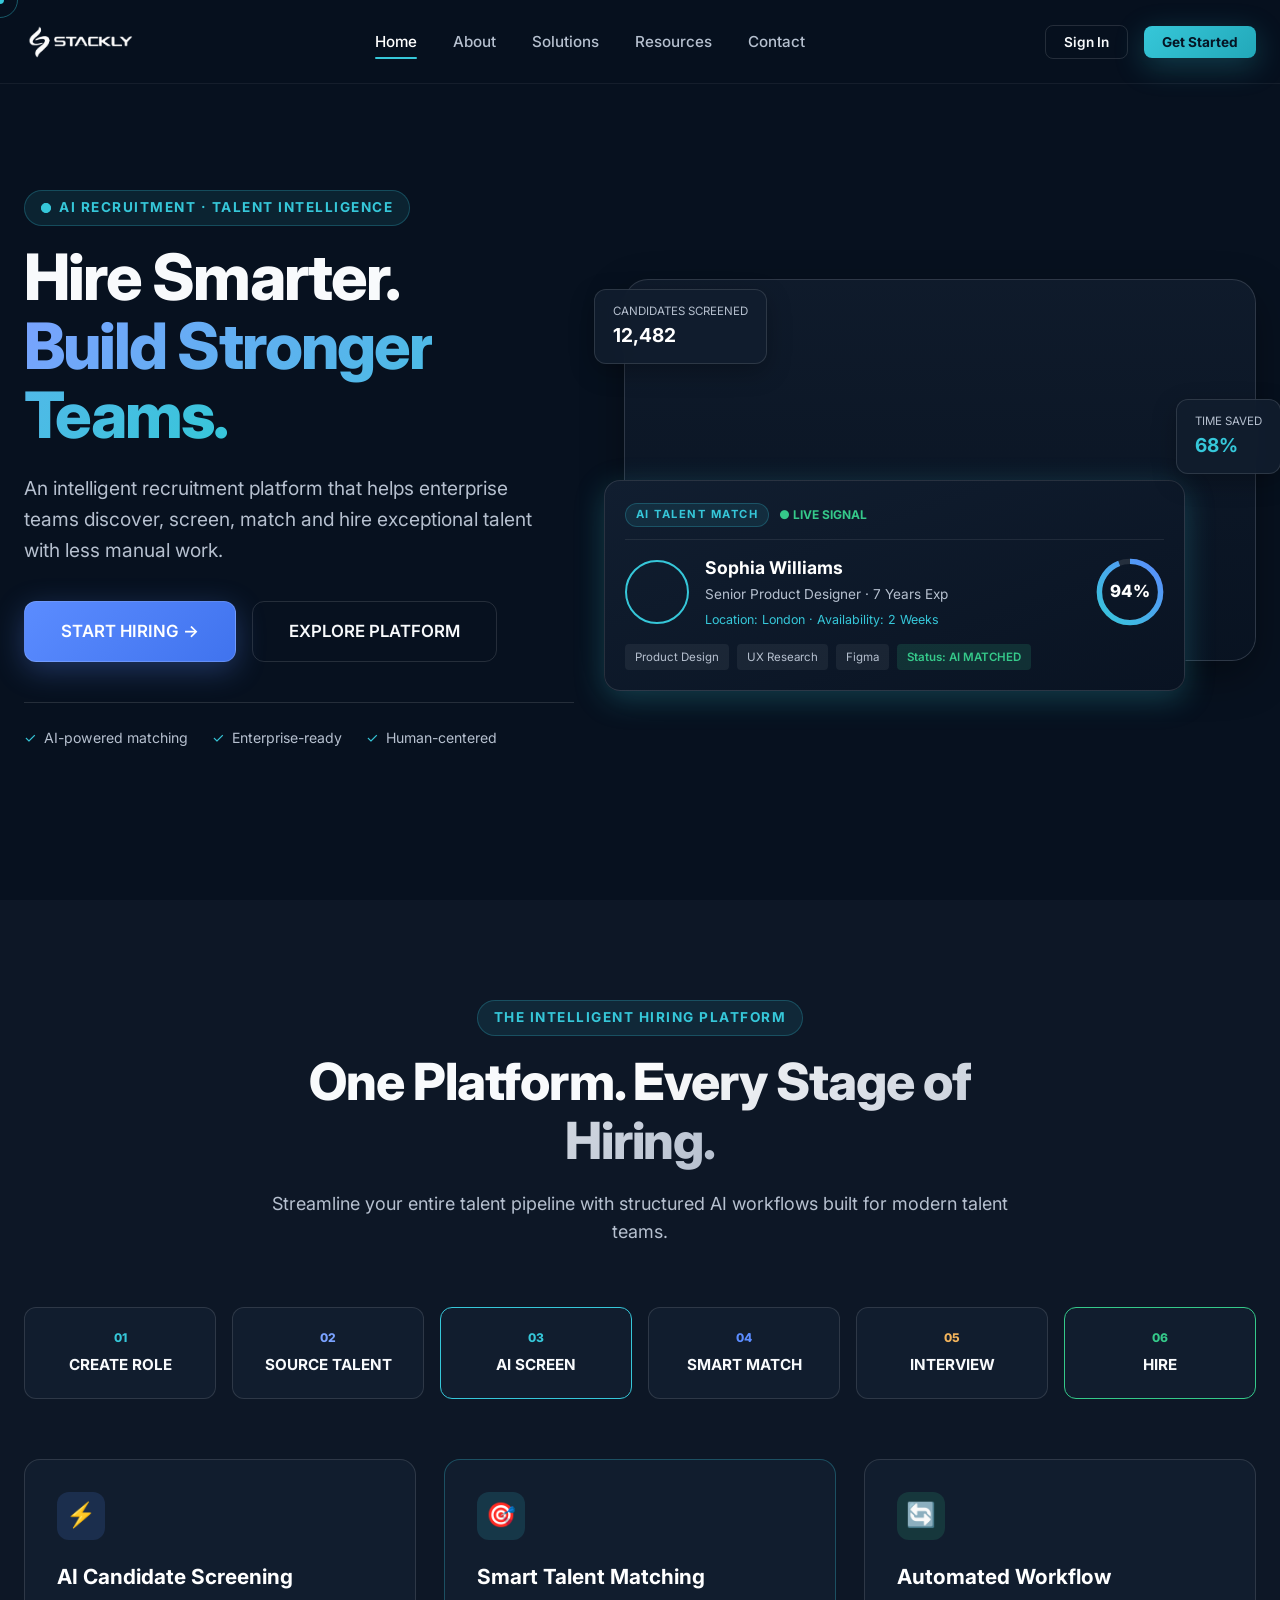
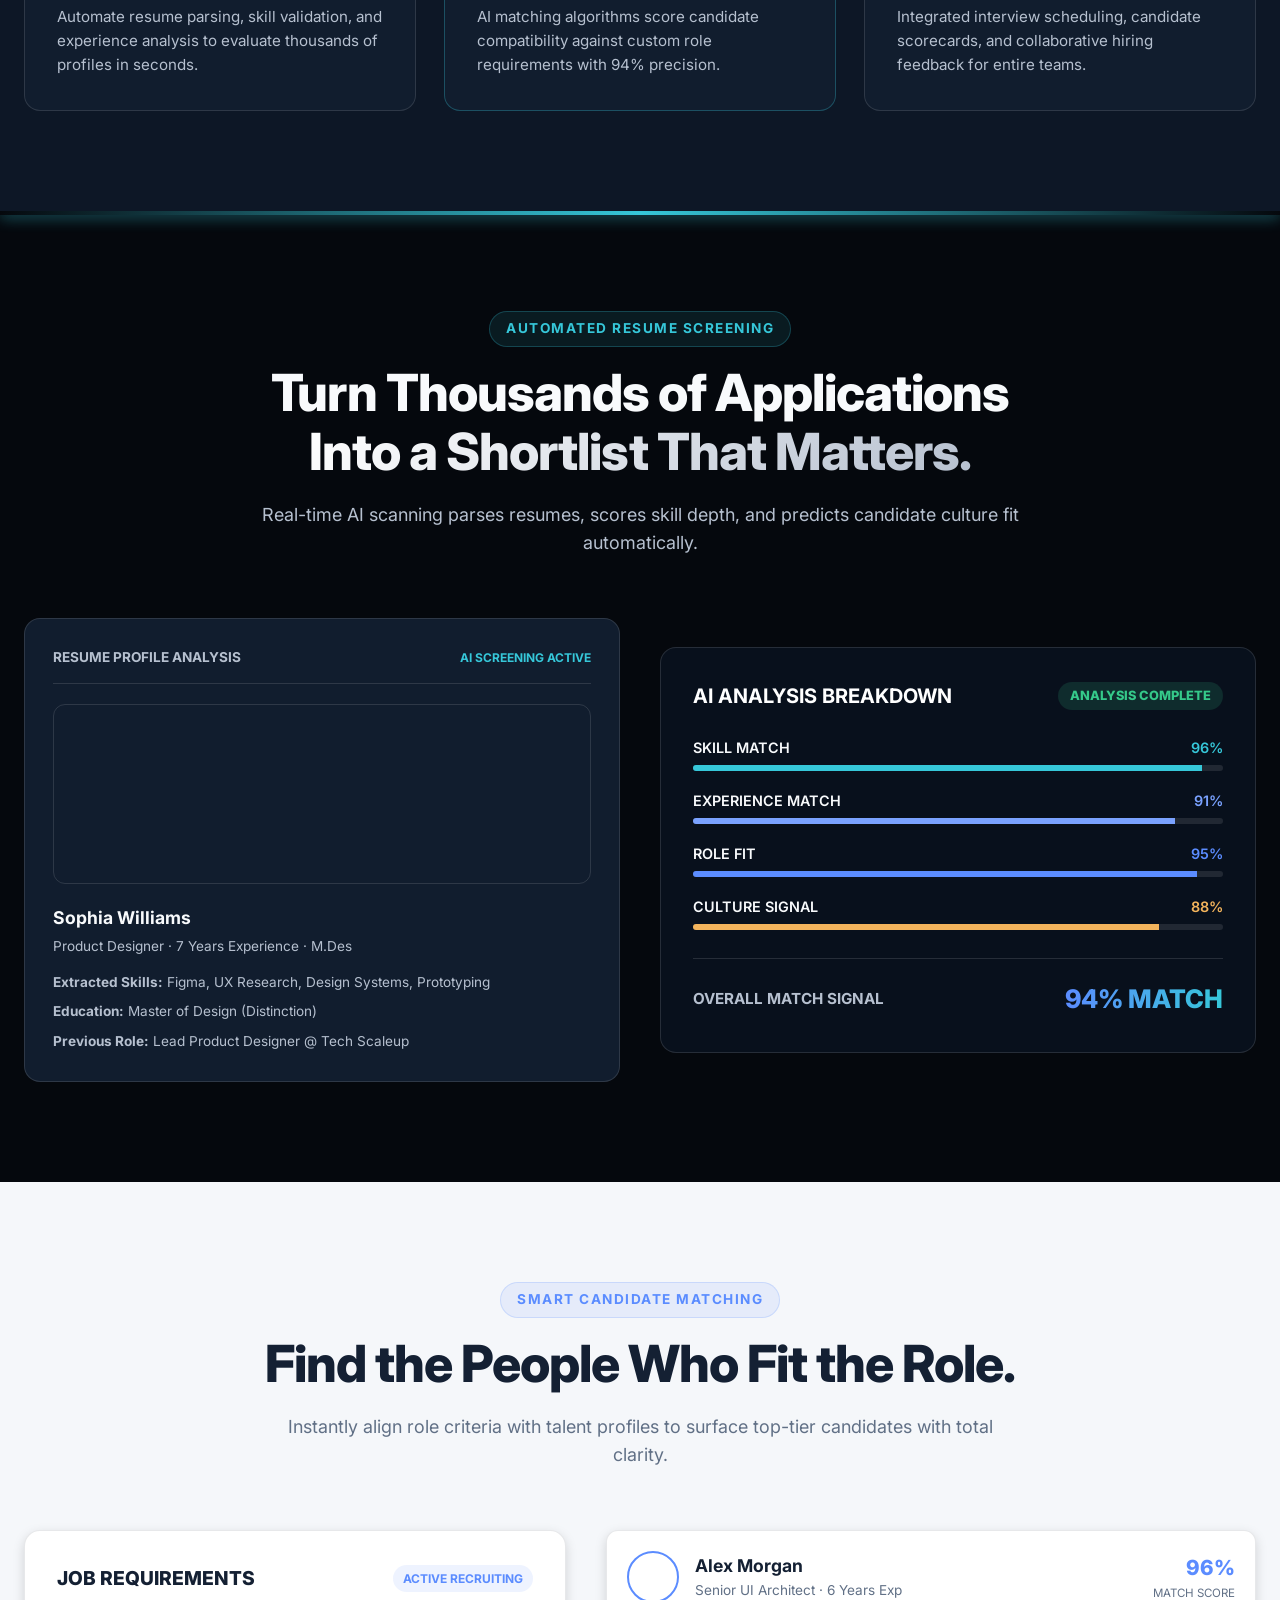
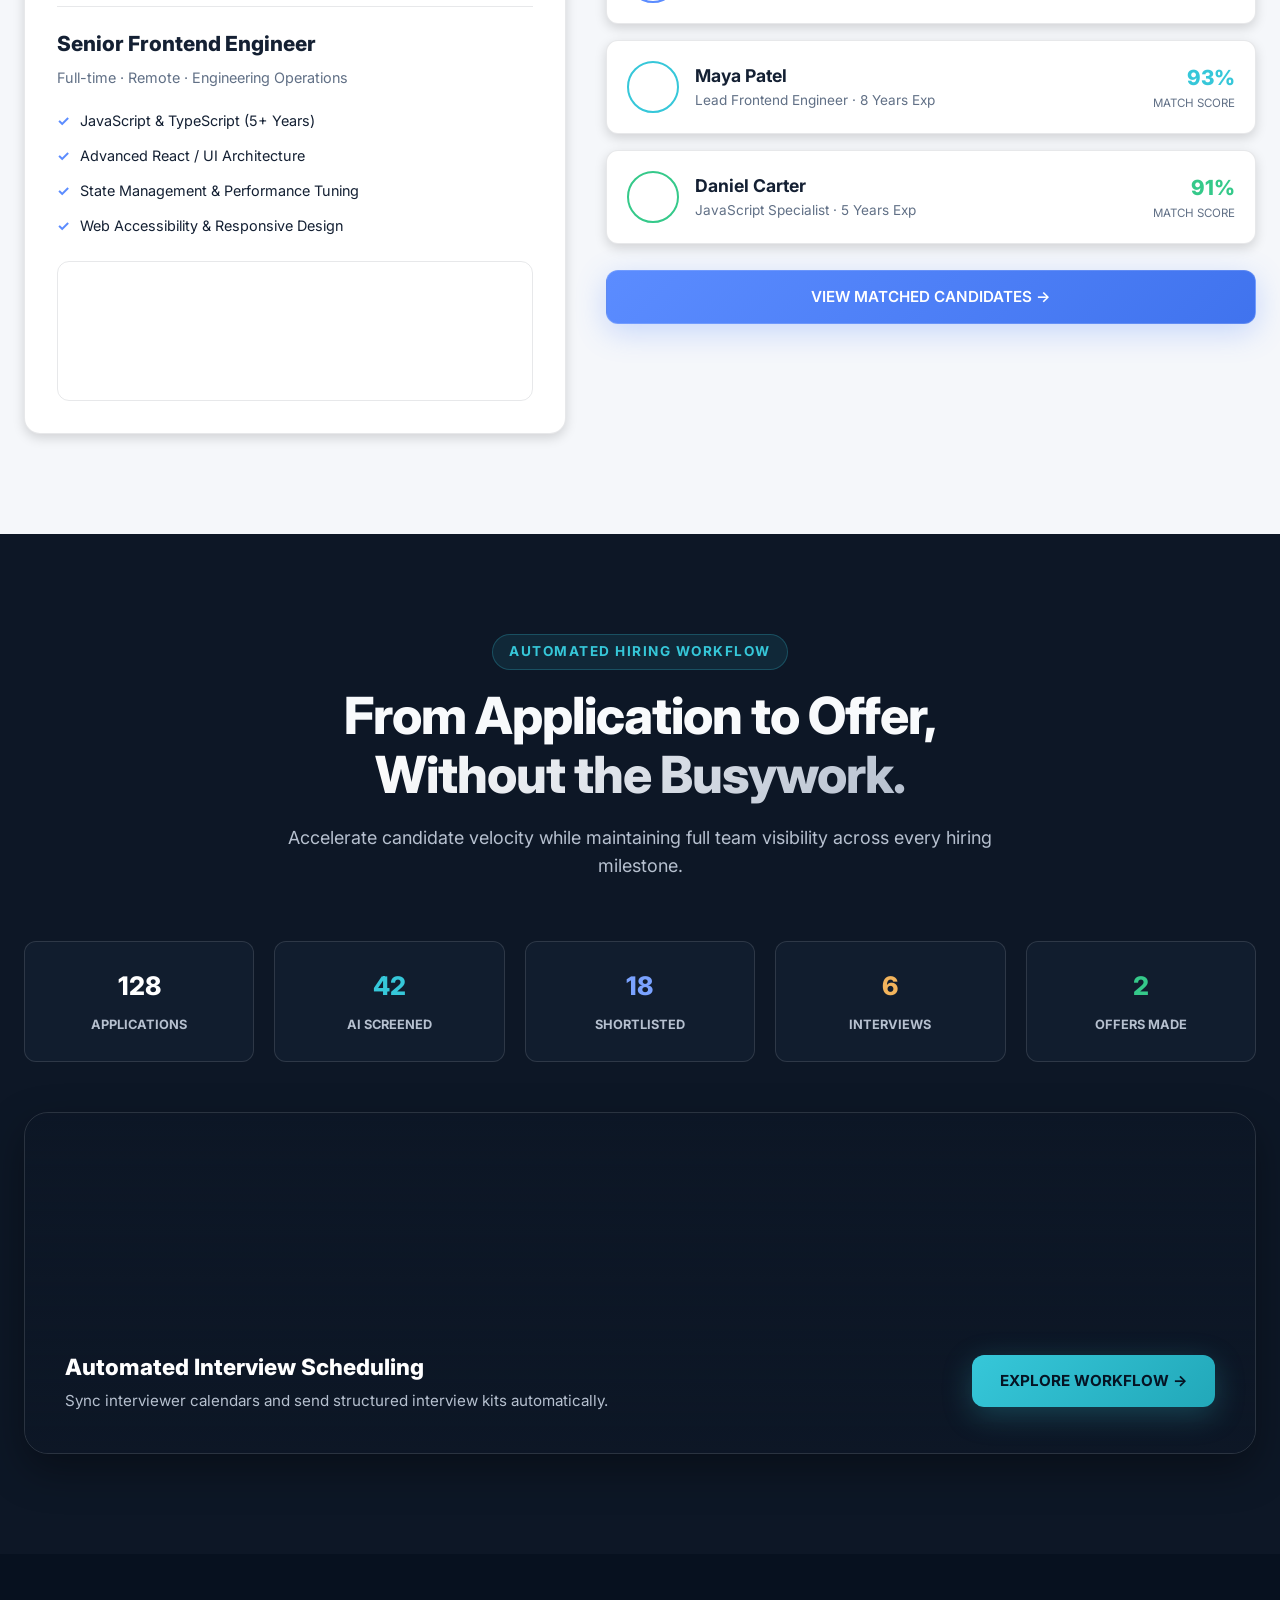
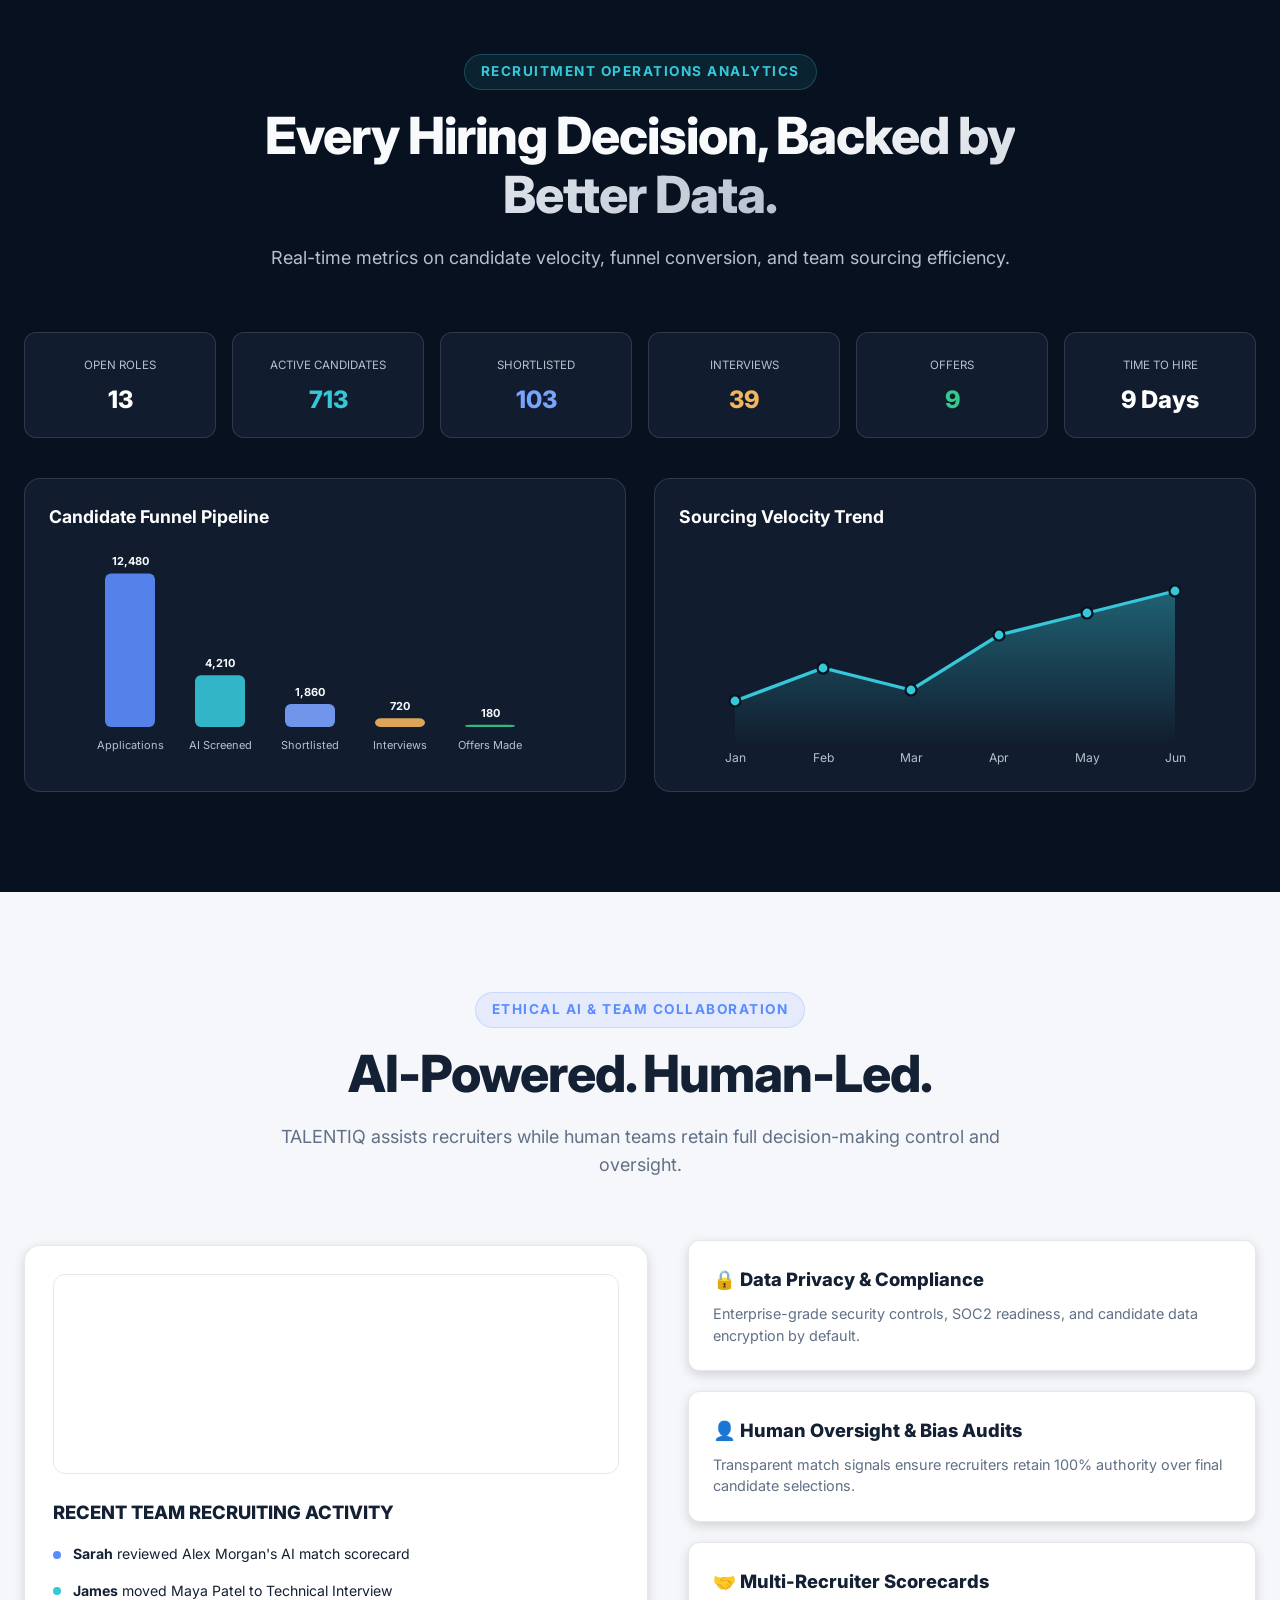
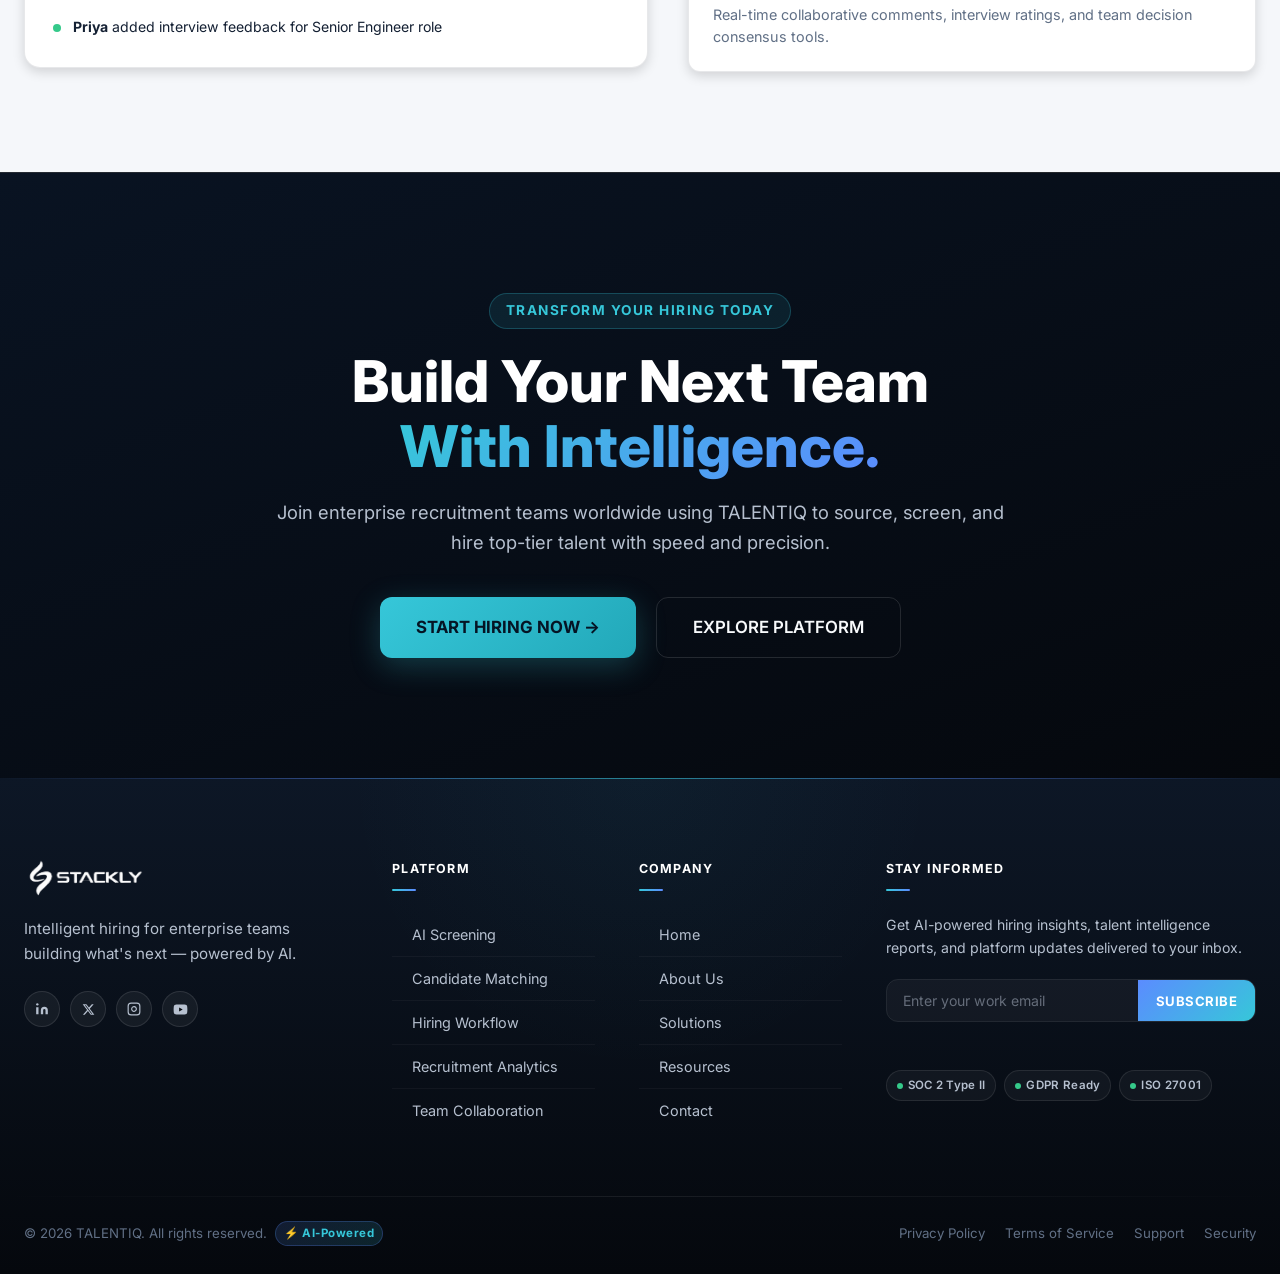
==== index.html @ 8144bd21 "first commit" ====
<!DOCTYPE html>
<html lang="en">

<head>
  <meta charset="UTF-8">
  <meta name="viewport" content="width=device-width, initial-scale=1.0">
  <title>TALENTIQ — Enterprise AI Recruitment & Talent Intelligence Platform</title>
  <meta name="description"
    content="Discover, screen, match and hire exceptional talent with TALENTIQ enterprise AI recruitment software.">

  <link rel="stylesheet" href="css/style.css">
  <link rel="stylesheet" href="css/animations.css">
  <link rel="stylesheet" href="css/responsive.css">
</head>

<body>

  <!-- Top Scroll Progress Bar -->
  <div class="scroll-progress-container">
    <div class="scroll-progress-bar" id="scrollProgressFill"></div>
  </div>

  <!-- AI System Preloader Screen -->
  <div class="preloader" id="preloader">
    <div class="preloader-scanner">
      <div class="preloader-ring"></div>
      <div class="preloader-ring-outer"></div>
      <div class="preloader-silhouette">
        <svg width="24" height="24" viewBox="0 0 24 24" fill="none" stroke="#36C7D9" stroke-width="2">
          <path d="M20 21v-2a4 4 0 0 0-4-4H8a4 4 0 0 0-4 4v2" />
          <circle cx="12" cy="7" r="4" />
        </svg>
      </div>
    </div>
    <div class="preloader-brand">TALENTIQ</div>
    <div class="preloader-status" id="preloaderStatus">AI SYSTEM INITIALIZING...</div>
    <div class="preloader-progress-track">
      <div class="preloader-progress-fill" id="preloaderFill"></div>
    </div>
    <div class="preloader-percent" id="preloaderPercent">0%</div>
  </div>

  <!-- Global Sticky Navbar -->
  <header class="navbar">
    <div class="container navbar-container">
      <a href="index.html" class="brand-logo">
        <img src="assets/logo.webp" alt="TALENTIQ Logo" loading="eager">
      </a>

      <nav class="nav-links-wrapper">
        <ul class="nav-links">
          <li><a href="index.html" class="nav-link active">Home</a></li>
          <li><a href="about.html" class="nav-link">About</a></li>
          <li><a href="solutions.html" class="nav-link">Solutions</a></li>
          <li><a href="resources.html" class="nav-link">Resources</a></li>
          <li><a href="contact.html" class="nav-link">Contact</a></li>
        </ul>
      </nav>

      <div class="nav-cta">
        <button class="btn btn-outline btn-sm open-login-btn" data-role="user">Sign In</button>
        <button class="btn btn-cyan btn-sm magnetic-btn open-login-btn" data-role="user">Get Started</button>
      </div>

      <button class="hamburger-btn" id="hamburgerBtn" aria-label="Open Menu">
        <span></span>
        <span></span>
        <span></span>
      </button>
    </div>
  </header>

  <!-- Mobile Drawer -->
  <div class="mobile-overlay" id="mobileOverlay"></div>
  <aside class="mobile-drawer" id="mobileDrawer">
    <div class="drawer-header">
      <div class="brand-logo">
        <img src="assets/logo.webp" alt="TALENTIQ">
        <div class="brand-text">
          <span class="brand-name">TALENTIQ</span>
          <span class="brand-subtitle">AI RECRUITMENT</span>
        </div>
      </div>
      <button class="drawer-close-btn" id="drawerClose" aria-label="Close Menu">✕</button>
    </div>

    <ul class="drawer-menu">
      <li class="drawer-menu-item"><a href="index.html" class="active">Home</a></li>
      <li class="drawer-menu-item"><a href="about.html">About</a></li>
      <li class="drawer-menu-item"><a href="solutions.html">Solutions</a></li>
      <li class="drawer-menu-item"><a href="resources.html">Resources</a></li>
      <li class="drawer-menu-item"><a href="contact.html">Contact</a></li>
    </ul>

    <div class="drawer-actions">
      <button class="btn btn-outline btn-lg open-login-btn" data-role="user">Sign In</button>
      <button class="btn btn-primary btn-lg open-login-btn" data-role="user">Get Started</button>
    </div>
  </aside>

  <main>
    <!-- ============================================================
         SECTION 01 — PREMIUM HERO (MAJOR SECTION 1)
         ============================================================ -->
    <section class="section section-dark hero-section"
      style="min-height: 100vh; padding-top: 140px; display: flex; align-items: center;">
      <div class="container">
        <div class="grid-2col hero-composition"
          style="display: grid; grid-template-columns: 1fr 1.15fr; gap: 50px; align-items: center;">

          <!-- LEFT HERO CONTENT -->
          <div class="hero-content reveal-left">
            <div class="eyebrow">
              <span class="node-beacon"><span class="node-beacon-dot"></span><span
                  class="node-beacon-ping"></span></span>
              AI RECRUITMENT · TALENT INTELLIGENCE
            </div>

            <h1 class="hero-headline"
              style="font-size: clamp(2.8rem, 5vw, 4.2rem); font-weight: 800; line-height: 1.08; letter-spacing: -0.03em; margin-bottom: 24px;">
              Hire Smarter.<br>
              <span
                style="background: linear-gradient(135deg, var(--primary-soft) 0%, var(--cyan) 100%); -webkit-background-clip: text; -webkit-text-fill-color: transparent;">Build
                Stronger Teams.</span>
            </h1>

            <p class="hero-subtitle"
              style="font-size: 1.2rem; color: var(--text-secondary); margin-bottom: 36px; max-width: 540px; line-height: 1.6;">
              An intelligent recruitment platform that helps enterprise teams discover, screen, match and hire
              exceptional talent with less manual work.
            </p>

            <div class="hero-actions" style="display: flex; gap: 16px; margin-bottom: 40px; flex-wrap: wrap;">
              <a href="404.html" class="btn btn-primary btn-lg magnetic-btn">START HIRING →</a>
              <a href="404.html" class="btn btn-outline btn-lg magnetic-btn">EXPLORE PLATFORM</a>
            </div>

            <div class="hero-trust-list"
              style="display: flex; align-items: center; gap: 24px; color: var(--text-secondary); font-size: 0.88rem; border-top: 1px solid var(--border-dark); padding-top: 24px;">
              <div style="display: flex; align-items: center; gap: 8px;">
                <span style="color: var(--cyan);">✓</span> AI-powered matching
              </div>
              <div style="display: flex; align-items: center; gap: 8px;">
                <span style="color: var(--cyan);">✓</span> Enterprise-ready
              </div>
              <div style="display: flex; align-items: center; gap: 8px;">
                <span style="color: var(--cyan);">✓</span> Human-centered
              </div>
            </div>
          </div>

          <!-- RIGHT HERO VISUAL COMPOSITION (4 REPLACEABLE IMAGES LOADED VIA HTML SRC) -->
          <div class="hero-visual-wrapper reveal-right" style="position: relative;">

            <!-- Layer 1: Background Subtle Office Image -->
            <div
              style="position: absolute; top: -30px; right: -20px; width: 85%; height: 85%; border-radius: var(--radius-xl); overflow: hidden; opacity: 0.35; filter: blur(2px);">
              <img src="assets/images/hero-office.webp" alt="Corporate office backdrop" loading="eager"
                style="width: 100%; height: 100%; object-fit: cover;">
            </div>

            <!-- Layer 2: Core Recruitment Image Frame -->
            <div class="hero-image-frame"
              style="position: relative; border-radius: var(--radius-xl); overflow: hidden; border: 1px solid var(--border-dark); box-shadow: var(--shadow-lg); background: var(--surface);">
              <img src="assets/images/hero-recruitment.webp" alt="AI recruitment platform visualization" loading="eager"
                style="width: 100%; height: 380px; object-fit: cover;">
              <div
                style="position: absolute; inset: 0; background: linear-gradient(180deg, rgba(7,17,31,0.2) 0%, rgba(7,17,31,0.85) 100%);">
              </div>
            </div>

            <!-- Layer 3: AI Candidate Intelligence Interface Card -->
            <div
              style="position: absolute; bottom: -30px; left: -20px; width: 92%; background: linear-gradient(160deg, #111E30 0%, #091322 100%); border: 1px solid var(--border-dark); border-radius: var(--radius-lg); padding: 20px; box-shadow: var(--shadow-cyan); backdrop-filter: blur(12px);">
              <div
                style="display: flex; align-items: center; justify-content: space-between; margin-bottom: 14px; border-bottom: 1px solid rgba(255,255,255,0.08); padding-bottom: 10px;">
                <div style="display: flex; align-items: center; gap: 10px;">
                  <span class="eyebrow" style="padding: 2px 10px; font-size: 0.7rem; margin: 0;">AI TALENT MATCH</span>
                  <span style="font-size: 0.75rem; color: var(--success); font-weight: 700;">● LIVE SIGNAL</span>
                </div>
                <!-- 4th Replaceable Image (hero-ai.webp) as indicator icon -->
                <img src="assets/images/hero-ai.webp" alt="AI Engine Icon"
                  style="width: 28px; height: 28px; border-radius: 50%; object-fit: cover;" loading="eager">
              </div>

              <div style="display: flex; gap: 16px; align-items: center;">
                <!-- 2nd Replaceable Image (hero-candidate.webp) -->
                <img src="assets/images/hero-candidate.webp" alt="Sophia Williams Candidate"
                  style="width: 64px; height: 64px; border-radius: 50%; object-fit: cover; border: 2px solid var(--cyan);"
                  loading="eager">

                <div style="flex: 1;">
                  <h3 style="font-size: 1.1rem; font-weight: 700; color: var(--white); margin-bottom: 2px;">Sophia
                    Williams</h3>
                  <p style="font-size: 0.85rem; color: var(--text-secondary);">Senior Product Designer · 7 Years Exp</p>
                  <p style="font-size: 0.78rem; color: var(--cyan); margin-top: 4px;">Location: London · Availability: 2
                    Weeks</p>
                </div>

                <!-- Animated Score Circle -->
                <div
                  style="position: relative; width: 68px; height: 68px; display: flex; align-items: center; justify-content: center;">
                  <svg class="score-circle-svg" width="68" height="68" viewBox="0 0 100 100">
                    <defs>
                      <linearGradient id="scoreGradient" x1="0" y1="0" x2="1" y2="1">
                        <stop offset="0%" stop-color="#36C7D9" />
                        <stop offset="100%" stop-color="#5B8CFF" />
                      </linearGradient>
                    </defs>
                    <circle class="score-circle-bg" cx="50" cy="50" r="45" stroke-width="8" fill="none" />
                    <circle class="score-circle-fill" cx="50" cy="50" r="45" stroke-width="8" fill="none" />
                  </svg>
                  <div style="position: absolute; font-size: 1.05rem; font-weight: 800; color: var(--white);">94%</div>
                </div>
              </div>

              <div style="display: flex; gap: 8px; margin-top: 14px; flex-wrap: wrap;">
                <span
                  style="font-size: 0.72rem; padding: 4px 10px; background: rgba(255,255,255,0.06); border-radius: 4px; color: var(--text-secondary);">Product
                  Design</span>
                <span
                  style="font-size: 0.72rem; padding: 4px 10px; background: rgba(255,255,255,0.06); border-radius: 4px; color: var(--text-secondary);">UX
                  Research</span>
                <span
                  style="font-size: 0.72rem; padding: 4px 10px; background: rgba(255,255,255,0.06); border-radius: 4px; color: var(--text-secondary);">Figma</span>
                <span
                  style="font-size: 0.72rem; padding: 4px 10px; background: rgba(53,201,138,0.15); border-radius: 4px; color: var(--success); font-weight: 600;">Status:
                  AI MATCHED</span>
              </div>
            </div>

            <!-- Floating Stats Badges -->
            <div class="hero-floating-card animate-float"
              style="position: absolute; top: 10px; left: -30px; background: rgba(17,29,46,0.9); border: 1px solid var(--border-dark); padding: 12px 18px; border-radius: var(--radius-md); backdrop-filter: blur(10px); box-shadow: var(--shadow-md);">
              <span style="font-size: 0.72rem; color: var(--text-secondary); display: block;">CANDIDATES SCREENED</span>
              <strong class="counter-num" data-target="12482"
                style="font-size: 1.2rem; color: var(--white);">12,482</strong>
            </div>

            <div class="hero-floating-card animate-float-delayed"
              style="position: absolute; top: 120px; right: -25px; background: rgba(17,29,46,0.9); border: 1px solid var(--border-dark); padding: 12px 18px; border-radius: var(--radius-md); backdrop-filter: blur(10px); box-shadow: var(--shadow-md);">
              <span style="font-size: 0.72rem; color: var(--text-secondary); display: block;">TIME SAVED</span>
              <strong class="counter-num" data-target="68" data-suffix="%"
                style="font-size: 1.2rem; color: var(--cyan);">68%</strong>
            </div>

          </div>

        </div>
      </div>
    </section>

    <!-- ============================================================
         SECTION 02 — AI RECRUITMENT PLATFORM (MAJOR SECTION 2)
         ============================================================ -->
    <section class="section section-secondary">
      <div class="container">
        <div class="section-header reveal">
          <span class="eyebrow">THE INTELLIGENT HIRING PLATFORM</span>
          <h2 class="section-title">One Platform. <span>Every Stage of Hiring.</span></h2>
          <p class="section-subtitle">Streamline your entire talent pipeline with structured AI workflows built for
            modern talent teams.</p>
        </div>

        <div style="display: grid; grid-template-columns: repeat(6, 1fr); gap: 16px; margin-bottom: 60px;"
          class="reveal-scale">
          <div
            style="background: var(--surface); padding: 20px 14px; border-radius: var(--radius-md); border: 1px solid var(--border-dark); text-align: center;">
            <div style="font-size: 0.75rem; font-weight: 800; color: var(--cyan); margin-bottom: 6px;">01</div>
            <h4 style="font-size: 0.95rem; font-weight: 700;">CREATE ROLE</h4>
          </div>
          <div
            style="background: var(--surface); padding: 20px 14px; border-radius: var(--radius-md); border: 1px solid var(--border-dark); text-align: center;">
            <div style="font-size: 0.75rem; font-weight: 800; color: var(--primary-soft); margin-bottom: 6px;">02</div>
            <h4 style="font-size: 0.95rem; font-weight: 700;">SOURCE TALENT</h4>
          </div>
          <div
            style="background: var(--surface); padding: 20px 14px; border-radius: var(--radius-md); border: 1px solid var(--border-dark); text-align: center; border-color: var(--cyan);">
            <div style="font-size: 0.75rem; font-weight: 800; color: var(--cyan); margin-bottom: 6px;">03</div>
            <h4 style="font-size: 0.95rem; font-weight: 700;">AI SCREEN</h4>
          </div>
          <div
            style="background: var(--surface); padding: 20px 14px; border-radius: var(--radius-md); border: 1px solid var(--border-dark); text-align: center;">
            <div style="font-size: 0.75rem; font-weight: 800; color: var(--primary); margin-bottom: 6px;">04</div>
            <h4 style="font-size: 0.95rem; font-weight: 700;">SMART MATCH</h4>
          </div>
          <div
            style="background: var(--surface); padding: 20px 14px; border-radius: var(--radius-md); border: 1px solid var(--border-dark); text-align: center;">
            <div style="font-size: 0.75rem; font-weight: 800; color: var(--warning); margin-bottom: 6px;">05</div>
            <h4 style="font-size: 0.95rem; font-weight: 700;">INTERVIEW</h4>
          </div>
          <div
            style="background: var(--surface); padding: 20px 14px; border-radius: var(--radius-md); border: 1px solid var(--border-dark); text-align: center; border-color: var(--success);">
            <div style="font-size: 0.75rem; font-weight: 800; color: var(--success); margin-bottom: 6px;">06</div>
            <h4 style="font-size: 0.95rem; font-weight: 700;">HIRE</h4>
          </div>
        </div>

        <div style="display: grid; grid-template-columns: repeat(3, 1fr); gap: 28px;" class="grid-3col">
          <div class="hover-lift"
            style="background: var(--surface); border: 1px solid var(--border-dark); border-radius: var(--radius-lg); padding: 32px;">
            <div
              style="width: 48px; height: 48px; background: rgba(91,140,255,0.15); border-radius: var(--radius-md); display: flex; align-items: center; justify-content: center; font-size: 1.5rem; color: var(--primary); margin-bottom: 20px;">
              ⚡</div>
            <h3 style="font-size: 1.3rem; font-weight: 700; margin-bottom: 12px; color: var(--white);">AI Candidate
              Screening</h3>
            <p style="color: var(--text-secondary); font-size: 0.95rem; line-height: 1.6;">Automate resume parsing,
              skill validation, and experience analysis to evaluate thousands of profiles in seconds.</p>
          </div>

          <div class="hover-lift"
            style="background: var(--surface); border: 1px solid var(--border-dark); border-radius: var(--radius-lg); padding: 32px; border-color: rgba(54,199,217,0.3);">
            <div
              style="width: 48px; height: 48px; background: rgba(54,199,217,0.15); border-radius: var(--radius-md); display: flex; align-items: center; justify-content: center; font-size: 1.5rem; color: var(--cyan); margin-bottom: 20px;">
              🎯</div>
            <h3 style="font-size: 1.3rem; font-weight: 700; margin-bottom: 12px; color: var(--white);">Smart Talent
              Matching</h3>
            <p style="color: var(--text-secondary); font-size: 0.95rem; line-height: 1.6;">AI matching algorithms score
              candidate compatibility against custom role requirements with 94% precision.</p>
          </div>

          <div class="hover-lift"
            style="background: var(--surface); border: 1px solid var(--border-dark); border-radius: var(--radius-lg); padding: 32px;">
            <div
              style="width: 48px; height: 48px; background: rgba(53,201,138,0.15); border-radius: var(--radius-md); display: flex; align-items: center; justify-content: center; font-size: 1.5rem; color: var(--success); margin-bottom: 20px;">
              🔄</div>
            <h3 style="font-size: 1.3rem; font-weight: 700; margin-bottom: 12px; color: var(--white);">Automated
              Workflow</h3>
            <p style="color: var(--text-secondary); font-size: 0.95rem; line-height: 1.6;">Integrated interview
              scheduling, candidate scorecards, and collaborative hiring feedback for entire teams.</p>
          </div>
        </div>
      </div>
    </section>

    <!-- ============================================================
         SECTION 03 — AI CANDIDATE SCREENING (MAJOR SECTION 3)
         ============================================================ -->
    <section class="section section-darkest ai-scan-overlay">
      <div class="ai-scan-bar"></div>
      <div class="container">
        <div class="section-header reveal">
          <span class="eyebrow">AUTOMATED RESUME SCREENING</span>
          <h2 class="section-title">Turn Thousands of Applications <span>Into a Shortlist That Matters.</span></h2>
          <p class="section-subtitle">Real-time AI scanning parses resumes, scores skill depth, and predicts candidate
            culture fit automatically.</p>
        </div>

        <div class="grid-2col" style="display: grid; grid-template-columns: 1fr 1fr; gap: 40px; align-items: center;">
          <!-- LEFT: RESUME PREVIEW & IMAGE -->
          <div class="reveal-left"
            style="background: var(--surface); border: 1px solid var(--border-dark); border-radius: var(--radius-lg); padding: 28px; position: relative; overflow: hidden;">
            <div
              style="display: flex; align-items: center; justify-content: space-between; margin-bottom: 20px; border-bottom: 1px solid var(--border-dark); padding-bottom: 14px;">
              <span style="font-size: 0.85rem; font-weight: 700; color: var(--text-secondary);">RESUME PROFILE
                ANALYSIS</span>
              <span style="font-size: 0.75rem; color: var(--cyan); font-weight: 700;">AI SCREENING ACTIVE</span>
            </div>

            <!-- Replaceable Image: ai-screening.webp -->
            <div
              style="height: 180px; border-radius: var(--radius-md); overflow: hidden; margin-bottom: 20px; border: 1px solid var(--border-dark);">
              <img src="assets/images/ai-screening.webp" alt="AI Resume Screening Visual" loading="lazy"
                style="width: 100%; height: 100%; object-fit: cover;">
            </div>

            <div style="color: var(--text-primary);">
              <h4 style="font-size: 1.1rem; font-weight: 700; margin-bottom: 4px;">Sophia Williams</h4>
              <p style="font-size: 0.85rem; color: var(--text-secondary); margin-bottom: 14px;">Product Designer · 7
                Years Experience · M.Des</p>

              <div
                style="display: flex; flex-direction: column; gap: 8px; font-size: 0.85rem; color: var(--text-secondary);">
                <div><strong>Extracted Skills:</strong> Figma, UX Research, Design Systems, Prototyping</div>
                <div><strong>Education:</strong> Master of Design (Distinction)</div>
                <div><strong>Previous Role:</strong> Lead Product Designer @ Tech Scaleup</div>
              </div>
            </div>
          </div>

          <!-- RIGHT: AI SCORE BREAKDOWN -->
          <div class="reveal-right"
            style="background: var(--bg-deep); border: 1px solid var(--border-dark); border-radius: var(--radius-lg); padding: 32px;">
            <div style="display: flex; align-items: center; justify-content: space-between; margin-bottom: 24px;">
              <h3 style="font-size: 1.25rem; font-weight: 700; color: var(--white);">AI ANALYSIS BREAKDOWN</h3>
              <span
                style="font-size: 0.8rem; font-weight: 800; color: var(--success); background: rgba(53,201,138,0.15); padding: 4px 12px; border-radius: var(--radius-full);">ANALYSIS
                COMPLETE</span>
            </div>

            <div style="display: flex; flex-direction: column; gap: 18px;">
              <div>
                <div
                  style="display: flex; justify-content: space-between; font-size: 0.9rem; margin-bottom: 6px; font-weight: 600;">
                  <span>SKILL MATCH</span>
                  <span style="color: var(--cyan);">96%</span>
                </div>
                <div style="height: 6px; background: rgba(255,255,255,0.1); border-radius: 3px; overflow: hidden;">
                  <div style="width: 96%; height: 100%; background: var(--cyan);"></div>
                </div>
              </div>

              <div>
                <div
                  style="display: flex; justify-content: space-between; font-size: 0.9rem; margin-bottom: 6px; font-weight: 600;">
                  <span>EXPERIENCE MATCH</span>
                  <span style="color: var(--primary-soft);">91%</span>
                </div>
                <div style="height: 6px; background: rgba(255,255,255,0.1); border-radius: 3px; overflow: hidden;">
                  <div style="width: 91%; height: 100%; background: var(--primary-soft);"></div>
                </div>
              </div>

              <div>
                <div
                  style="display: flex; justify-content: space-between; font-size: 0.9rem; margin-bottom: 6px; font-weight: 600;">
                  <span>ROLE FIT</span>
                  <span style="color: var(--primary);">95%</span>
                </div>
                <div style="height: 6px; background: rgba(255,255,255,0.1); border-radius: 3px; overflow: hidden;">
                  <div style="width: 95%; height: 100%; background: var(--primary);"></div>
                </div>
              </div>

              <div>
                <div
                  style="display: flex; justify-content: space-between; font-size: 0.9rem; margin-bottom: 6px; font-weight: 600;">
                  <span>CULTURE SIGNAL</span>
                  <span style="color: var(--warning);">88%</span>
                </div>
                <div style="height: 6px; background: rgba(255,255,255,0.1); border-radius: 3px; overflow: hidden;">
                  <div style="width: 88%; height: 100%; background: var(--warning);"></div>
                </div>
              </div>
            </div>

            <div
              style="margin-top: 28px; padding-top: 20px; border-top: 1px solid var(--border-dark); display: flex; align-items: center; justify-content: space-between;">
              <span style="font-size: 0.95rem; font-weight: 700; color: var(--text-secondary);">OVERALL MATCH
                SIGNAL</span>
              <span
                style="font-size: 1.6rem; font-weight: 800; color: var(--white); background: linear-gradient(90deg, var(--primary) 0%, var(--cyan) 100%); -webkit-background-clip: text; -webkit-text-fill-color: transparent;">94%
                MATCH</span>
            </div>
          </div>
        </div>
      </div>
    </section>

    <!-- ============================================================
         SECTION 04 — SMART TALENT MATCHING (MAJOR SECTION 4)
         ============================================================ -->
    <section class="section section-light">
      <div class="container">
        <div class="section-header reveal">
          <span class="eyebrow eyebrow-light">SMART CANDIDATE MATCHING</span>
          <h2 class="section-title">Find the People <span>Who Fit the Role.</span></h2>
          <p class="section-subtitle">Instantly align role criteria with talent profiles to surface top-tier candidates
            with total clarity.</p>
        </div>

        <div class="grid-2col"
          style="display: grid; grid-template-columns: 1fr 1.2fr; gap: 40px; align-items: flex-start;">
          <!-- LEFT: JOB REQUIREMENTS -->
          <div class="reveal-left"
            style="background: var(--surface-white); border: 1px solid var(--border-light); border-radius: var(--radius-lg); padding: 32px; box-shadow: var(--shadow-sm);">
            <div
              style="display: flex; align-items: center; justify-content: space-between; margin-bottom: 20px; border-bottom: 1px solid var(--border-light); padding-bottom: 12px;">
              <h3 style="font-size: 1.2rem; font-weight: 800; color: var(--dark-text);">JOB REQUIREMENTS</h3>
              <span
                style="font-size: 0.75rem; font-weight: 700; color: var(--primary); background: rgba(91,140,255,0.1); padding: 4px 10px; border-radius: var(--radius-full);">ACTIVE
                RECRUITING</span>
            </div>

            <h4 style="font-size: 1.3rem; font-weight: 800; color: var(--dark-text); margin-bottom: 6px;">Senior
              Frontend Engineer</h4>
            <p style="font-size: 0.9rem; color: var(--dark-muted); margin-bottom: 20px;">Full-time · Remote ·
              Engineering Operations</p>

            <div style="display: flex; flex-direction: column; gap: 12px; margin-bottom: 24px;">
              <div style="display: flex; align-items: center; gap: 10px; font-size: 0.9rem; color: var(--dark-text);">
                <span style="color: var(--primary); font-weight: 700;">✓</span> JavaScript & TypeScript (5+ Years)
              </div>
              <div style="display: flex; align-items: center; gap: 10px; font-size: 0.9rem; color: var(--dark-text);">
                <span style="color: var(--primary); font-weight: 700;">✓</span> Advanced React / UI Architecture
              </div>
              <div style="display: flex; align-items: center; gap: 10px; font-size: 0.9rem; color: var(--dark-text);">
                <span style="color: var(--primary); font-weight: 700;">✓</span> State Management & Performance Tuning
              </div>
              <div style="display: flex; align-items: center; gap: 10px; font-size: 0.9rem; color: var(--dark-text);">
                <span style="color: var(--primary); font-weight: 700;">✓</span> Web Accessibility & Responsive Design
              </div>
            </div>

            <!-- Replaceable image: candidate.webp -->
            <div
              style="height: 140px; border-radius: var(--radius-md); overflow: hidden; border: 1px solid var(--border-light);">
              <img src="assets/images/candidate.webp" alt="Talent pool candidate profile" loading="lazy"
                style="width: 100%; height: 100%; object-fit: cover;">
            </div>
          </div>

          <!-- RIGHT: MATCHED TALENT CARDS -->
          <div class="reveal-right" style="display: flex; flex-direction: column; gap: 16px;">
            <!-- Candidate 1 -->
            <div class="hover-lift"
              style="background: var(--surface-white); border: 1px solid var(--border-light); border-radius: var(--radius-md); padding: 20px; display: flex; align-items: center; justify-content: space-between; box-shadow: var(--shadow-sm);">
              <div style="display: flex; align-items: center; gap: 16px;">
                <img src="assets/images/talent.webp" alt="Alex Morgan Candidate"
                  style="width: 52px; height: 52px; border-radius: 50%; object-fit: cover; border: 2px solid var(--primary);"
                  loading="lazy">
                <div>
                  <h4 style="font-size: 1.1rem; font-weight: 700; color: var(--dark-text);">Alex Morgan</h4>
                  <p style="font-size: 0.85rem; color: var(--dark-muted);">Senior UI Architect · 6 Years Exp</p>
                </div>
              </div>
              <div style="text-align: right;">
                <span style="font-size: 1.3rem; font-weight: 800; color: var(--primary);">96%</span>
                <span style="display: block; font-size: 0.72rem; color: var(--dark-muted);">MATCH SCORE</span>
              </div>
            </div>

            <!-- Candidate 2 -->
            <div class="hover-lift"
              style="background: var(--surface-white); border: 1px solid var(--border-light); border-radius: var(--radius-md); padding: 20px; display: flex; align-items: center; justify-content: space-between; box-shadow: var(--shadow-sm);">
              <div style="display: flex; align-items: center; gap: 16px;">
                <img src="assets/images/recruiter.webp" alt="Maya Patel Candidate"
                  style="width: 52px; height: 52px; border-radius: 50%; object-fit: cover; border: 2px solid var(--cyan);"
                  loading="lazy">
                <div>
                  <h4 style="font-size: 1.1rem; font-weight: 700; color: var(--dark-text);">Maya Patel</h4>
                  <p style="font-size: 0.85rem; color: var(--dark-muted);">Lead Frontend Engineer · 8 Years Exp</p>
                </div>
              </div>
              <div style="text-align: right;">
                <span style="font-size: 1.3rem; font-weight: 800; color: var(--cyan);">93%</span>
                <span style="display: block; font-size: 0.72rem; color: var(--dark-muted);">MATCH SCORE</span>
              </div>
            </div>

            <!-- Candidate 3 -->
            <div class="hover-lift"
              style="background: var(--surface-white); border: 1px solid var(--border-light); border-radius: var(--radius-md); padding: 20px; display: flex; align-items: center; justify-content: space-between; box-shadow: var(--shadow-sm);">
              <div style="display: flex; align-items: center; gap: 16px;">
                <img src="assets/images/team.webp" alt="Daniel Carter Candidate"
                  style="width: 52px; height: 52px; border-radius: 50%; object-fit: cover; border: 2px solid var(--success);"
                  loading="lazy">
                <div>
                  <h4 style="font-size: 1.1rem; font-weight: 700; color: var(--dark-text);">Daniel Carter</h4>
                  <p style="font-size: 0.85rem; color: var(--dark-muted);">JavaScript Specialist · 5 Years Exp</p>
                </div>
              </div>
              <div style="text-align: right;">
                <span style="font-size: 1.3rem; font-weight: 800; color: var(--success);">91%</span>
                <span style="display: block; font-size: 0.72rem; color: var(--dark-muted);">MATCH SCORE</span>
              </div>
            </div>

            <div style="margin-top: 10px;">
              <a href="404.html" class="btn btn-primary magnetic-btn" style="width: 100%;">VIEW MATCHED CANDIDATES →</a>
            </div>
          </div>
        </div>
      </div>
    </section>

    <!-- ============================================================
         SECTION 05 — RECRUITMENT WORKFLOW (MAJOR SECTION 5)
         ============================================================ -->
    <section class="section section-secondary">
      <div class="container">
        <div class="section-header reveal">
          <span class="eyebrow">AUTOMATED HIRING WORKFLOW</span>
          <h2 class="section-title">From Application to Offer, <span>Without the Busywork.</span></h2>
          <p class="section-subtitle">Accelerate candidate velocity while maintaining full team visibility across every
            hiring milestone.</p>
        </div>

        <div
          style="display: grid; grid-template-columns: repeat(5, 1fr); gap: 20px; text-align: center; margin-bottom: 50px;"
          class="grid-3col reveal-scale">
          <div
            style="background: var(--surface); border: 1px solid var(--border-dark); border-radius: var(--radius-md); padding: 24px 16px;">
            <div style="font-size: 1.6rem; font-weight: 800; color: var(--white); margin-bottom: 4px;">128</div>
            <span
              style="font-size: 0.8rem; color: var(--text-secondary); text-transform: uppercase; font-weight: 700;">APPLICATIONS</span>
          </div>
          <div
            style="background: var(--surface); border: 1px solid var(--border-dark); border-radius: var(--radius-md); padding: 24px 16px;">
            <div style="font-size: 1.6rem; font-weight: 800; color: var(--cyan); margin-bottom: 4px;">42</div>
            <span
              style="font-size: 0.8rem; color: var(--text-secondary); text-transform: uppercase; font-weight: 700;">AI
              SCREENED</span>
          </div>
          <div
            style="background: var(--surface); border: 1px solid var(--border-dark); border-radius: var(--radius-md); padding: 24px 16px;">
            <div style="font-size: 1.6rem; font-weight: 800; color: var(--primary-soft); margin-bottom: 4px;">18</div>
            <span
              style="font-size: 0.8rem; color: var(--text-secondary); text-transform: uppercase; font-weight: 700;">SHORTLISTED</span>
          </div>
          <div
            style="background: var(--surface); border: 1px solid var(--border-dark); border-radius: var(--radius-md); padding: 24px 16px;">
            <div style="font-size: 1.6rem; font-weight: 800; color: var(--warning); margin-bottom: 4px;">6</div>
            <span
              style="font-size: 0.8rem; color: var(--text-secondary); text-transform: uppercase; font-weight: 700;">INTERVIEWS</span>
          </div>
          <div
            style="background: var(--surface); border: 1px solid var(--border-dark); border-radius: var(--radius-md); padding: 24px 16px;">
            <div style="font-size: 1.6rem; font-weight: 800; color: var(--success); margin-bottom: 4px;">2</div>
            <span
              style="font-size: 0.8rem; color: var(--text-secondary); text-transform: uppercase; font-weight: 700;">OFFERS
              MADE</span>
          </div>
        </div>

        <!-- Replaceable Image: interview.webp -->
        <div class="reveal"
          style="border-radius: var(--radius-xl); overflow: hidden; border: 1px solid var(--border-dark); box-shadow: var(--shadow-lg); position: relative;">
          <img src="assets/images/interview.webp" alt="Recruitment Workflow Visualization" loading="lazy"
            style="width: 100%; height: 340px; object-fit: cover;">
          <div
            style="position: absolute; inset: 0; background: linear-gradient(180deg, rgba(13,23,38,0.3) 0%, rgba(13,23,38,0.92) 100%); display: flex; align-items: flex-end; padding: 40px;">
            <div style="display: flex; align-items: center; justify-content: space-between; width: 100%;">
              <div>
                <h3 style="font-size: 1.4rem; font-weight: 800; color: var(--white); margin-bottom: 4px;">Automated
                  Interview Scheduling</h3>
                <p style="font-size: 0.95rem; color: var(--text-secondary);">Sync interviewer calendars and send
                  structured interview kits automatically.</p>
              </div>
              <a href="404.html" class="btn btn-cyan magnetic-btn">EXPLORE WORKFLOW →</a>
            </div>
          </div>
        </div>
      </div>
    </section>

    <!-- ============================================================
         SECTION 06 — HIRING ANALYTICS (MAJOR SECTION 6)
         ============================================================ -->
    <section class="section section-dark">
      <div class="container">
        <div class="section-header reveal">
          <span class="eyebrow">RECRUITMENT OPERATIONS ANALYTICS</span>
          <h2 class="section-title">Every Hiring Decision, <span>Backed by Better Data.</span></h2>
          <p class="section-subtitle">Real-time metrics on candidate velocity, funnel conversion, and team sourcing
            efficiency.</p>
        </div>

        <div style="display: grid; grid-template-columns: repeat(6, 1fr); gap: 16px; margin-bottom: 40px;"
          class="grid-3col reveal-scale">
          <div
            style="background: var(--surface); border: 1px solid var(--border-dark); border-radius: var(--radius-md); padding: 18px; text-align: center;">
            <span style="font-size: 0.72rem; color: var(--text-secondary); text-transform: uppercase;">OPEN ROLES</span>
            <div class="counter-num" data-target="24"
              style="font-size: 1.5rem; font-weight: 800; color: var(--white); margin-top: 4px;">24</div>
          </div>
          <div
            style="background: var(--surface); border: 1px solid var(--border-dark); border-radius: var(--radius-md); padding: 18px; text-align: center;">
            <span style="font-size: 0.72rem; color: var(--text-secondary); text-transform: uppercase;">ACTIVE
              CANDIDATES</span>
            <div class="counter-num" data-target="1284"
              style="font-size: 1.5rem; font-weight: 800; color: var(--cyan); margin-top: 4px;">1,284</div>
          </div>
          <div
            style="background: var(--surface); border: 1px solid var(--border-dark); border-radius: var(--radius-md); padding: 18px; text-align: center;">
            <span
              style="font-size: 0.72rem; color: var(--text-secondary); text-transform: uppercase;">SHORTLISTED</span>
            <div class="counter-num" data-target="186"
              style="font-size: 1.5rem; font-weight: 800; color: var(--primary-soft); margin-top: 4px;">186</div>
          </div>
          <div
            style="background: var(--surface); border: 1px solid var(--border-dark); border-radius: var(--radius-md); padding: 18px; text-align: center;">
            <span style="font-size: 0.72rem; color: var(--text-secondary); text-transform: uppercase;">INTERVIEWS</span>
            <div class="counter-num" data-target="72"
              style="font-size: 1.5rem; font-weight: 800; color: var(--warning); margin-top: 4px;">72</div>
          </div>
          <div
            style="background: var(--surface); border: 1px solid var(--border-dark); border-radius: var(--radius-md); padding: 18px; text-align: center;">
            <span style="font-size: 0.72rem; color: var(--text-secondary); text-transform: uppercase;">OFFERS</span>
            <div class="counter-num" data-target="18"
              style="font-size: 1.5rem; font-weight: 800; color: var(--success); margin-top: 4px;">18</div>
          </div>
          <div
            style="background: var(--surface); border: 1px solid var(--border-dark); border-radius: var(--radius-md); padding: 18px; text-align: center;">
            <span style="font-size: 0.72rem; color: var(--text-secondary); text-transform: uppercase;">TIME TO
              HIRE</span>
            <div class="counter-num" data-target="18" data-suffix=" Days"
              style="font-size: 1.5rem; font-weight: 800; color: var(--white); margin-top: 4px;">18 Days</div>
          </div>
        </div>

        <div class="grid-2col" style="display: grid; grid-template-columns: 1fr 1fr; gap: 28px;">
          <!-- SVG CHART 1: PIPELINE -->
          <div class="reveal-left"
            style="background: var(--surface); border: 1px solid var(--border-dark); border-radius: var(--radius-lg); padding: 24px;">
            <h4 style="font-size: 1.1rem; font-weight: 700; color: var(--white); margin-bottom: 16px;">Candidate Funnel
              Pipeline</h4>
            <div id="pipelineChartSvg" style="height: 220px; width: 100%;"></div>
          </div>

          <!-- SVG CHART 2: VELOCITY -->
          <div class="reveal-right"
            style="background: var(--surface); border: 1px solid var(--border-dark); border-radius: var(--radius-lg); padding: 24px;">
            <h4 style="font-size: 1.1rem; font-weight: 700; color: var(--white); margin-bottom: 16px;">Sourcing Velocity
              Trend</h4>
            <div id="velocityChartSvg" style="height: 220px; width: 100%;"></div>
          </div>
        </div>
      </div>
    </section>

    <!-- ============================================================
         SECTION 07 — TRUST + HUMAN COLLABORATION (MAJOR SECTION 7)
         ============================================================ -->
    <section class="section section-light">
      <div class="container">
        <div class="section-header reveal">
          <span class="eyebrow eyebrow-light">ETHICAL AI & TEAM COLLABORATION</span>
          <h2 class="section-title">AI-Powered. <span>Human-Led.</span></h2>
          <p class="section-subtitle">TALENTIQ assists recruiters while human teams retain full decision-making control
            and oversight.</p>
        </div>

        <div class="grid-2col" style="display: grid; grid-template-columns: 1.1fr 1fr; gap: 40px; align-items: center;">
          <!-- LEFT: COLLABORATION VISUAL & ACTIVITY -->
          <div class="reveal-left"
            style="background: var(--surface-white); border: 1px solid var(--border-light); border-radius: var(--radius-lg); padding: 28px; box-shadow: var(--shadow-sm);">
            <!-- Replaceable Image: collaboration.webp -->
            <div
              style="height: 200px; border-radius: var(--radius-md); overflow: hidden; margin-bottom: 24px; border: 1px solid var(--border-light);">
              <img src="assets/images/collaboration.webp" alt="Recruiter Team Collaboration" loading="lazy"
                style="width: 100%; height: 100%; object-fit: cover;">
            </div>

            <h4 style="font-size: 1.15rem; font-weight: 800; color: var(--dark-text); margin-bottom: 16px;">RECENT TEAM
              RECRUITING ACTIVITY</h4>

            <div style="display: flex; flex-direction: column; gap: 14px;">
              <div style="display: flex; align-items: center; gap: 12px; font-size: 0.88rem; color: var(--dark-text);">
                <span style="width: 8px; height: 8px; border-radius: 50%; background: var(--primary);"></span>
                <span><strong>Sarah</strong> reviewed Alex Morgan's AI match scorecard</span>
              </div>
              <div style="display: flex; align-items: center; gap: 12px; font-size: 0.88rem; color: var(--dark-text);">
                <span style="width: 8px; height: 8px; border-radius: 50%; background: var(--cyan);"></span>
                <span><strong>James</strong> moved Maya Patel to Technical Interview</span>
              </div>
              <div style="display: flex; align-items: center; gap: 12px; font-size: 0.88rem; color: var(--dark-text);">
                <span style="width: 8px; height: 8px; border-radius: 50%; background: var(--success);"></span>
                <span><strong>Priya</strong> added interview feedback for Senior Engineer role</span>
              </div>
            </div>
          </div>

          <!-- RIGHT: ENTERPRISE CONTROLS -->
          <div class="reveal-right" style="display: flex; flex-direction: column; gap: 20px;">
            <div
              style="background: var(--surface-white); border: 1px solid var(--border-light); border-radius: var(--radius-md); padding: 24px; box-shadow: var(--shadow-sm);">
              <h4 style="font-size: 1.15rem; font-weight: 800; color: var(--dark-text); margin-bottom: 8px;">🔒 Data
                Privacy & Compliance</h4>
              <p style="font-size: 0.9rem; color: var(--dark-muted); line-height: 1.5;">Enterprise-grade security
                controls, SOC2 readiness, and candidate data encryption by default.</p>
            </div>

            <div
              style="background: var(--surface-white); border: 1px solid var(--border-light); border-radius: var(--radius-md); padding: 24px; box-shadow: var(--shadow-sm);">
              <h4 style="font-size: 1.15rem; font-weight: 800; color: var(--dark-text); margin-bottom: 8px;">👤 Human
                Oversight & Bias Audits</h4>
              <p style="font-size: 0.9rem; color: var(--dark-muted); line-height: 1.5;">Transparent match signals ensure
                recruiters retain 100% authority over final candidate selections.</p>
            </div>

            <div
              style="background: var(--surface-white); border: 1px solid var(--border-light); border-radius: var(--radius-md); padding: 24px; box-shadow: var(--shadow-sm);">
              <h4 style="font-size: 1.15rem; font-weight: 800; color: var(--dark-text); margin-bottom: 8px;">🤝
                Multi-Recruiter Scorecards</h4>
              <p style="font-size: 0.9rem; color: var(--dark-muted); line-height: 1.5;">Real-time collaborative
                comments, interview ratings, and team decision consensus tools.</p>
            </div>
          </div>
        </div>
      </div>
    </section>

    <!-- ============================================================
         SECTION 08 — FINAL CTA (MAJOR SECTION 8)
         ============================================================ -->
    <section class="section section-deep"
      style="padding: 120px 0; background: linear-gradient(160deg, #091322 0%, #05080D 100%); border-top: 1px solid var(--border-dark);">
      <div class="container text-center" style="text-align: center; max-width: 800px; margin: 0 auto;" class="reveal">
        <span class="eyebrow" style="margin-bottom: 20px;">TRANSFORM YOUR HIRING TODAY</span>
        <h2
          style="font-size: clamp(2.4rem, 4.5vw, 3.8rem); font-weight: 800; line-height: 1.12; color: var(--white); margin-bottom: 20px;">
          Build Your Next Team <br>
          <span
            style="background: linear-gradient(135deg, var(--cyan) 0%, var(--primary) 100%); -webkit-background-clip: text; -webkit-text-fill-color: transparent;">With
            Intelligence.</span>
        </h2>
        <p style="font-size: 1.15rem; color: var(--text-secondary); margin-bottom: 40px; line-height: 1.6;">
          Join enterprise recruitment teams worldwide using TALENTIQ to source, screen, and hire top-tier talent with
          speed and precision.
        </p>

        <div style="display: flex; justify-content: center; gap: 20px; flex-wrap: wrap;">
          <a href="404.html" class="btn btn-cyan btn-lg magnetic-btn">START HIRING NOW →</a>
          <a href="404.html" class="btn btn-outline btn-lg magnetic-btn">EXPLORE PLATFORM</a>
        </div>
      </div>
    </section>
  </main>

  <!-- Global Footer -->
  <footer class="footer">
    <div class="footer-inner">
      <div class="container">
        <div class="footer-grid">

          <!-- Col 01: Brand -->
          <div class="footer-brand">
            <a href="index.html" class="brand-logo">
              <img src="assets/logo.webp" alt="TALENTIQ Logo" loading="lazy">
            </a>
            <p class="footer-tagline">Intelligent hiring for enterprise teams building what's next — powered by AI.</p>

            <!-- Social Icons -->
            <div class="footer-socials">
              <a href="#" class="footer-social-icon" aria-label="LinkedIn" title="LinkedIn">
                <svg width="14" height="14" viewBox="0 0 24 24" fill="currentColor"><path d="M16 8a6 6 0 0 1 6 6v7h-4v-7a2 2 0 0 0-2-2 2 2 0 0 0-2 2v7h-4v-7a6 6 0 0 1 6-6z"/><rect x="2" y="9" width="4" height="12"/><circle cx="4" cy="4" r="2"/></svg>
              </a>
              <a href="#" class="footer-social-icon" aria-label="X (Twitter)" title="X">
                <svg width="13" height="13" viewBox="0 0 24 24" fill="currentColor"><path d="M18.244 2.25h3.308l-7.227 8.26 8.502 11.24H16.17l-5.214-6.817L4.99 21.75H1.68l7.73-8.835L1.254 2.25H8.08l4.713 6.231zm-1.161 17.52h1.833L7.084 4.126H5.117z"/></svg>
              </a>
              <a href="#" class="footer-social-icon" aria-label="Instagram" title="Instagram">
                <svg width="14" height="14" viewBox="0 0 24 24" fill="none" stroke="currentColor" stroke-width="2"><rect x="2" y="2" width="20" height="20" rx="5" ry="5"/><path d="M16 11.37A4 4 0 1 1 12.63 8 4 4 0 0 1 16 11.37z"/><line x1="17.5" y1="6.5" x2="17.51" y2="6.5"/></svg>
              </a>
              <a href="#" class="footer-social-icon" aria-label="YouTube" title="YouTube">
                <svg width="15" height="15" viewBox="0 0 24 24" fill="currentColor"><path d="M22.54 6.42a2.78 2.78 0 0 0-1.95-1.96C18.88 4 12 4 12 4s-6.88 0-8.59.46a2.78 2.78 0 0 0-1.95 1.96A29 29 0 0 0 1 12a29 29 0 0 0 .46 5.58A2.78 2.78 0 0 0 3.41 19.6C5.12 20 12 20 12 20s6.88 0 8.59-.46a2.78 2.78 0 0 0 1.95-1.95A29 29 0 0 0 23 12a29 29 0 0 0-.46-5.58z"/><polygon points="9.75 15.02 15.5 12 9.75 8.98 9.75 15.02" fill="var(--bg-dark)"/></svg>
              </a>
            </div>
          </div>

          <!-- Col 02: Platform -->
          <div class="footer-col">
            <h4 class="footer-col-title">Platform</h4>
            <ul class="footer-links">
              <li><a href="solutions.html">AI Screening</a></li>
              <li><a href="solutions.html">Candidate Matching</a></li>
              <li><a href="solutions.html">Hiring Workflow</a></li>
              <li><a href="solutions.html">Recruitment Analytics</a></li>
              <li><a href="solutions.html">Team Collaboration</a></li>
            </ul>
          </div>

          <!-- Col 03: Company -->
          <div class="footer-col">
            <h4 class="footer-col-title">Company</h4>
            <ul class="footer-links">
              <li><a href="index.html">Home</a></li>
              <li><a href="about.html">About Us</a></li>
              <li><a href="solutions.html">Solutions</a></li>
              <li><a href="resources.html">Resources</a></li>
              <li><a href="contact.html">Contact</a></li>
            </ul>
          </div>

          <!-- Col 04: Newsletter -->
          <div class="footer-newsletter-col">
            <h4 class="footer-col-title">Stay Informed</h4>
            <p class="footer-newsletter-desc">Get AI-powered hiring insights, talent intelligence reports, and platform updates delivered to your inbox.</p>

            <form class="footer-newsletter-form" id="footerNewsletterForm" novalidate>
              <div class="footer-input-group">
                <input type="email" id="footerEmailInput" placeholder="Enter your work email" autocomplete="email" required>
                <button type="submit" class="btn-subscribe">Subscribe</button>
              </div>
            </form>
            <div class="newsletter-msg" id="footerNewsletterMsg" role="status" aria-live="polite"></div>

            <!-- Compliance Badges -->
            <div class="footer-badges">
              <span class="footer-badge"><span class="badge-dot"></span>SOC 2 Type II</span>
              <span class="footer-badge"><span class="badge-dot"></span>GDPR Ready</span>
              <span class="footer-badge"><span class="badge-dot"></span>ISO 27001</span>
            </div>
          </div>

        </div><!-- /.footer-grid -->
      </div><!-- /.container -->
    </div><!-- /.footer-inner -->

    <!-- Bottom Bar -->
    <div class="footer-divider"></div>
    <div class="container">
      <div class="footer-bottom">
        <div class="footer-bottom-copy">
          <span>© 2026 TALENTIQ. All rights reserved.</span>
          <span class="footer-ai-badge">⚡ AI-Powered</span>
        </div>
        <div class="footer-bottom-links">
          <a href="about.html">Privacy Policy</a>
          <a href="about.html">Terms of Service</a>
          <a href="contact.html">Support</a>
          <a href="about.html">Security</a>
        </div>
      </div>
    </div>

  </footer>

  <!-- Login Popup Modal (Single Multi-State Modal) -->
  <div class="login-modal-overlay" id="loginModal">
    <div class="login-modal-card">
      <button class="close-modal-btn" id="closeModalBtn" aria-label="Close modal">✕</button>

      <div class="modal-header">
        <img src="assets/logo2.webp" alt="TALENTIQ Logo">
        <h3 class="modal-title">TALENTIQ WORKSPACE</h3>
        <p class="modal-subtitle">Sign in to your AI recruitment platform.</p>
      </div>

      <!-- State 1: Login Section -->
      <div id="loginSection" class="form-state active">
        <div class="auth-tabs">
          <button class="auth-tab active" data-role="user">USER LOGIN</button>
          <button class="auth-tab" data-role="admin">ADMIN LOGIN</button>
        </div>

        <form id="userLoginForm">
          <div class="form-group">
            <label class="form-label" for="loginEmail">Email Address</label>
            <input type="email" id="loginEmail" class="form-input" placeholder="name@company.com" required>
          </div>

          <div class="form-group">
            <label class="form-label" for="loginPassword">Password</label>
            <div class="input-wrapper">
              <input type="password" id="loginPassword" class="form-input" placeholder="••••••••" required>
              <span class="password-toggle">🔒</span>
            </div>
          </div>

          <div class="form-row">
            <label class="checkbox-label">
              <input type="checkbox"> Remember Me
            </label>
            <a href="#" id="goToForgot" class="form-link">Forgot Password?</a>
          </div>

          <div id="loginError" class="form-error-msg"></div>

          <button type="button" id="loginSubmitBtn" class="btn btn-primary btn-lg" style="width: 100%;">SIGN IN TO
            WORKSPACE →</button>
          <button type="button" id="adminSubmitBtn" class="btn btn-cyan btn-lg"
            style="width: 100%; display: none;">LOGIN AS ADMIN →</button>
        </form>

        <p style="text-align: center; margin-top: 20px; font-size: 0.88rem; color: var(--text-secondary);">
          Don't have an account? <a href="#" id="goToSignUp" class="form-link">Create Account</a>
        </p>

        <p class="auth-notice">Your recruitment workspace is protected by enterprise-grade security controls.</p>
      </div>

      <!-- State 2: Forgot Password Section -->
      <div id="forgotSection" class="form-state">
        <h4 style="font-size: 1.2rem; font-weight: 700; color: var(--white); margin-bottom: 6px; text-align: center;">
          Recover Access</h4>
        <p style="font-size: 0.85rem; color: var(--text-secondary); text-align: center; margin-bottom: 20px;">Enter your
          registered work email to receive a password reset link.</p>

        <form>
          <div class="form-group">
            <label class="form-label" for="forgotEmail">Email Address</label>
            <input type="email" id="forgotEmail" class="form-input" placeholder="name@company.com" required>
          </div>

          <div id="forgotError" class="form-error-msg"></div>
          <div id="forgotSuccess" class="form-success-msg"></div>

          <button type="button" id="resetSubmitBtn" class="btn btn-primary btn-lg"
            style="width: 100%; margin-bottom: 14px;">SEND RESET LINK →</button>
          <button type="button" class="btn btn-outline btn-lg back-to-login" style="width: 100%;">BACK TO LOGIN</button>
        </form>
      </div>

      <!-- State 3: Sign Up Section -->
      <div id="signUpSection" class="form-state">
        <h4 style="font-size: 1.2rem; font-weight: 700; color: var(--white); margin-bottom: 6px; text-align: center;">
          Create Account</h4>
        <p style="font-size: 0.85rem; color: var(--text-secondary); text-align: center; margin-bottom: 20px;">Join
          TALENTIQ AI recruitment workspace.</p>

        <form>
          <div class="form-group">
            <label class="form-label" for="signUpName">Full Name</label>
            <input type="text" id="signUpName" class="form-input" placeholder="John Doe" required>
          </div>

          <div class="form-group">
            <label class="form-label" for="signUpEmail">Email Address</label>
            <input type="email" id="signUpEmail" class="form-input" placeholder="john@company.com" required>
          </div>

          <div class="form-group">
            <label class="form-label" for="signUpPhone">Mobile Number (Digits Only)</label>
            <input type="text" id="signUpPhone" class="form-input" placeholder="9876543210" maxlength="10" required>
          </div>

          <div class="form-group">
            <label class="form-label" for="signUpPassword">Password (Min 8 chars)</label>
            <div class="input-wrapper">
              <input type="password" id="signUpPassword" class="form-input" placeholder="••••••••" required>
              <span class="password-toggle">🔒</span>
            </div>
          </div>

          <div class="form-group">
            <label class="form-label" for="signUpConfirmPassword">Confirm Password</label>
            <div class="input-wrapper">
              <input type="password" id="signUpConfirmPassword" class="form-input" placeholder="••••••••" required>
              <span class="password-toggle">🔒</span>
            </div>
          </div>

          <div id="signUpError" class="form-error-msg"></div>
          <div id="signUpSuccess" class="form-success-msg"></div>

          <button type="button" id="signUpSubmitBtn" class="btn btn-cyan btn-lg"
            style="width: 100%; margin-bottom: 14px;">CREATE ACCOUNT →</button>
          <button type="button" class="btn btn-outline btn-lg back-to-login" style="width: 100%;">BACK TO LOGIN</button>
        </form>
      </div>

    </div>
  </div>

  <!-- Back To Top Floating Button -->
  <button class="back-to-top-btn" id="backToTopBtn" aria-label="Back to top">↑</button>

  <!-- JavaScript Modules -->
  <script src="js/main.js"></script>
  <script src="js/navigation.js"></script>
  <script src="js/animations.js"></script>
  <script src="js/modal.js"></script>
  <script src="js/forms.js"></script>
  <script src="js/analytics.js"></script>
</body>

</html>
---- css/style.css ----
/* ============================================================
   TALENTIQ — AI RECRUITMENT PLATFORM
   CORE DESIGN SYSTEM & MASTER STYLESHEET
   ============================================================ */

@import url('https://fonts.googleapis.com/css2?family=DM+Sans:ital,opsz,wght@0,9..40,300..800;1,9..40,300..800&family=Inter:wght@300;400;500;600;700;800&family=Manrope:wght@400;500;600;700;800&family=Playfair+Display:ital,wght@0,500;0,700;1,400&display=swap');

:root {
  --bg-primary: #07111F;
  --bg-secondary: #0D1726;
  --bg-dark: #05080D;
  --bg-deep: #08101C;

  --surface: #111D2E;
  --surface-light: #F5F7FA;
  --surface-white: #FFFFFF;

  --primary: #5B8CFF;
  --primary-soft: #7AA2FF;

  --cyan: #36C7D9;
  --cyan-soft: #63DCEB;

  --success: #35C98A;
  --warning: #F3B45C;
  --danger: #EF6A78;

  --white: #FFFFFF;
  --text-primary: #F8FAFC;
  --text-secondary: #B6C0CF;

  --dark-text: #142033;
  --dark-muted: #617086;

  --border-dark: rgba(255, 255, 255, 0.12);
  --border-light: rgba(20, 32, 51, 0.10);

  --glass-dark: rgba(255, 255, 255, 0.06);

  --font-main: 'Inter', 'DM Sans', 'Manrope', -apple-system, BlinkMacSystemFont, sans-serif;
  --font-serif: 'Playfair Display', Georgia, serif;

  --radius-sm: 8px;
  --radius-md: 12px;
  --radius-lg: 16px;
  --radius-xl: 24px;
  --radius-full: 9999px;

  --shadow-sm: 0 4px 12px rgba(0, 0, 0, 0.15);
  --shadow-md: 0 8px 24px rgba(0, 0, 0, 0.25);
  --shadow-lg: 0 16px 40px rgba(0, 0, 0, 0.35);
  --shadow-cyan: 0 8px 30px rgba(54, 199, 217, 0.25);
  --shadow-primary: 0 8px 30px rgba(91, 140, 255, 0.3);

  --transition-fast: 0.2s cubic-bezier(0.16, 1, 0.3, 1);
  --transition-normal: 0.35s cubic-bezier(0.16, 1, 0.3, 1);
  --transition-slow: 0.6s cubic-bezier(0.16, 1, 0.3, 1);
}

/* Base Resets */
*,
*::before,
*::after {
  box-sizing: border-box;
  margin: 0;
  padding: 0;
}

html {
  font-family: var(--font-main);
  background-color: var(--bg-primary);
  color: var(--text-primary);
  scroll-behavior: smooth;
  -webkit-font-smoothing: antialiased;
  -moz-osx-font-smoothing: grayscale;
  overflow-x: hidden;
}

body {
  min-height: 100vh;
  line-height: 1.6;
  position: relative;
  background-color: var(--bg-primary);
  color: var(--text-primary);
}

body.scroll-locked {
  overflow: hidden !important;
}

a {
  color: inherit;
  text-decoration: none;
  transition: color var(--transition-fast);
}

button,
input,
select,
textarea {
  font-family: inherit;
  font-size: inherit;
  color: inherit;
  outline: none;
  border: none;
  background: none;
}

button {
  cursor: pointer;
}

img {
  max-width: 100%;
  height: auto;
  display: block;
}

/* Scroll Progress Bar */
.scroll-progress-container {
  position: fixed;
  top: 0;
  left: 0;
  width: 100%;
  height: 3px;
  z-index: 10001;
  background: transparent;
  pointer-events: none;
}

.scroll-progress-bar {
  height: 100%;
  width: 0%;
  background: linear-gradient(90deg, var(--primary) 0%, var(--cyan) 100%);
  box-shadow: 0 0 10px var(--cyan);
  transition: width 0.1s ease-out;
}

/* Global Container */
.container {
  width: 100%;
  max-width: 1280px;
  margin: 0 auto;
  padding: 0 24px;
}

.container-narrow {
  max-width: 1000px;
}

.container-wide {
  max-width: 1440px;
}

/* Section Common Structure */
.section {
  padding: 100px 0;
  position: relative;
  overflow: hidden;
}

.section-dark {
  background-color: var(--bg-primary);
}

.section-secondary {
  background-color: var(--bg-secondary);
}

.section-deep {
  background-color: var(--bg-deep);
}

.section-darkest {
  background-color: var(--bg-dark);
}

.section-light {
  background-color: var(--surface-light);
  color: var(--dark-text);
}

.section-header {
  text-align: center;
  max-width: 760px;
  margin: 0 auto 60px auto;
}

.eyebrow {
  display: inline-flex;
  align-items: center;
  gap: 8px;
  font-size: 0.85rem;
  font-weight: 700;
  letter-spacing: 1.5px;
  text-transform: uppercase;
  color: var(--cyan);
  margin-bottom: 16px;
  padding: 6px 16px;
  background: rgba(54, 199, 217, 0.1);
  border: 1px solid rgba(54, 199, 217, 0.25);
  border-radius: var(--radius-full);
}

.eyebrow-light {
  color: var(--primary);
  background: rgba(91, 140, 255, 0.1);
  border-color: rgba(91, 140, 255, 0.2);
}

.section-title {
  font-size: clamp(2.2rem, 4vw, 3.2rem);
  font-weight: 800;
  line-height: 1.15;
  letter-spacing: -0.02em;
  margin-bottom: 20px;
}

.section-title span {
  background: linear-gradient(135deg, var(--white) 0%, var(--text-secondary) 100%);
  -webkit-background-clip: text;
  -webkit-text-fill-color: transparent;
}

.section-title .text-accent {
  background: linear-gradient(135deg, var(--primary-soft) 0%, var(--cyan) 100%);
  -webkit-background-clip: text;
  -webkit-text-fill-color: transparent;
}

.section-light .section-title span {
  color: var(--dark-text);
  background: none;
  -webkit-text-fill-color: initial;
}

.section-subtitle {
  font-size: 1.125rem;
  color: var(--text-secondary);
  line-height: 1.6;
}

.section-light .section-subtitle {
  color: var(--dark-muted);
}

/* Editorial Heading Accent */
.editorial-quote {
  font-family: var(--font-serif);
  font-style: italic;
  font-weight: 500;
}

/* Standard Buttons */
.btn {
  display: inline-flex;
  align-items: center;
  justify-content: center;
  gap: 10px;
  padding: 14px 28px;
  font-size: 0.95rem;
  font-weight: 600;
  border-radius: var(--radius-md);
  transition: all var(--transition-fast);
  position: relative;
  overflow: hidden;
  white-space: nowrap;
  user-select: none;
}

.btn-primary {
  background: linear-gradient(135deg, var(--primary) 0%, #4073EE 100%);
  color: var(--white);
  box-shadow: var(--shadow-primary);
  border: 1px solid rgba(255, 255, 255, 0.15);
}

.btn-primary:hover {
  transform: translateY(-2px);
  box-shadow: 0 12px 35px rgba(91, 140, 255, 0.45);
  background: linear-gradient(135deg, #6B98FF 0%, var(--primary) 100%);
}

.btn-cyan {
  background: linear-gradient(135deg, var(--cyan) 0%, #22A8B9 100%);
  color: #051424;
  font-weight: 700;
  box-shadow: var(--shadow-cyan);
}

.btn-cyan:hover {
  transform: translateY(-2px);
  box-shadow: 0 12px 35px rgba(54, 199, 217, 0.45);
  background: linear-gradient(135deg, var(--cyan-soft) 0%, var(--cyan) 100%);
}

.btn-secondary {
  background: var(--surface);
  color: var(--text-primary);
  border: 1px solid var(--border-dark);
}

.btn-secondary:hover {
  background: rgba(255, 255, 255, 0.1);
  border-color: rgba(255, 255, 255, 0.3);
  transform: translateY(-2px);
}

.btn-outline {
  background: transparent;
  color: var(--text-primary);
  border: 1px solid var(--border-dark);
}

.btn-outline:hover {
  border-color: var(--cyan);
  color: var(--cyan);
  background: rgba(54, 199, 217, 0.05);
}

.btn-lg {
  padding: 16px 36px;
  font-size: 1.05rem;
  border-radius: var(--radius-md);
}

.btn-sm {
  padding: 8px 18px;
  font-size: 0.85rem;
  border-radius: var(--radius-sm);
}

/* Global Header / Navigation */
.navbar {
  position: fixed;
  top: 0;
  left: 0;
  width: 100%;
  height: 84px;
  z-index: 1000;
  transition: all var(--transition-normal);
  background: rgba(7, 17, 31, 0.65);
  backdrop-filter: blur(16px);
  -webkit-backdrop-filter: blur(16px);
  border-bottom: 1px solid rgba(255, 255, 255, 0.06);
}

.navbar.scrolled {
  height: 72px;
  background: rgba(5, 8, 13, 0.92);
  backdrop-filter: blur(20px);
  -webkit-backdrop-filter: blur(20px);
  box-shadow: 0 10px 30px rgba(0, 0, 0, 0.5);
  border-bottom: 1px solid rgba(255, 255, 255, 0.1);
}

.navbar-container {
  display: flex;
  align-items: center;
  justify-content: space-between;
  height: 100%;
}

.brand-logo {
  display: flex;
  align-items: center;
  gap: 12px;
}

.brand-logo img {
  width: 36px;
  height: 36px;
  border-radius: 8px;
  object-fit: cover;
}

.brand-text {
  display: flex;
  flex-direction: column;
}

.brand-name {
  font-size: 1.35rem;
  font-weight: 800;
  letter-spacing: -0.03em;
  color: var(--white);
  line-height: 1;
}

.brand-subtitle {
  font-size: 0.65rem;
  font-weight: 700;
  letter-spacing: 1.8px;
  color: var(--cyan);
  text-transform: uppercase;
  margin-top: 3px;
}

.nav-links {
  display: flex;
  align-items: center;
  gap: 36px;
  list-style: none;
}

.nav-link {
  font-size: 0.95rem;
  font-weight: 500;
  color: var(--text-secondary);
  position: relative;
  padding: 8px 0;
}

.nav-link:hover,
.nav-link.active {
  color: var(--white);
}

.nav-link::after {
  content: '';
  position: absolute;
  bottom: 0;
  left: 0;
  width: 0%;
  height: 2px;
  background: var(--cyan);
  transition: width var(--transition-fast);
  border-radius: 2px;
}

.nav-link:hover::after,
.nav-link.active::after {
  width: 100%;
}

.nav-cta {
  display: flex;
  align-items: center;
  gap: 16px;
}

.hamburger-btn {
  display: none;
  flex-direction: column;
  justify-content: center;
  gap: 6px;
  width: 40px;
  height: 40px;
  background: rgba(255, 255, 255, 0.05);
  border: 1px solid var(--border-dark);
  border-radius: var(--radius-sm);
  padding: 8px;
  cursor: pointer;
}

.hamburger-btn span {
  display: block;
  width: 100%;
  height: 2px;
  background: var(--white);
  border-radius: 2px;
  transition: transform var(--transition-fast);
}

/* Mobile Navigation Drawer */
.mobile-overlay {
  position: fixed;
  inset: 0;
  background: rgba(3, 7, 14, 0.85);
  z-index: 10005;
  opacity: 0;
  visibility: hidden;
  transition: opacity var(--transition-normal);
}

.mobile-overlay.active {
  opacity: 1;
  visibility: visible;
}

.mobile-drawer {
  position: fixed;
  top: 0;
  left: 0;
  width: 85vw;
  max-width: 360px;
  height: 100%;
  background: linear-gradient(180deg, #091322 0%, #050910 100%);
  border-right: 1px solid var(--border-dark);
  z-index: 10010;
  transform: translateX(-100%);
  transition: transform var(--transition-normal);
  display: flex;
  flex-direction: column;
  padding: 30px 24px;
  overflow-y: auto;
}

.mobile-drawer.active {
  transform: translateX(0);
}

.drawer-header {
  display: flex;
  align-items: center;
  justify-content: space-between;
  margin-bottom: 40px;
}

.drawer-close-btn {
  width: 36px;
  height: 36px;
  display: flex;
  align-items: center;
  justify-content: center;
  background: rgba(255, 255, 255, 0.08);
  border-radius: 50%;
  color: var(--white);
  font-size: 1.2rem;
  border: 1px solid var(--border-dark);
}

.drawer-menu {
  list-style: none;
  display: flex;
  flex-direction: column;
  gap: 20px;
  margin-bottom: 40px;
}

.drawer-menu-item a {
  font-size: 1.15rem;
  font-weight: 600;
  color: var(--text-secondary);
  display: block;
  padding: 10px 0;
  border-bottom: 1px solid rgba(255, 255, 255, 0.05);
}

.drawer-menu-item a:hover,
.drawer-menu-item a.active {
  color: var(--cyan);
}

.drawer-actions {
  margin-top: auto;
  display: flex;
  flex-direction: column;
  gap: 14px;
}

/* Preloader Screen */
.preloader {
  position: fixed;
  inset: 0;
  background: var(--bg-dark);
  z-index: 99999;
  display: flex;
  flex-direction: column;
  align-items: center;
  justify-content: center;
  transition: opacity 0.8s ease, visibility 0.8s ease, clip-path 0.8s cubic-bezier(0.77, 0, 0.175, 1);
}

.preloader.hidden {
  opacity: 0;
  visibility: hidden;
  clip-path: circle(0% at 50% 50%);
  pointer-events: none;
}

.preloader-scanner {
  position: relative;
  width: 140px;
  height: 140px;
  display: flex;
  align-items: center;
  justify-content: center;
  margin-bottom: 30px;
}

.preloader-ring {
  position: absolute;
  inset: 0;
  border: 2px solid rgba(54, 199, 217, 0.15);
  border-top-color: var(--cyan);
  border-right-color: var(--primary);
  border-radius: 50%;
  animation: spin 1.5s linear infinite;
}

.preloader-ring-outer {
  position: absolute;
  inset: -12px;
  border: 1px dashed rgba(91, 140, 255, 0.3);
  border-radius: 50%;
  animation: spin-reverse 3s linear infinite;
}

.preloader-silhouette {
  width: 50px;
  height: 50px;
  border-radius: 50%;
  background: radial-gradient(circle, var(--cyan-soft) 0%, rgba(91, 140, 255, 0.2) 100%);
  display: flex;
  align-items: center;
  justify-content: center;
  box-shadow: 0 0 20px var(--cyan);
}

.preloader-brand {
  font-size: 1.8rem;
  font-weight: 800;
  letter-spacing: -0.03em;
  color: var(--white);
  margin-bottom: 8px;
}

.preloader-status {
  font-size: 0.85rem;
  font-weight: 700;
  letter-spacing: 2px;
  color: var(--cyan);
  text-transform: uppercase;
  margin-bottom: 24px;
}

.preloader-progress-track {
  width: 240px;
  height: 4px;
  background: rgba(255, 255, 255, 0.1);
  border-radius: var(--radius-full);
  overflow: hidden;
  margin-bottom: 12px;
}

.preloader-progress-fill {
  height: 100%;
  width: 0%;
  background: linear-gradient(90deg, var(--primary) 0%, var(--cyan) 100%);
  transition: width 0.3s ease;
  box-shadow: 0 0 10px var(--cyan);
}

.preloader-percent {
  font-size: 0.9rem;
  font-weight: 600;
  color: var(--text-secondary);
}

/* Authentication Modal */
.login-modal-overlay {
  position: fixed;
  inset: 0;
  background: rgba(4, 8, 15, 0.85);
  backdrop-filter: blur(12px);
  -webkit-backdrop-filter: blur(12px);
  z-index: 20000;
  display: flex;
  align-items: center;
  justify-content: center;
  padding: 20px;
  opacity: 0;
  visibility: hidden;
  transition: opacity var(--transition-normal), visibility var(--transition-normal);
}

.login-modal-overlay.active {
  opacity: 1;
  visibility: visible;
}

.login-modal-card {
  width: 100%;
  max-width: 460px;
  background: linear-gradient(160deg, #101B2B 0%, #08101D 100%);
  border: 1px solid var(--border-dark);
  border-radius: var(--radius-xl);
  padding: 36px 32px;
  box-shadow: 0 24px 60px rgba(0, 0, 0, 0.7);
  position: relative;
  transform: translateY(20px) scale(0.96);
  transition: transform var(--transition-normal);
  max-height: 90vh;
  overflow-y: auto;
}

.login-modal-overlay.active .login-modal-card {
  transform: translateY(0) scale(1);
}

.close-modal-btn {
  position: absolute;
  top: 20px;
  right: 20px;
  width: 32px;
  height: 32px;
  background: rgba(255, 255, 255, 0.06);
  border: 1px solid var(--border-dark);
  border-radius: 50%;
  color: var(--text-secondary);
  display: flex;
  align-items: center;
  justify-content: center;
  font-size: 1rem;
  transition: all var(--transition-fast);
}

.close-modal-btn:hover {
  color: var(--white);
  background: rgba(255, 255, 255, 0.15);
}

.modal-header {
  text-align: center;
  margin-bottom: 24px;
}

.modal-header img {
  width: 48px;
  height: 48px;
  border-radius: 12px;
  margin: 0 auto 12px auto;
  object-fit: cover;
}

.modal-title {
  font-size: 1.5rem;
  font-weight: 700;
  color: var(--white);
  margin-bottom: 6px;
}

.modal-subtitle {
  font-size: 0.9rem;
  color: var(--text-secondary);
}

.auth-tabs {
  display: flex;
  background: rgba(255, 255, 255, 0.05);
  padding: 4px;
  border-radius: var(--radius-md);
  margin-bottom: 24px;
  border: 1px solid var(--border-dark);
}

.auth-tab {
  flex: 1;
  padding: 10px;
  font-size: 0.85rem;
  font-weight: 600;
  text-align: center;
  border-radius: var(--radius-sm);
  color: var(--text-secondary);
  transition: all var(--transition-fast);
}

.auth-tab.active {
  background: var(--primary);
  color: var(--white);
  box-shadow: var(--shadow-sm);
}

.form-group {
  margin-bottom: 18px;
  position: relative;
}

.form-label {
  display: block;
  font-size: 0.85rem;
  font-weight: 600;
  color: var(--text-secondary);
  margin-bottom: 8px;
}

.input-wrapper {
  position: relative;
  display: flex;
  align-items: center;
}

.form-input {
  width: 100%;
  padding: 12px 16px;
  background: rgba(255, 255, 255, 0.04);
  border: 1px solid var(--border-dark);
  border-radius: var(--radius-md);
  color: var(--white);
  font-size: 0.95rem;
  transition: all var(--transition-fast);
}

.form-input:focus {
  border-color: var(--cyan);
  background: rgba(54, 199, 217, 0.05);
  box-shadow: 0 0 0 3px rgba(54, 199, 217, 0.15);
}

.password-toggle {
  position: absolute;
  right: 14px;
  color: var(--text-secondary);
  cursor: pointer;
  padding: 4px;
  font-size: 0.9rem;
}

.password-toggle:hover {
  color: var(--white);
}

.form-row {
  display: flex;
  align-items: center;
  justify-content: space-between;
  margin-bottom: 20px;
  font-size: 0.85rem;
}

.checkbox-label {
  display: flex;
  align-items: center;
  gap: 8px;
  color: var(--text-secondary);
  cursor: pointer;
}

.form-link {
  color: var(--cyan);
  font-weight: 500;
}

.form-link:hover {
  text-decoration: underline;
}

.auth-notice {
  font-size: 0.78rem;
  color: var(--dark-muted);
  text-align: center;
  margin-top: 20px;
  line-height: 1.4;
}

.form-state {
  display: none;
}

.form-state.active {
  display: block;
}

.form-error-msg {
  color: var(--danger);
  font-size: 0.8rem;
  margin-top: 6px;
  display: none;
}

.form-success-msg {
  background: rgba(53, 201, 138, 0.12);
  border: 1px solid rgba(53, 201, 138, 0.3);
  color: var(--success);
  padding: 12px;
  border-radius: var(--radius-md);
  font-size: 0.85rem;
  text-align: center;
  margin-bottom: 16px;
  display: none;
}

/* Custom Cursor */
.custom-cursor-dot {
  position: fixed;
  top: 0;
  left: 0;
  width: 8px;
  height: 8px;
  background: var(--cyan);
  border-radius: 50%;
  pointer-events: none;
  z-index: 99999;
  transform: translate(-50%, -50%);
  transition: transform 0.1s ease, width 0.2s ease, height 0.2s ease, background 0.2s ease;
}

.custom-cursor-circle {
  position: fixed;
  top: 0;
  left: 0;
  width: 36px;
  height: 36px;
  border: 1px solid rgba(54, 199, 217, 0.4);
  border-radius: 50%;
  pointer-events: none;
  z-index: 99998;
  transform: translate(-50%, -50%);
  transition: transform 0.15s ease-out, width 0.25s ease, height 0.25s ease, border-color 0.25s ease;
  display: flex;
  align-items: center;
  justify-content: center;
}

.custom-cursor-circle span {
  font-size: 0.6rem;
  font-weight: 800;
  letter-spacing: 1px;
  color: var(--white);
  text-transform: uppercase;
  opacity: 0;
  transition: opacity 0.2s ease;
}

body.cursor-hover .custom-cursor-circle {
  width: 54px;
  height: 54px;
  border-color: var(--cyan);
  background: rgba(54, 199, 217, 0.1);
}

body.cursor-hover-image .custom-cursor-circle {
  width: 64px;
  height: 64px;
  background: rgba(91, 140, 255, 0.85);
  border-color: var(--primary-soft);
}

body.cursor-hover-image .custom-cursor-circle span {
  opacity: 1;
}

/* Ripple Effect */
.ripple {
  position: absolute;
  border-radius: 50%;
  transform: scale(0);
  animation: ripple-anim 0.6s linear;
  background-color: rgba(255, 255, 255, 0.35);
  pointer-events: none;
}

@keyframes ripple-anim {
  to {
    transform: scale(4);
    opacity: 0;
  }
}

/* Back To Top Button */
.back-to-top-btn {
  position: fixed;
  bottom: 28px;
  right: 28px;
  width: 48px;
  height: 48px;
  background: var(--surface);
  border: 1px solid var(--border-dark);
  border-radius: 50%;
  color: var(--white);
  display: flex;
  align-items: center;
  justify-content: center;
  font-size: 1.2rem;
  box-shadow: var(--shadow-md);
  z-index: 999;
  opacity: 0;
  visibility: hidden;
  transform: translateY(10px);
  transition: all var(--transition-normal);
}

.back-to-top-btn.active {
  opacity: 1;
  visibility: visible;
  transform: translateY(0);
}

.back-to-top-btn:hover {
  background: var(--primary);
  border-color: var(--primary-soft);
  transform: translateY(-4px);
}

/* ============================================================
   FOOTER — 4-COLUMN ENTERPRISE DESIGN SYSTEM
   ============================================================ */

.footer {
  background: linear-gradient(180deg, var(--bg-secondary) 0%, var(--bg-dark) 100%);
  color: var(--text-secondary);
  padding: 0;
  position: relative;
  overflow: hidden;
}

/* Decorative top gradient border */
.footer::before {
  content: '';
  display: block;
  height: 1px;
  background: linear-gradient(90deg,
    transparent 0%,
    rgba(91, 140, 255, 0.4) 25%,
    rgba(54, 199, 217, 0.6) 50%,
    rgba(91, 140, 255, 0.4) 75%,
    transparent 100%
  );
}

/* Subtle ambient glow */
.footer::after {
  content: '';
  position: absolute;
  top: 0;
  left: 50%;
  transform: translateX(-50%);
  width: 600px;
  height: 300px;
  background: radial-gradient(ellipse at top, rgba(54, 199, 217, 0.04) 0%, transparent 70%);
  pointer-events: none;
}

.footer-inner {
  padding: 80px 0 0 0;
  position: relative;
  z-index: 1;
}

/* 4-column grid: brand + platform + company + newsletter */
.footer-grid {
  display: grid;
  grid-template-columns: 1.8fr 1fr 1fr 1.6fr;
  gap: 48px 60px;
  margin-bottom: 64px;
  align-items: start;
}

/* ── Column 01: Brand ─────────────────────────────────────── */
.footer-brand {
  display: flex;
  flex-direction: column;
  gap: 20px;
}

.footer-brand .brand-logo {
  display: inline-flex;
  align-items: center;
  gap: 10px;
  text-decoration: none;
  width: fit-content;
}

.footer-brand .brand-logo img {
  width: 120px;
  height: auto;
  object-fit: contain;
  display: block;
}

.footer-tagline {
  font-size: 0.95rem;
  color: var(--text-secondary);
  line-height: 1.7;
  max-width: 280px;
}

/* Social icons row */
.footer-socials {
  display: flex;
  gap: 10px;
  margin-top: 4px;
}

.footer-social-icon {
  width: 36px;
  height: 36px;
  border-radius: 50%;
  background: rgba(255, 255, 255, 0.05);
  border: 1px solid rgba(255, 255, 255, 0.1);
  display: flex;
  align-items: center;
  justify-content: center;
  color: var(--text-secondary);
  font-size: 0.78rem;
  font-weight: 700;
  text-decoration: none;
  transition: all var(--transition-fast);
  flex-shrink: 0;
}

.footer-social-icon:hover {
  color: var(--white);
  background: linear-gradient(135deg, var(--primary), var(--cyan));
  border-color: transparent;
  transform: translateY(-2px);
  box-shadow: 0 6px 20px rgba(91, 140, 255, 0.3);
}

/* ── Columns 02 & 03: Link Columns ────────────────────────── */
.footer-col {
  display: flex;
  flex-direction: column;
}

.footer-col-title {
  font-size: 0.78rem;
  font-weight: 700;
  color: var(--white);
  letter-spacing: 1.2px;
  text-transform: uppercase;
  margin-bottom: 22px;
  position: relative;
  padding-bottom: 12px;
}

.footer-col-title::after {
  content: '';
  position: absolute;
  bottom: 0;
  left: 0;
  width: 24px;
  height: 2px;
  background: linear-gradient(90deg, var(--cyan), var(--primary));
  border-radius: 2px;
}

.footer-links {
  list-style: none;
  display: flex;
  flex-direction: column;
  gap: 0;
}

.footer-links li {
  border-bottom: 1px solid rgba(255, 255, 255, 0.04);
}

.footer-links li:last-child {
  border-bottom: none;
}

.footer-links a {
  display: flex;
  align-items: center;
  gap: 8px;
  font-size: 0.9rem;
  color: var(--text-secondary);
  text-decoration: none;
  padding: 10px 0;
  transition: all var(--transition-fast);
  position: relative;
}

.footer-links a::before {
  content: '→';
  font-size: 0.8rem;
  opacity: 0;
  transform: translateX(-6px);
  transition: all var(--transition-fast);
  color: var(--cyan);
  flex-shrink: 0;
}

.footer-links a:hover {
  color: var(--white);
  padding-left: 4px;
}

.footer-links a:hover::before {
  opacity: 1;
  transform: translateX(0);
}

/* ── Column 04: Newsletter ────────────────────────────────── */
.footer-newsletter-col {
  display: flex;
  flex-direction: column;
}

.footer-newsletter-desc {
  font-size: 0.88rem;
  color: var(--text-secondary);
  line-height: 1.65;
  margin-bottom: 20px;
}

.footer-newsletter-form {
  display: flex;
  flex-direction: column;
  gap: 0;
}

.footer-input-group {
  display: flex;
  gap: 0;
  border-radius: var(--radius-md);
  overflow: hidden;
  border: 1px solid rgba(255, 255, 255, 0.1);
  transition: border-color var(--transition-fast), box-shadow var(--transition-fast);
}

.footer-input-group:focus-within {
  border-color: var(--cyan);
  box-shadow: 0 0 0 3px rgba(54, 199, 217, 0.12);
}

.footer-input-group input {
  flex: 1;
  padding: 12px 16px;
  background: rgba(255, 255, 255, 0.04);
  border: none;
  font-size: 0.88rem;
  color: var(--white);
  outline: none;
  font-family: var(--font-main);
  min-width: 0;
}

.footer-input-group input::placeholder {
  color: rgba(182, 192, 207, 0.5);
}

.footer-input-group .btn-subscribe {
  padding: 12px 18px;
  background: linear-gradient(135deg, var(--primary) 0%, var(--cyan) 100%);
  border: none;
  color: var(--white);
  font-size: 0.82rem;
  font-weight: 700;
  letter-spacing: 0.5px;
  text-transform: uppercase;
  cursor: pointer;
  transition: opacity var(--transition-fast);
  white-space: nowrap;
  font-family: var(--font-main);
}

.footer-input-group .btn-subscribe:hover {
  opacity: 0.85;
}

.newsletter-msg {
  font-size: 0.82rem;
  margin-top: 10px;
  min-height: 18px;
  transition: all var(--transition-fast);
}

.newsletter-msg.success {
  color: var(--success);
}

.newsletter-msg.error {
  color: var(--danger);
}

/* Compliance badges */
.footer-badges {
  display: flex;
  gap: 8px;
  margin-top: 20px;
  flex-wrap: wrap;
}

.footer-badge {
  display: inline-flex;
  align-items: center;
  gap: 5px;
  padding: 5px 10px;
  background: rgba(255, 255, 255, 0.04);
  border: 1px solid rgba(255, 255, 255, 0.09);
  border-radius: var(--radius-full);
  font-size: 0.72rem;
  font-weight: 600;
  color: var(--text-secondary);
  letter-spacing: 0.3px;
  white-space: nowrap;
}

.footer-badge .badge-dot {
  width: 6px;
  height: 6px;
  border-radius: 50%;
  background: var(--success);
  flex-shrink: 0;
}

/* ── Divider ──────────────────────────────────────────────── */
.footer-divider {
  height: 1px;
  background: linear-gradient(90deg, transparent, rgba(255,255,255,0.08), transparent);
  margin: 0;
}

/* ── Footer Bottom Bar ────────────────────────────────────── */
.footer-bottom {
  display: flex;
  align-items: center;
  justify-content: space-between;
  padding: 24px 0 28px 0;
  font-size: 0.83rem;
  color: var(--dark-muted);
  gap: 16px;
  flex-wrap: wrap;
}

.footer-bottom-copy {
  display: flex;
  align-items: center;
  gap: 8px;
}

.footer-bottom-copy .footer-ai-badge {
  display: inline-flex;
  align-items: center;
  gap: 4px;
  background: linear-gradient(135deg, rgba(91,140,255,0.15), rgba(54,199,217,0.15));
  border: 1px solid rgba(91,140,255,0.25);
  border-radius: var(--radius-full);
  padding: 2px 8px;
  font-size: 0.72rem;
  font-weight: 700;
  color: var(--cyan);
  letter-spacing: 0.5px;
}

.footer-bottom-links {
  display: flex;
  gap: 20px;
  align-items: center;
  flex-wrap: wrap;
}

.footer-bottom-links a {
  font-size: 0.83rem;
  color: var(--dark-muted);
  text-decoration: none;
  transition: color var(--transition-fast);
}

.footer-bottom-links a:hover {
  color: var(--text-secondary);
}



.brand-logo {
  display: flex;
  align-items: center;
  text-decoration: none;
}

.brand-logo img {
  width: 110px;
  height: auto;
  object-fit: contain;
  display: block;
}
---- css/animations.css ----
/* ============================================================
   TALENTIQ — ANIMATIONS & INTERACTION EFFECTS
   ============================================================ */

/* Keyframe Animations */
@keyframes spin {
  0% { transform: rotate(0deg); }
  100% { transform: rotate(360deg); }
}

@keyframes spin-reverse {
  0% { transform: rotate(360deg); }
  100% { transform: rotate(0deg); }
}

@keyframes float-slow {
  0%, 100% { transform: translateY(0px) rotate(0deg); }
  50% { transform: translateY(-12px) rotate(1deg); }
}

@keyframes float-reverse {
  0%, 100% { transform: translateY(0px) rotate(0deg); }
  50% { transform: translateY(12px) rotate(-1deg); }
}

@keyframes pulse-glow {
  0%, 100% { opacity: 0.4; filter: drop-shadow(0 0 10px rgba(54, 199, 217, 0.4)); }
  50% { opacity: 0.9; filter: drop-shadow(0 0 25px rgba(54, 199, 217, 0.8)); }
}

@keyframes scan-line {
  0% { top: 0%; opacity: 0.8; }
  50% { opacity: 1; }
  100% { top: 100%; opacity: 0.8; }
}

@keyframes radar-sweep {
  0% { transform: rotate(0deg); }
  100% { transform: rotate(360deg); }
}

@keyframes score-fill {
  0% { stroke-dashoffset: 283; }
  100% { stroke-dashoffset: 17; } /* 94% fill */
}

@keyframes node-ping {
  0% { transform: scale(1); opacity: 1; }
  75%, 100% { transform: scale(2.2); opacity: 0; }
}

/* CSS Animation Utility Classes */
.animate-float {
  animation: float-slow 6s ease-in-out infinite;
}

.animate-float-delayed {
  animation: float-slow 7s ease-in-out 1.5s infinite;
}

.animate-float-reverse {
  animation: float-reverse 8s ease-in-out infinite;
}

.animate-pulse {
  animation: pulse-glow 3s ease-in-out infinite;
}

/* AI Scan Overlay Effect */
.ai-scan-overlay {
  position: relative;
  overflow: hidden;
}

.ai-scan-bar {
  position: absolute;
  left: 0;
  top: 0;
  width: 100%;
  height: 4px;
  background: linear-gradient(90deg, transparent 0%, var(--cyan) 50%, transparent 100%);
  box-shadow: 0 0 15px var(--cyan);
  animation: scan-line 3.5s ease-in-out infinite;
  z-index: 5;
  pointer-events: none;
}

/* Scroll Reveal Classes (IntersectionObserver) */
.reveal {
  opacity: 0;
  transform: translateY(30px);
  transition: opacity 0.8s cubic-bezier(0.16, 1, 0.3, 1), transform 0.8s cubic-bezier(0.16, 1, 0.3, 1);
  will-change: opacity, transform;
}

.reveal-left {
  opacity: 0;
  transform: translateX(-40px);
  transition: opacity 0.8s cubic-bezier(0.16, 1, 0.3, 1), transform 0.8s cubic-bezier(0.16, 1, 0.3, 1);
}

.reveal-right {
  opacity: 0;
  transform: translateX(40px);
  transition: opacity 0.8s cubic-bezier(0.16, 1, 0.3, 1), transform 0.8s cubic-bezier(0.16, 1, 0.3, 1);
}

.reveal-scale {
  opacity: 0;
  transform: scale(0.92);
  transition: opacity 0.8s cubic-bezier(0.16, 1, 0.3, 1), transform 0.8s cubic-bezier(0.16, 1, 0.3, 1);
}

.reveal.revealed,
.reveal-left.revealed,
.reveal-right.revealed,
.reveal-scale.revealed {
  opacity: 1;
  transform: translateY(0) translateX(0) scale(1);
}

/* Delay Stagger Classes */
.delay-100 { transition-delay: 0.1s; }
.delay-200 { transition-delay: 0.2s; }
.delay-300 { transition-delay: 0.3s; }
.delay-400 { transition-delay: 0.4s; }
.delay-500 { transition-delay: 0.5s; }

/* Interactive Hover Lift */
.hover-lift {
  transition: transform var(--transition-fast), box-shadow var(--transition-fast), border-color var(--transition-fast);
}

.hover-lift:hover {
  transform: translateY(-6px);
  box-shadow: var(--shadow-lg);
  border-color: rgba(54, 199, 217, 0.3);
}

/* Score Circle SVG Ring */
.score-circle-svg {
  transform: rotate(-90deg);
}

.score-circle-bg {
  stroke: rgba(255, 255, 255, 0.1);
}

.score-circle-fill {
  stroke: url(#scoreGradient);
  stroke-dasharray: 283;
  stroke-dashoffset: 283;
  transition: stroke-dashoffset 1.5s ease-out;
}

.score-circle-fill.animated {
  stroke-dashoffset: 17;
}

/* Node pulse indicator */
.node-beacon {
  position: relative;
  display: inline-block;
  width: 10px;
  height: 10px;
}

.node-beacon-dot {
  width: 100%;
  height: 100%;
  background: var(--cyan);
  border-radius: 50%;
  display: block;
}

.node-beacon-ping {
  position: absolute;
  inset: 0;
  border: 1px solid var(--cyan);
  border-radius: 50%;
  animation: node-ping 2s cubic-bezier(0, 0, 0.2, 1) infinite;
}
---- css/responsive.css ----
/* ============================================================
   TALENTIQ — RESPONSIVE BREAKPOINTS & MOBILE RECOMPOSITION
   ============================================================ */

/* Extra Large Screens (1440px+) */
@media (min-width: 1440px) {
  .container {
    max-width: 1360px;
  }
}

/* Large Desktop (1200px - 1439px) */
@media (max-width: 1399px) {
  .footer-grid {
    grid-template-columns: 1.6fr 1fr 1fr 1.4fr;
    gap: 40px 44px;
  }
}

/* Medium Desktop & Laptops (1024px - 1199px) */
@media (max-width: 1199px) {
  .nav-links {
    gap: 24px;
  }

  .section {
    padding: 80px 0;
  }

  .footer-grid {
    grid-template-columns: 1fr 1fr 1fr;
    gap: 40px 32px;
  }

  .footer-newsletter-col {
    grid-column: span 3;
  }

  .footer-input-group {
    max-width: 460px;
  }
}

/* Tablets & Small Laptops (768px - 1023px) */
@media (max-width: 1023px) {
  /* Hide Desktop Custom Cursor */
  .custom-cursor-dot,
  .custom-cursor-circle {
    display: none !important;
  }

  /* Navbar Adjustments */
  .nav-links,
  .nav-cta {
    display: none;
  }

  .hamburger-btn {
    display: flex;
  }

  /* Section Layout Stacking */
  .grid-2col,
  .grid-3col,
  .grid-4col,
  .hero-composition {
    grid-template-columns: 1fr !important;
    gap: 40px !important;
  }

  /* Footer Mobile Stacking */
  .footer-grid {
    grid-template-columns: 1fr 1fr;
    gap: 36px 24px;
  }

  .footer-brand {
    grid-column: span 2;
  }

  .footer-newsletter-col {
    grid-column: span 2;
  }

  .footer-bottom {
    flex-direction: column;
    gap: 16px;
    text-align: center;
  }

  .footer-bottom-copy {
    justify-content: center;
  }

  .footer-bottom-links {
    justify-content: center;
  }

  /* Hero Mobile Recomposition */
  .hero-content {
    text-align: center;
  }

  .hero-actions {
    justify-content: center;
  }

  .hero-trust-list {
    justify-content: center;
  }

  .hero-visual-wrapper {
    margin-top: 20px;
  }

  .hero-floating-card {
    position: relative !important;
    top: auto !important;
    left: auto !important;
    right: auto !important;
    bottom: auto !important;
    margin-top: 16px;
  }

  .hero-floating-grid {
    display: grid;
    grid-template-columns: repeat(3, 1fr);
    gap: 12px;
  }
}

/* Mobile Devices (576px - 767px) */
@media (max-width: 767px) {
  .section {
    padding: 60px 0;
  }

  .section-title {
    font-size: 2rem;
  }

  .hero-actions {
    flex-direction: column;
    width: 100%;
  }

  .hero-actions .btn {
    width: 100%;
  }

  .footer-grid {
    grid-template-columns: 1fr;
  }

  .footer-brand,
  .footer-newsletter-col {
    grid-column: span 1;
  }

  .footer-input-group {
    flex-direction: column;
    border-radius: var(--radius-md);
    overflow: hidden;
  }

  .footer-input-group input {
    border-radius: 0;
    border-bottom: 1px solid rgba(255,255,255,0.08);
  }

  .footer-input-group .btn-subscribe {
    border-radius: 0;
    text-align: center;
    padding: 12px;
  }

  .footer-badges {
    gap: 6px;
  }

  .hero-floating-grid {
    grid-template-columns: 1fr;
  }

  .login-modal-card {
    padding: 24px 20px;
    border-radius: var(--radius-lg);
  }

  .auth-tabs {
    font-size: 0.8rem;
  }

  /* Tables Horizontal Scroll */
  .table-responsive-container {
    width: 100%;
    overflow-x: auto;
    -webkit-overflow-scrolling: touch;
  }

  .table-responsive-container table {
    min-width: 650px;
  }

  .dashboard-sidebar {
    position: fixed;
    top: 0;
    left: 0;
    height: 100vh;
    z-index: 1000;
    transform: translateX(-100%);
    transition: transform var(--transition-normal);
  }

  .dashboard-sidebar.active {
    transform: translateX(0);
  }
}

/* Small Phones (320px - 575px) */
@media (max-width: 575px) {
  .container {
    padding: 0 16px;
  }

  .section-title {
    font-size: 1.75rem;
  }

  .eyebrow {
    font-size: 0.75rem;
    padding: 4px 12px;
  }

  .brand-name {
    font-size: 1.15rem;
  }

  .brand-subtitle {
    font-size: 0.55rem;
  }

  .login-modal-card {
    margin: 10px;
  }

  .preloader-scanner {
    width: 100px;
    height: 100px;
  }

  .preloader-progress-track {
    width: 180px;
  }
}
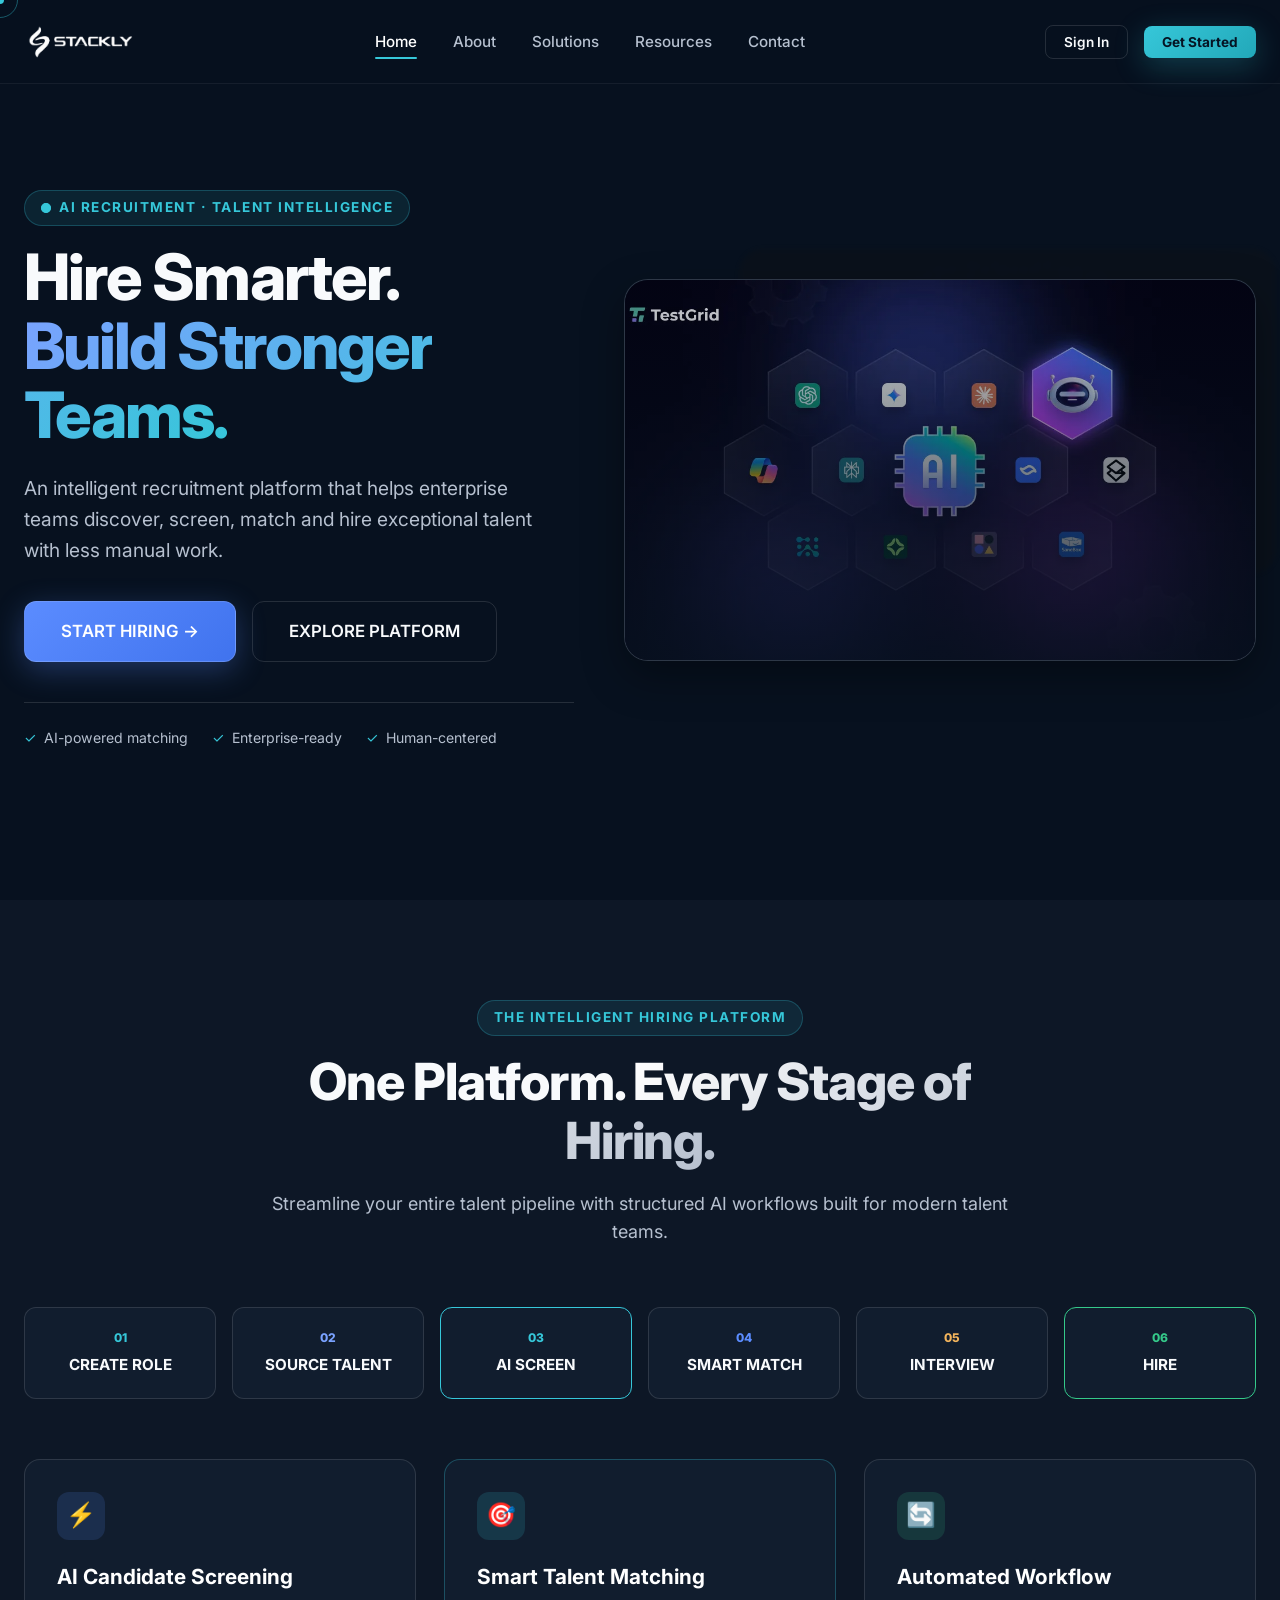
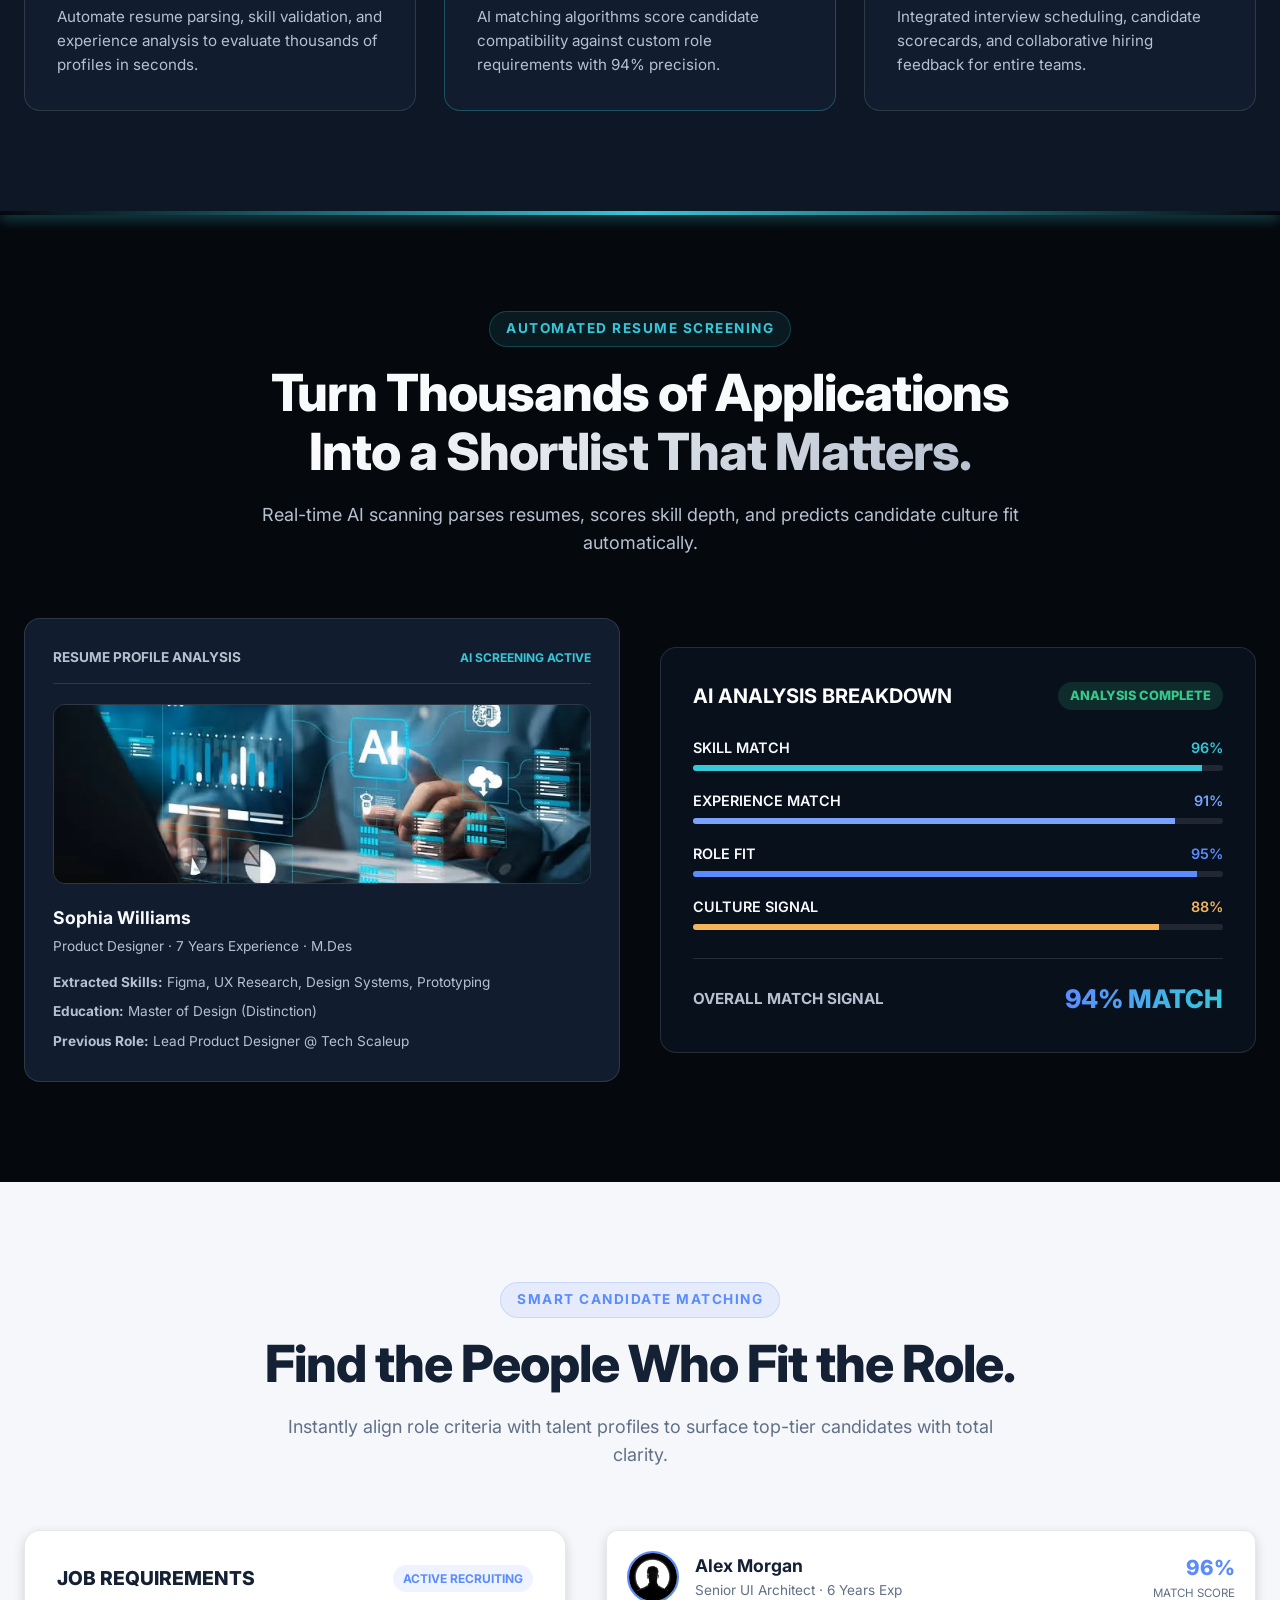
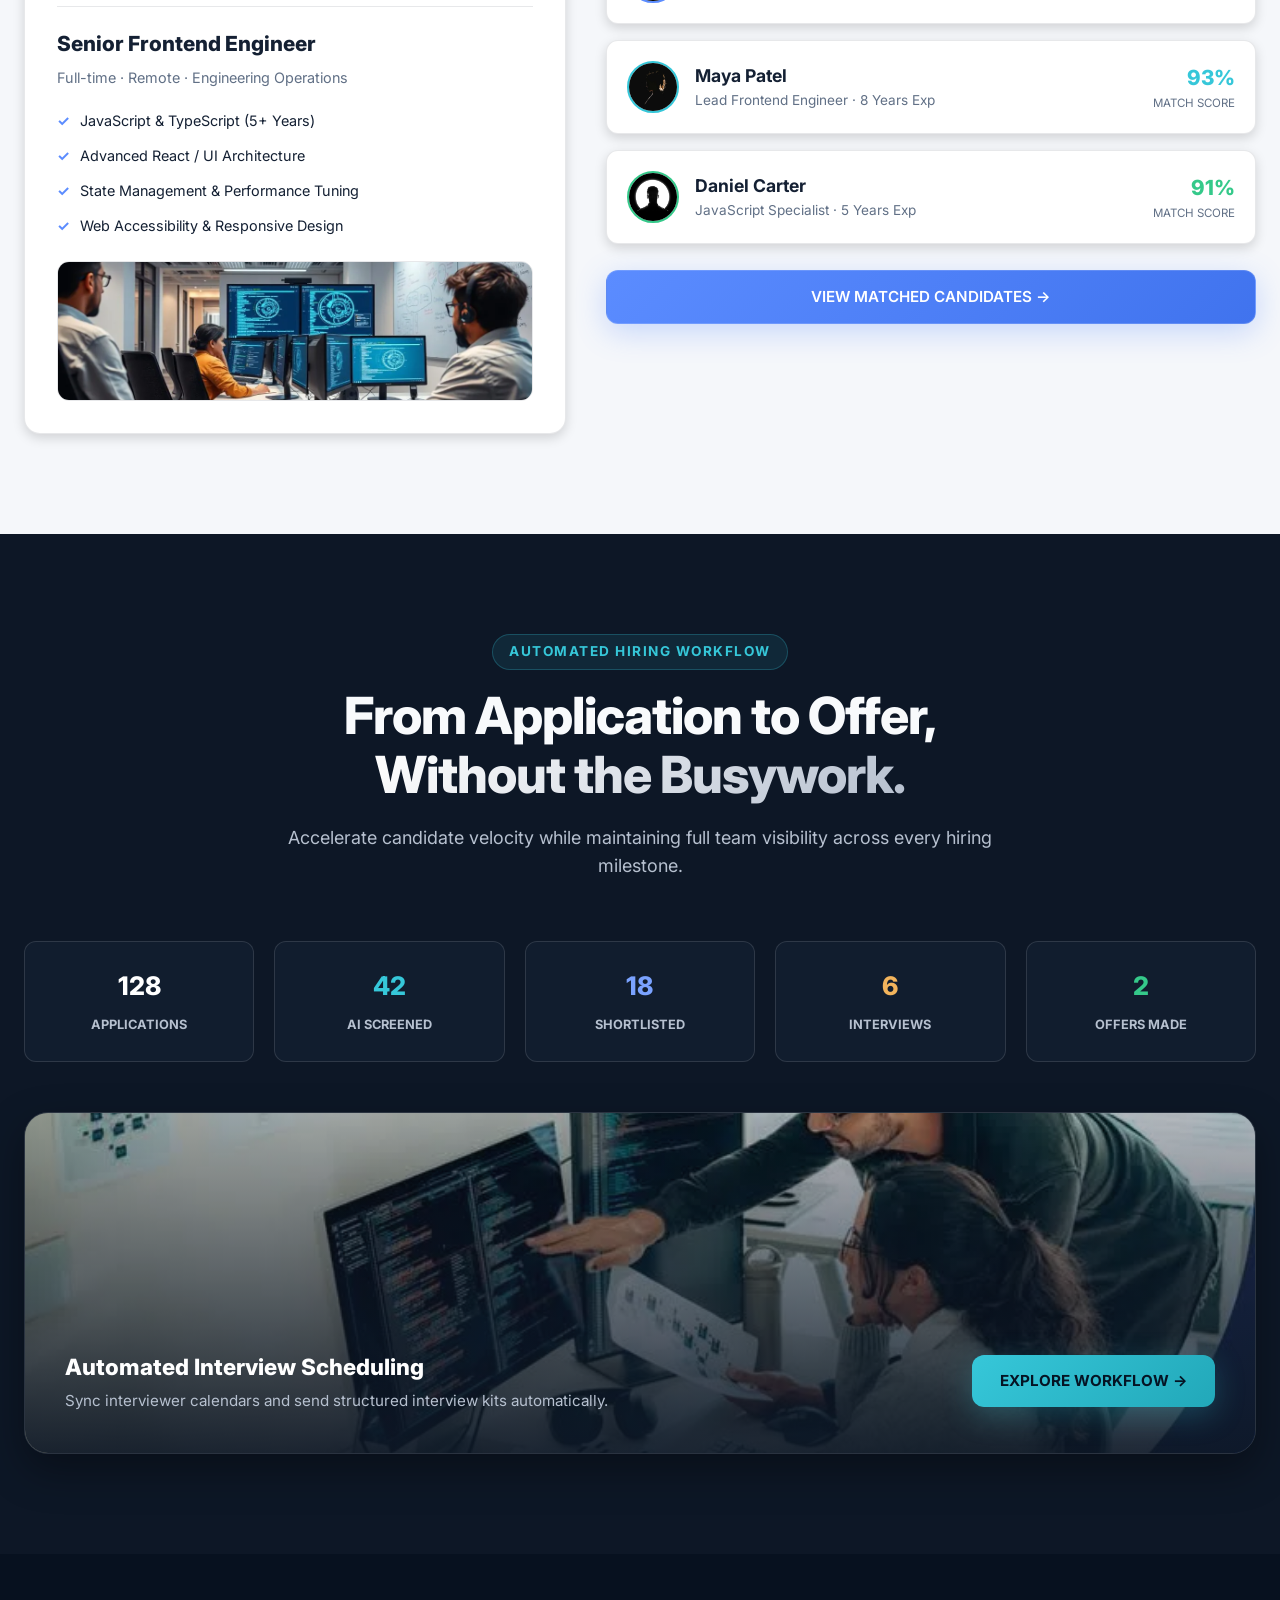
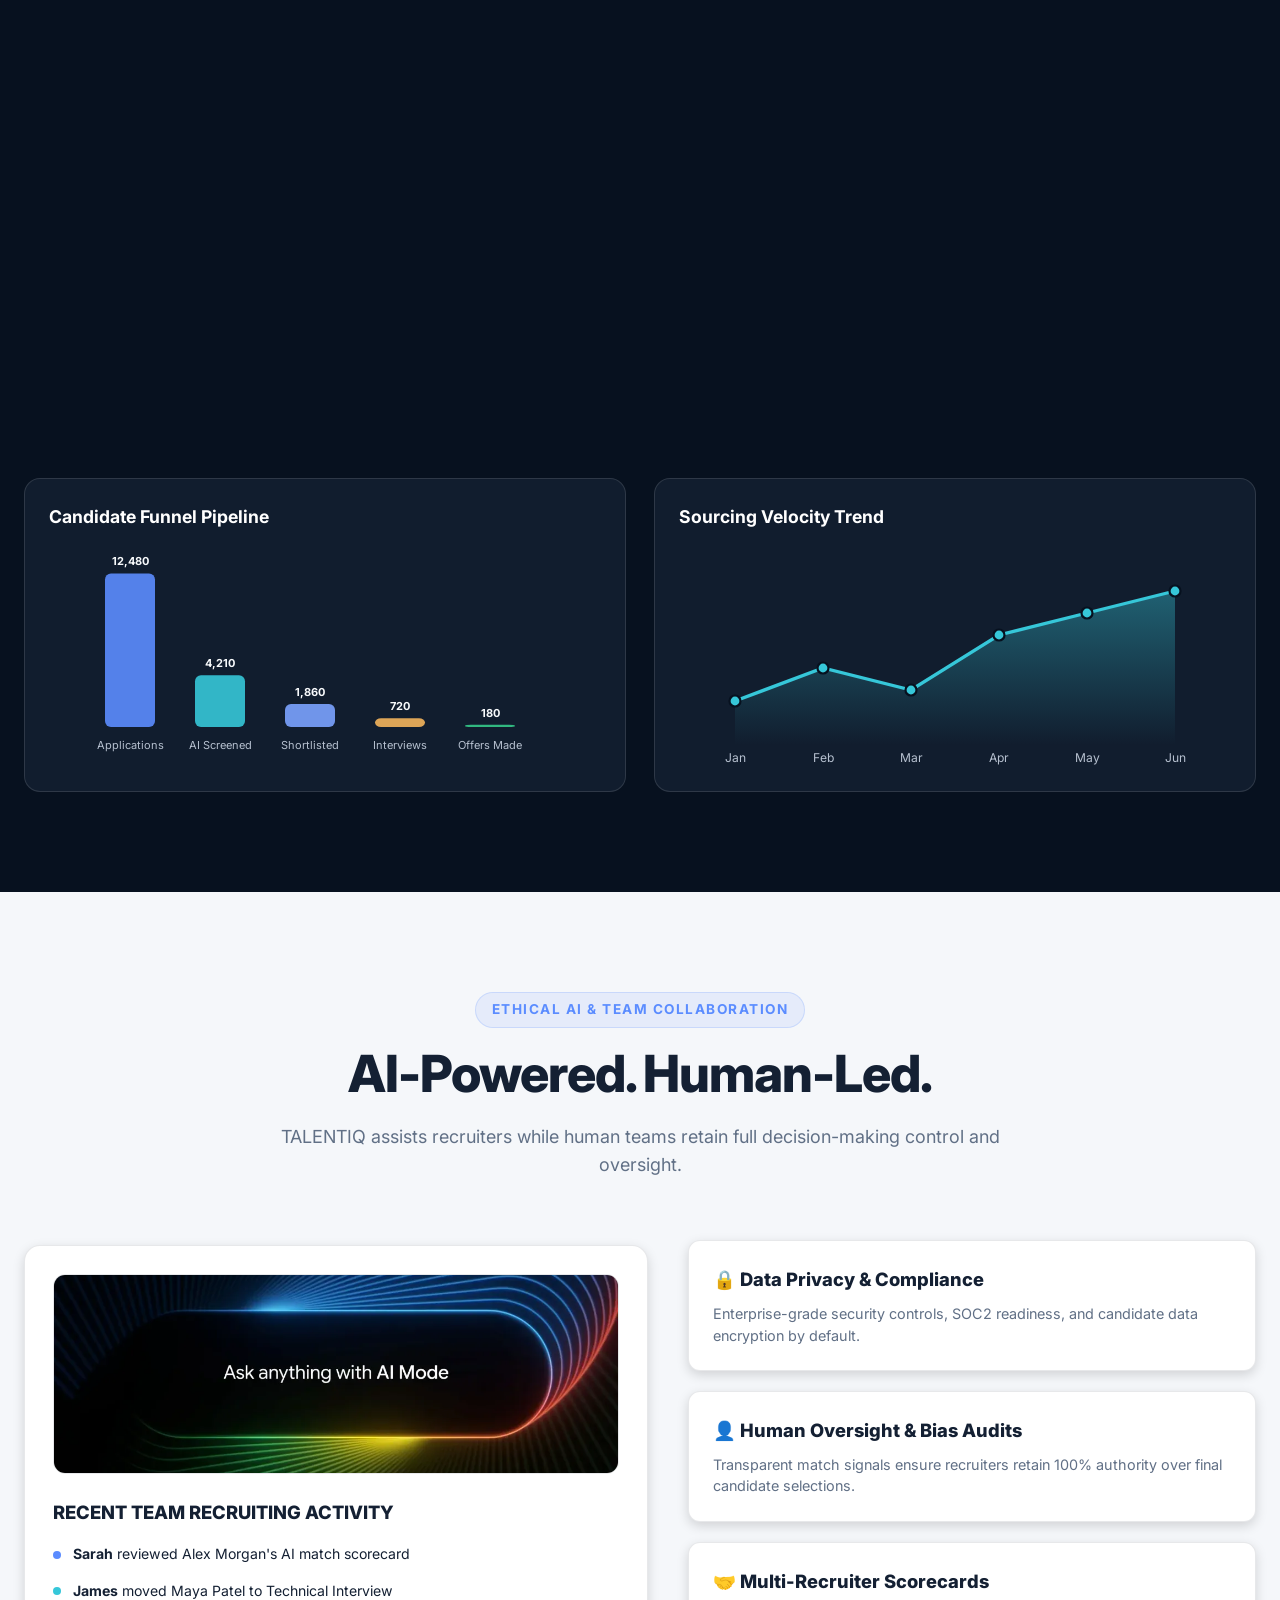
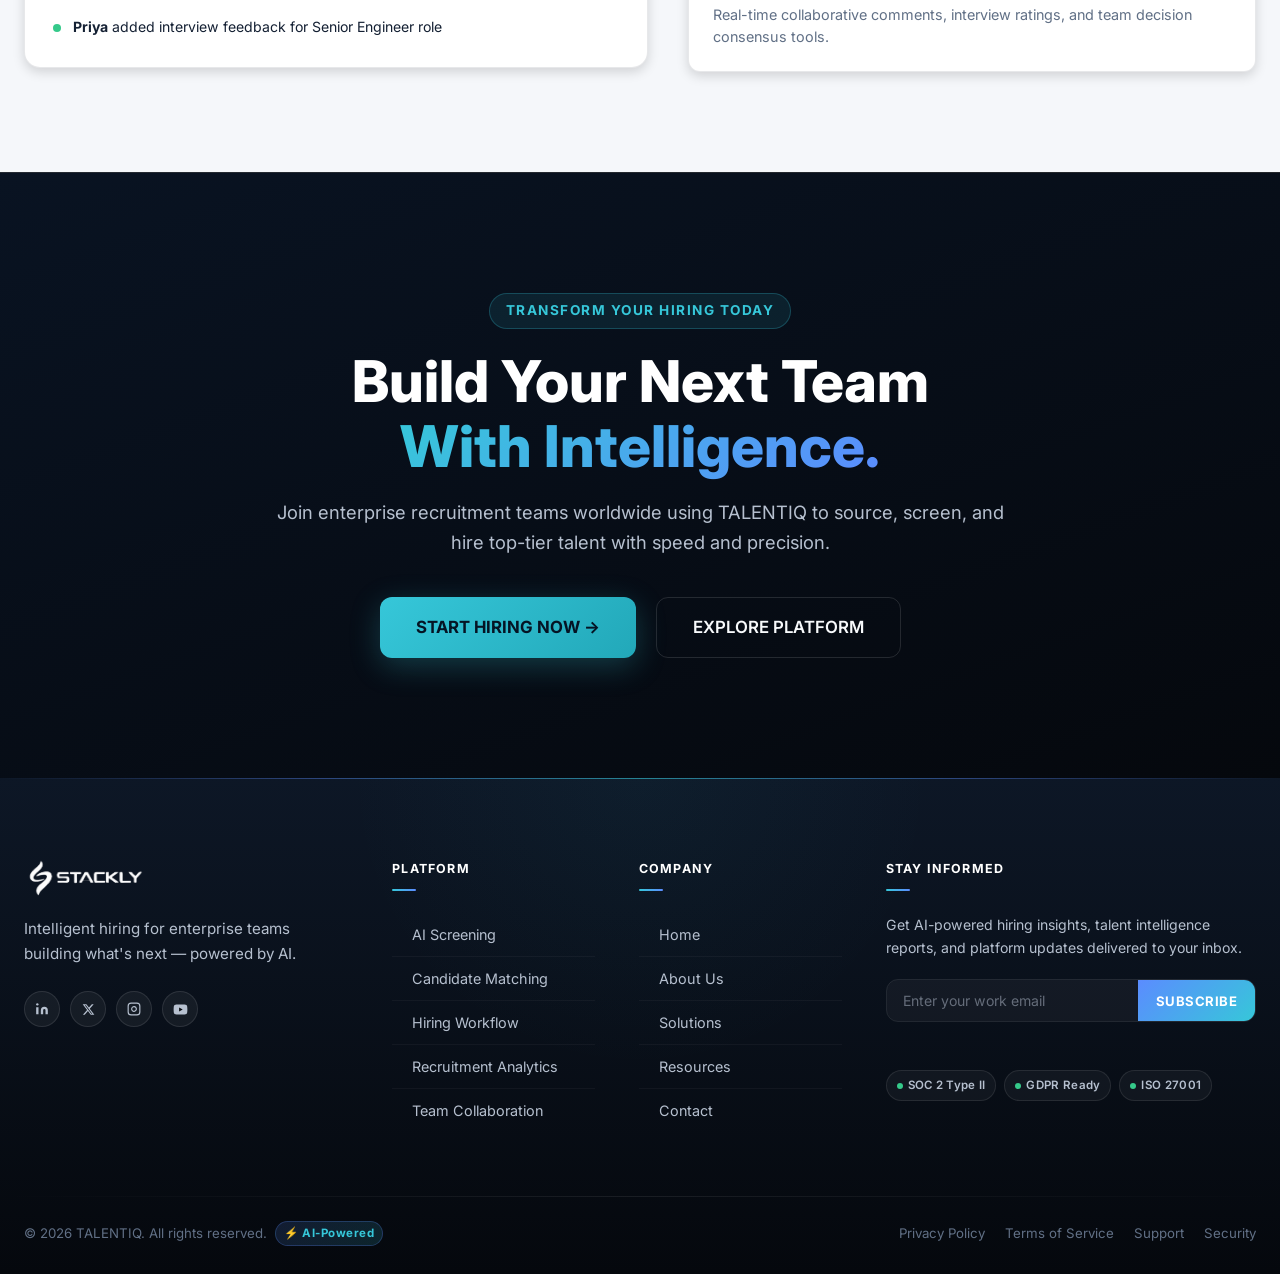
==== commit aaa159c6: "add" ====
--- a/index.html
+++ b/index.html
@@ -155,94 +155,23 @@
             <!-- Layer 1: Background Subtle Office Image -->
             <div
               style="position: absolute; top: -30px; right: -20px; width: 85%; height: 85%; border-radius: var(--radius-xl); overflow: hidden; opacity: 0.35; filter: blur(2px);">
-              <img src="assets/images/hero-office.webp" alt="Corporate office backdrop" loading="eager"
+              <img src="assets/hb.webp" alt="Corporate office backdrop" loading="eager"
                 style="width: 100%; height: 100%; object-fit: cover;">
             </div>
 
             <!-- Layer 2: Core Recruitment Image Frame -->
             <div class="hero-image-frame"
               style="position: relative; border-radius: var(--radius-xl); overflow: hidden; border: 1px solid var(--border-dark); box-shadow: var(--shadow-lg); background: var(--surface);">
-              <img src="assets/images/hero-recruitment.webp" alt="AI recruitment platform visualization" loading="eager"
+              <img src="assets/h1.webp" alt="AI recruitment platform visualization" loading="eager"
                 style="width: 100%; height: 380px; object-fit: cover;">
               <div
                 style="position: absolute; inset: 0; background: linear-gradient(180deg, rgba(7,17,31,0.2) 0%, rgba(7,17,31,0.85) 100%);">
               </div>
             </div>
 
-            <!-- Layer 3: AI Candidate Intelligence Interface Card -->
-            <div
-              style="position: absolute; bottom: -30px; left: -20px; width: 92%; background: linear-gradient(160deg, #111E30 0%, #091322 100%); border: 1px solid var(--border-dark); border-radius: var(--radius-lg); padding: 20px; box-shadow: var(--shadow-cyan); backdrop-filter: blur(12px);">
-              <div
-                style="display: flex; align-items: center; justify-content: space-between; margin-bottom: 14px; border-bottom: 1px solid rgba(255,255,255,0.08); padding-bottom: 10px;">
-                <div style="display: flex; align-items: center; gap: 10px;">
-                  <span class="eyebrow" style="padding: 2px 10px; font-size: 0.7rem; margin: 0;">AI TALENT MATCH</span>
-                  <span style="font-size: 0.75rem; color: var(--success); font-weight: 700;">● LIVE SIGNAL</span>
-                </div>
-                <!-- 4th Replaceable Image (hero-ai.webp) as indicator icon -->
-                <img src="assets/images/hero-ai.webp" alt="AI Engine Icon"
-                  style="width: 28px; height: 28px; border-radius: 50%; object-fit: cover;" loading="eager">
-              </div>
-
-              <div style="display: flex; gap: 16px; align-items: center;">
-                <!-- 2nd Replaceable Image (hero-candidate.webp) -->
-                <img src="assets/images/hero-candidate.webp" alt="Sophia Williams Candidate"
-                  style="width: 64px; height: 64px; border-radius: 50%; object-fit: cover; border: 2px solid var(--cyan);"
-                  loading="eager">
-
-                <div style="flex: 1;">
-                  <h3 style="font-size: 1.1rem; font-weight: 700; color: var(--white); margin-bottom: 2px;">Sophia
-                    Williams</h3>
-                  <p style="font-size: 0.85rem; color: var(--text-secondary);">Senior Product Designer · 7 Years Exp</p>
-                  <p style="font-size: 0.78rem; color: var(--cyan); margin-top: 4px;">Location: London · Availability: 2
-                    Weeks</p>
-                </div>
-
-                <!-- Animated Score Circle -->
-                <div
-                  style="position: relative; width: 68px; height: 68px; display: flex; align-items: center; justify-content: center;">
-                  <svg class="score-circle-svg" width="68" height="68" viewBox="0 0 100 100">
-                    <defs>
-                      <linearGradient id="scoreGradient" x1="0" y1="0" x2="1" y2="1">
-                        <stop offset="0%" stop-color="#36C7D9" />
-                        <stop offset="100%" stop-color="#5B8CFF" />
-                      </linearGradient>
-                    </defs>
-                    <circle class="score-circle-bg" cx="50" cy="50" r="45" stroke-width="8" fill="none" />
-                    <circle class="score-circle-fill" cx="50" cy="50" r="45" stroke-width="8" fill="none" />
-                  </svg>
-                  <div style="position: absolute; font-size: 1.05rem; font-weight: 800; color: var(--white);">94%</div>
-                </div>
-              </div>
-
-              <div style="display: flex; gap: 8px; margin-top: 14px; flex-wrap: wrap;">
-                <span
-                  style="font-size: 0.72rem; padding: 4px 10px; background: rgba(255,255,255,0.06); border-radius: 4px; color: var(--text-secondary);">Product
-                  Design</span>
-                <span
-                  style="font-size: 0.72rem; padding: 4px 10px; background: rgba(255,255,255,0.06); border-radius: 4px; color: var(--text-secondary);">UX
-                  Research</span>
-                <span
-                  style="font-size: 0.72rem; padding: 4px 10px; background: rgba(255,255,255,0.06); border-radius: 4px; color: var(--text-secondary);">Figma</span>
-                <span
-                  style="font-size: 0.72rem; padding: 4px 10px; background: rgba(53,201,138,0.15); border-radius: 4px; color: var(--success); font-weight: 600;">Status:
-                  AI MATCHED</span>
-              </div>
-            </div>
-
-            <!-- Floating Stats Badges -->
-            <div class="hero-floating-card animate-float"
-              style="position: absolute; top: 10px; left: -30px; background: rgba(17,29,46,0.9); border: 1px solid var(--border-dark); padding: 12px 18px; border-radius: var(--radius-md); backdrop-filter: blur(10px); box-shadow: var(--shadow-md);">
-              <span style="font-size: 0.72rem; color: var(--text-secondary); display: block;">CANDIDATES SCREENED</span>
-              <strong class="counter-num" data-target="12482"
-                style="font-size: 1.2rem; color: var(--white);">12,482</strong>
-            </div>
-
-            <div class="hero-floating-card animate-float-delayed"
-              style="position: absolute; top: 120px; right: -25px; background: rgba(17,29,46,0.9); border: 1px solid var(--border-dark); padding: 12px 18px; border-radius: var(--radius-md); backdrop-filter: blur(10px); box-shadow: var(--shadow-md);">
-              <span style="font-size: 0.72rem; color: var(--text-secondary); display: block;">TIME SAVED</span>
-              <strong class="counter-num" data-target="68" data-suffix="%"
-                style="font-size: 1.2rem; color: var(--cyan);">68%</strong>
-            </div>
+            
+
+          
 
           </div>
 
@@ -360,7 +289,7 @@
             <!-- Replaceable Image: ai-screening.webp -->
             <div
               style="height: 180px; border-radius: var(--radius-md); overflow: hidden; margin-bottom: 20px; border: 1px solid var(--border-dark);">
-              <img src="assets/images/ai-screening.webp" alt="AI Resume Screening Visual" loading="lazy"
+              <img src="assets/h2.webp" alt="AI Resume Screening Visual" loading="lazy"
                 style="width: 100%; height: 100%; object-fit: cover;">
             </div>
 
@@ -495,7 +424,7 @@
             <!-- Replaceable image: candidate.webp -->
             <div
               style="height: 140px; border-radius: var(--radius-md); overflow: hidden; border: 1px solid var(--border-light);">
-              <img src="assets/images/candidate.webp" alt="Talent pool candidate profile" loading="lazy"
+              <img src="assets/h3.webp" alt="Talent pool candidate profile" loading="lazy"
                 style="width: 100%; height: 100%; object-fit: cover;">
             </div>
           </div>
@@ -506,7 +435,7 @@
             <div class="hover-lift"
               style="background: var(--surface-white); border: 1px solid var(--border-light); border-radius: var(--radius-md); padding: 20px; display: flex; align-items: center; justify-content: space-between; box-shadow: var(--shadow-sm);">
               <div style="display: flex; align-items: center; gap: 16px;">
-                <img src="assets/images/talent.webp" alt="Alex Morgan Candidate"
+                <img src="assets/profile m (1).webp" alt="Alex Morgan Candidate"
                   style="width: 52px; height: 52px; border-radius: 50%; object-fit: cover; border: 2px solid var(--primary);"
                   loading="lazy">
                 <div>
@@ -524,7 +453,7 @@
             <div class="hover-lift"
               style="background: var(--surface-white); border: 1px solid var(--border-light); border-radius: var(--radius-md); padding: 20px; display: flex; align-items: center; justify-content: space-between; box-shadow: var(--shadow-sm);">
               <div style="display: flex; align-items: center; gap: 16px;">
-                <img src="assets/images/recruiter.webp" alt="Maya Patel Candidate"
+                <img src="assets/profile m (2).webp" alt="Maya Patel Candidate"
                   style="width: 52px; height: 52px; border-radius: 50%; object-fit: cover; border: 2px solid var(--cyan);"
                   loading="lazy">
                 <div>
@@ -542,7 +471,7 @@
             <div class="hover-lift"
               style="background: var(--surface-white); border: 1px solid var(--border-light); border-radius: var(--radius-md); padding: 20px; display: flex; align-items: center; justify-content: space-between; box-shadow: var(--shadow-sm);">
               <div style="display: flex; align-items: center; gap: 16px;">
-                <img src="assets/images/team.webp" alt="Daniel Carter Candidate"
+                <img src="assets/profile m (1).webp" alt="Daniel Carter Candidate"
                   style="width: 52px; height: 52px; border-radius: 50%; object-fit: cover; border: 2px solid var(--success);"
                   loading="lazy">
                 <div>
@@ -616,7 +545,7 @@
         <!-- Replaceable Image: interview.webp -->
         <div class="reveal"
           style="border-radius: var(--radius-xl); overflow: hidden; border: 1px solid var(--border-dark); box-shadow: var(--shadow-lg); position: relative;">
-          <img src="assets/images/interview.webp" alt="Recruitment Workflow Visualization" loading="lazy"
+          <img src="assets/h4.webp" alt="Recruitment Workflow Visualization" loading="lazy"
             style="width: 100%; height: 340px; object-fit: cover;">
           <div
             style="position: absolute; inset: 0; background: linear-gradient(180deg, rgba(13,23,38,0.3) 0%, rgba(13,23,38,0.92) 100%); display: flex; align-items: flex-end; padding: 40px;">
@@ -728,7 +657,7 @@
             <!-- Replaceable Image: collaboration.webp -->
             <div
               style="height: 200px; border-radius: var(--radius-md); overflow: hidden; margin-bottom: 24px; border: 1px solid var(--border-light);">
-              <img src="assets/images/collaboration.webp" alt="Recruiter Team Collaboration" loading="lazy"
+              <img src="assets/h5.webp" alt="Recruiter Team Collaboration" loading="lazy"
                 style="width: 100%; height: 100%; object-fit: cover;">
             </div>
 
@@ -912,8 +841,8 @@
       <button class="close-modal-btn" id="closeModalBtn" aria-label="Close modal">✕</button>
 
       <div class="modal-header">
-        <img src="assets/logo2.webp" alt="TALENTIQ Logo">
-        <h3 class="modal-title">TALENTIQ WORKSPACE</h3>
+    
+        <h3 class="modal-title">AI WORKSPACE</h3>
         <p class="modal-subtitle">Sign in to your AI recruitment platform.</p>
       </div>
 
--- a/css/style.css
+++ b/css/style.css
@@ -1357,4 +1357,188 @@
   height: auto;
   object-fit: contain;
   display: block;
+}
+
+
+
+/* =========================================
+   RESOURCES HERO
+========================================= */
+
+.resources-hero {
+    padding-top: 140px;
+    padding-bottom: 80px;
+}
+
+.resources-hero-grid {
+    display: grid;
+    grid-template-columns: 1fr 1.15fr;
+    gap: 40px;
+    align-items: center;
+}
+
+
+/* LEFT CONTENT */
+
+.resources-hero-content {
+    max-width: 680px;
+}
+
+.resources-hero-content .eyebrow {
+    display: inline-block;
+    margin-bottom: 18px;
+}
+
+.resources-hero-content h1 {
+    margin: 0 0 22px;
+    font-size: clamp(2.5rem, 4.5vw, 3.7rem);
+    font-weight: 800;
+    line-height: 1.1;
+    letter-spacing: -0.035em;
+    color: var(--white);
+}
+
+.resources-hero-content h1 span {
+    background: linear-gradient(
+        135deg,
+        var(--cyan) 0%,
+        var(--primary) 100%
+    );
+
+    -webkit-background-clip: text;
+    -webkit-text-fill-color: transparent;
+    background-clip: text;
+}
+
+.resources-hero-content p {
+    max-width: 620px;
+    margin: 0 0 32px;
+
+    font-size: 1.15rem;
+    line-height: 1.65;
+
+    color: var(--text-secondary);
+}
+
+
+/* BUTTONS */
+
+.resources-hero-actions {
+    display: flex;
+    align-items: center;
+    gap: 16px;
+    flex-wrap: wrap;
+}
+
+
+/* RIGHT IMAGE */
+
+.resources-hero-visual {
+    width: 100%;
+    height: 400px;
+
+    overflow: hidden;
+
+    border-radius: var(--radius-xl);
+
+    border: 1px solid var(--border-dark);
+
+    box-shadow: var(--shadow-cyan);
+
+    background: var(--surface);
+}
+
+.resources-hero-visual img {
+    display: block;
+
+    width: 100%;
+    height: 100%;
+
+    object-fit: cover;
+
+    transition: transform 0.6s ease;
+}
+
+.resources-hero-visual:hover img {
+    transform: scale(1.025);
+}
+
+
+/* =========================================
+   TABLET
+========================================= */
+
+@media (max-width: 900px) {
+
+    .resources-hero {
+        padding-top: 120px;
+        padding-bottom: 70px;
+    }
+
+    .resources-hero-grid {
+        grid-template-columns: 1fr 1fr;
+        gap: 28px;
+    }
+
+    .resources-hero-content h1 {
+        font-size: clamp(2.3rem, 5vw, 3.2rem);
+    }
+
+    .resources-hero-content p {
+        font-size: 1.05rem;
+    }
+
+    .resources-hero-visual {
+        height: 350px;
+    }
+
+}
+
+
+/* =========================================
+   MOBILE
+========================================= */
+
+@media (max-width: 700px) {
+
+    .resources-hero {
+        padding-top: 105px;
+        padding-bottom: 55px;
+    }
+
+    .resources-hero-grid {
+        grid-template-columns: 1fr;
+        gap: 36px;
+    }
+
+    .resources-hero-content {
+        max-width: 100%;
+    }
+
+    .resources-hero-content h1 {
+        font-size: clamp(2.15rem, 9vw, 3rem);
+        line-height: 1.1;
+        letter-spacing: -0.025em;
+    }
+
+    .resources-hero-content p {
+        font-size: 1rem;
+        line-height: 1.6;
+        margin-bottom: 26px;
+    }
+
+    .resources-hero-actions {
+        gap: 12px;
+    }
+
+    .resources-hero-actions .btn {
+        width: 100%;
+        justify-content: center;
+    }
+
+    .resources-hero-visual {
+        height: 280px;
+        border-radius: 18px;
+    }
+
 }
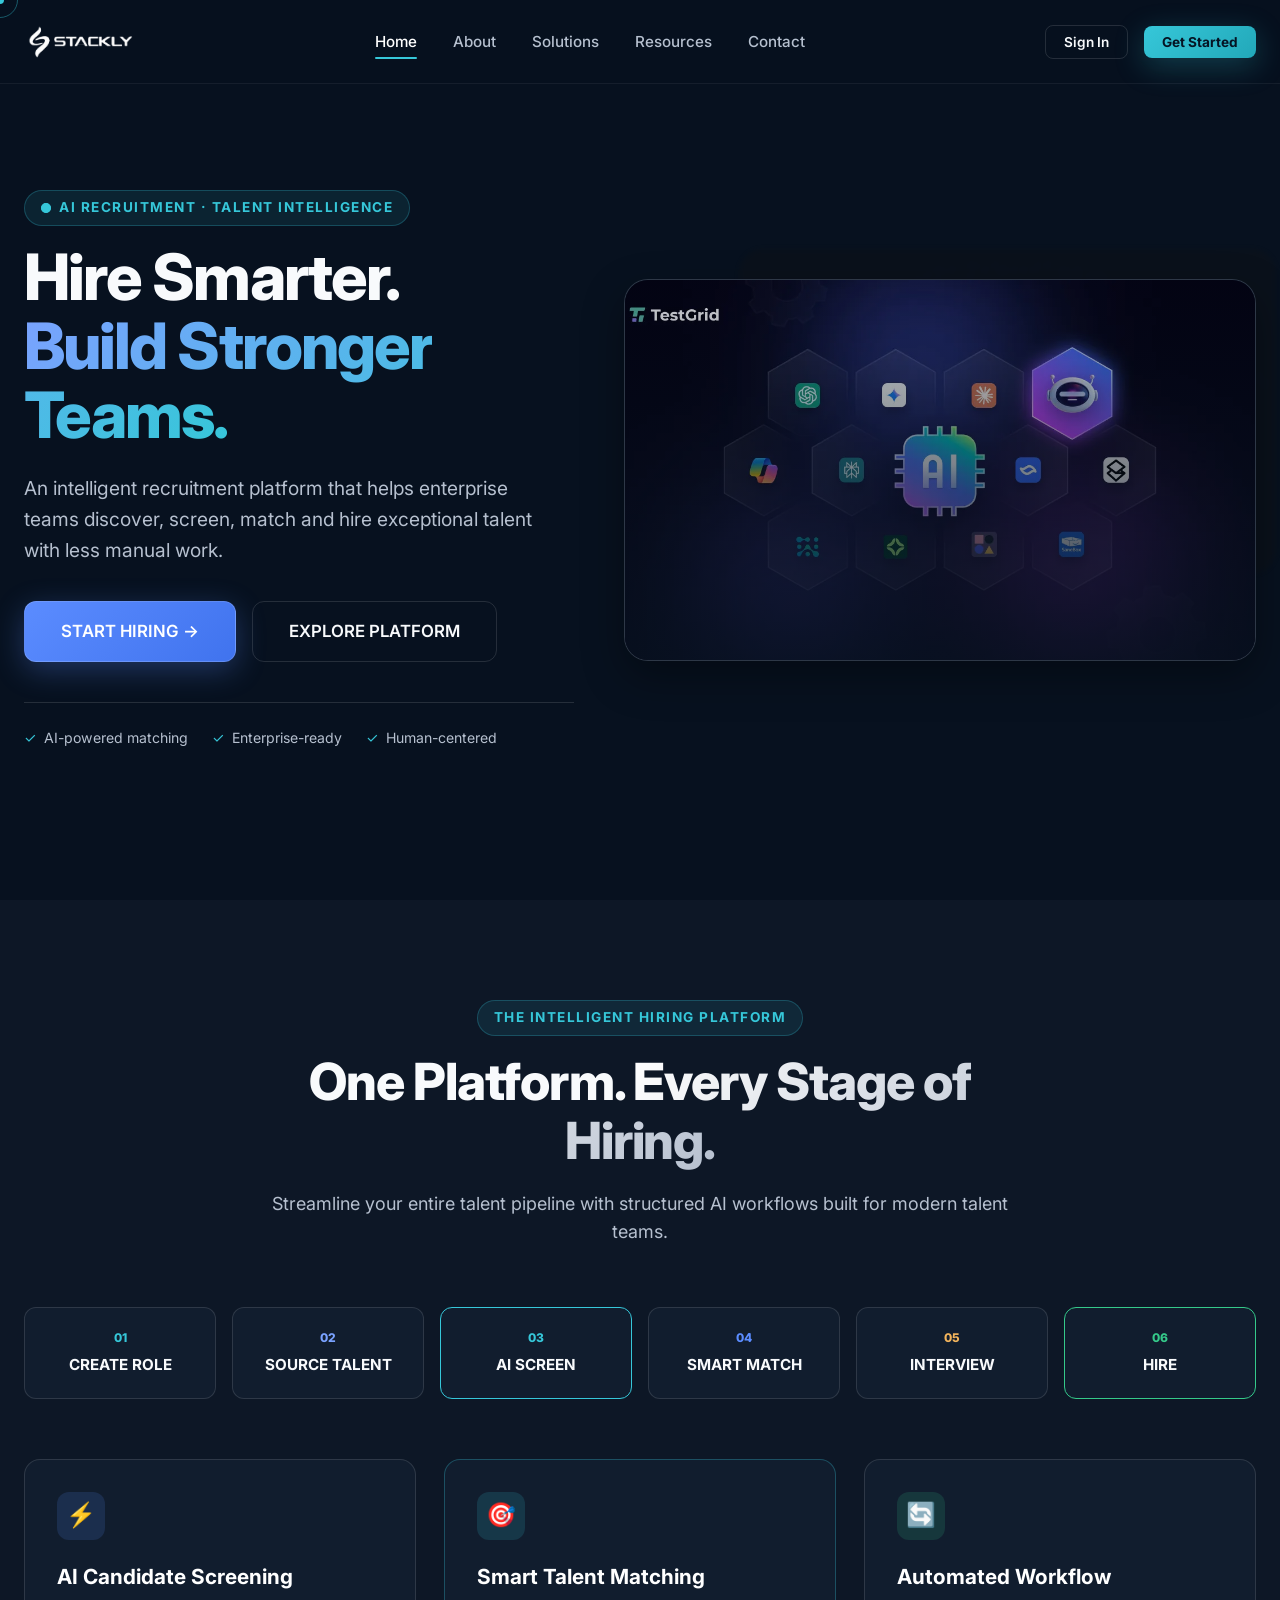
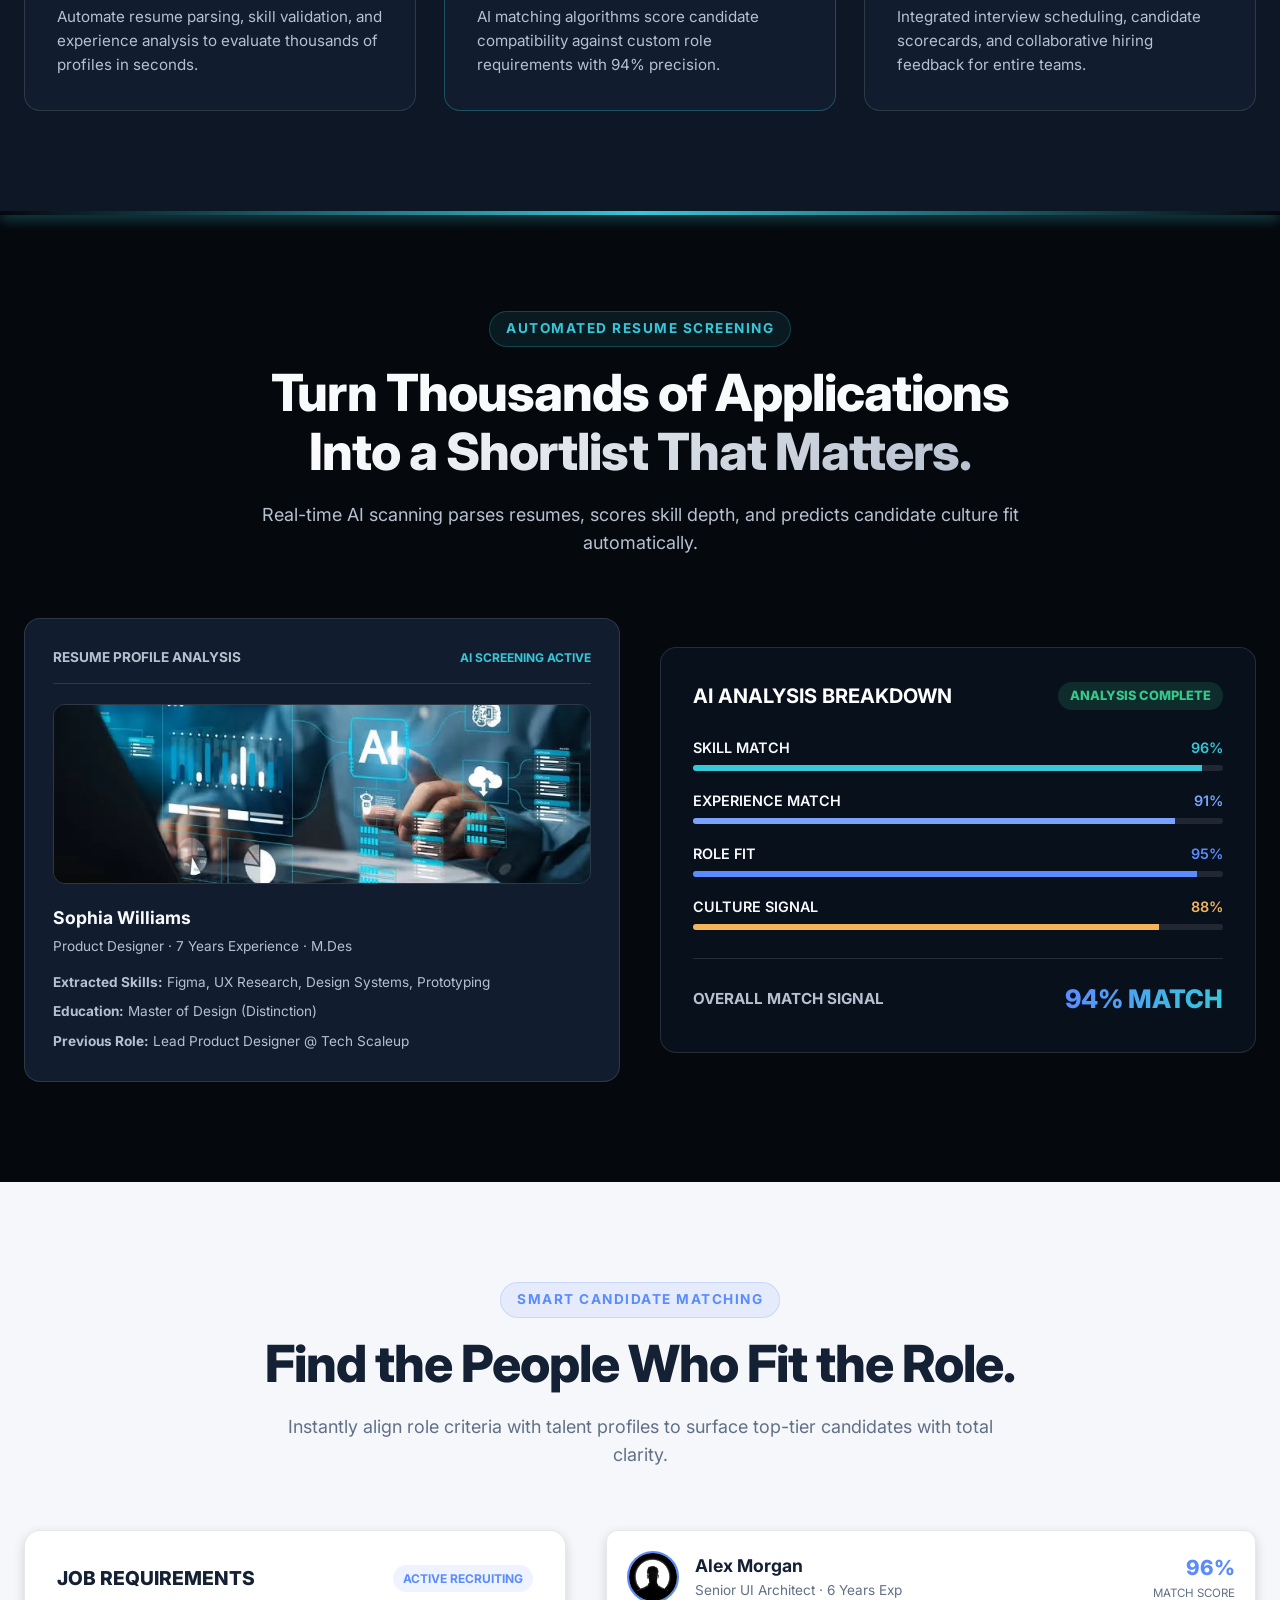
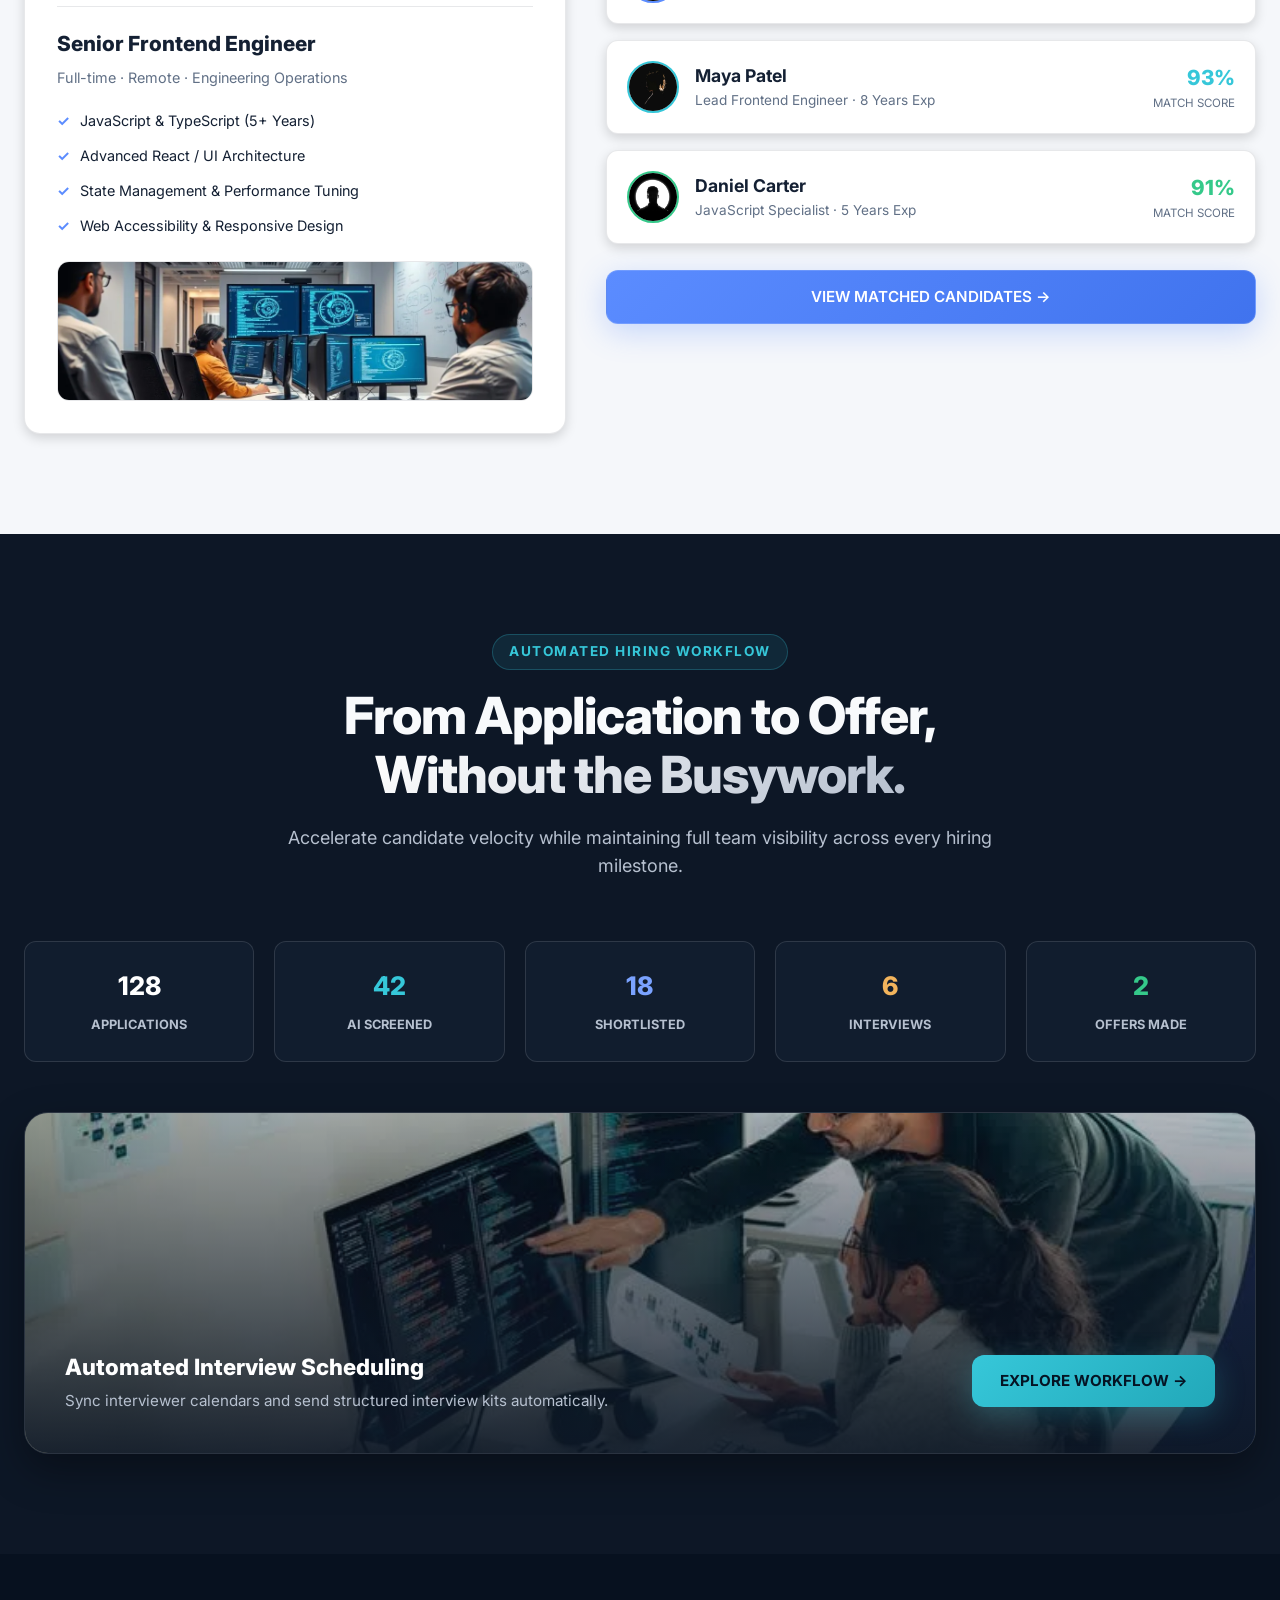
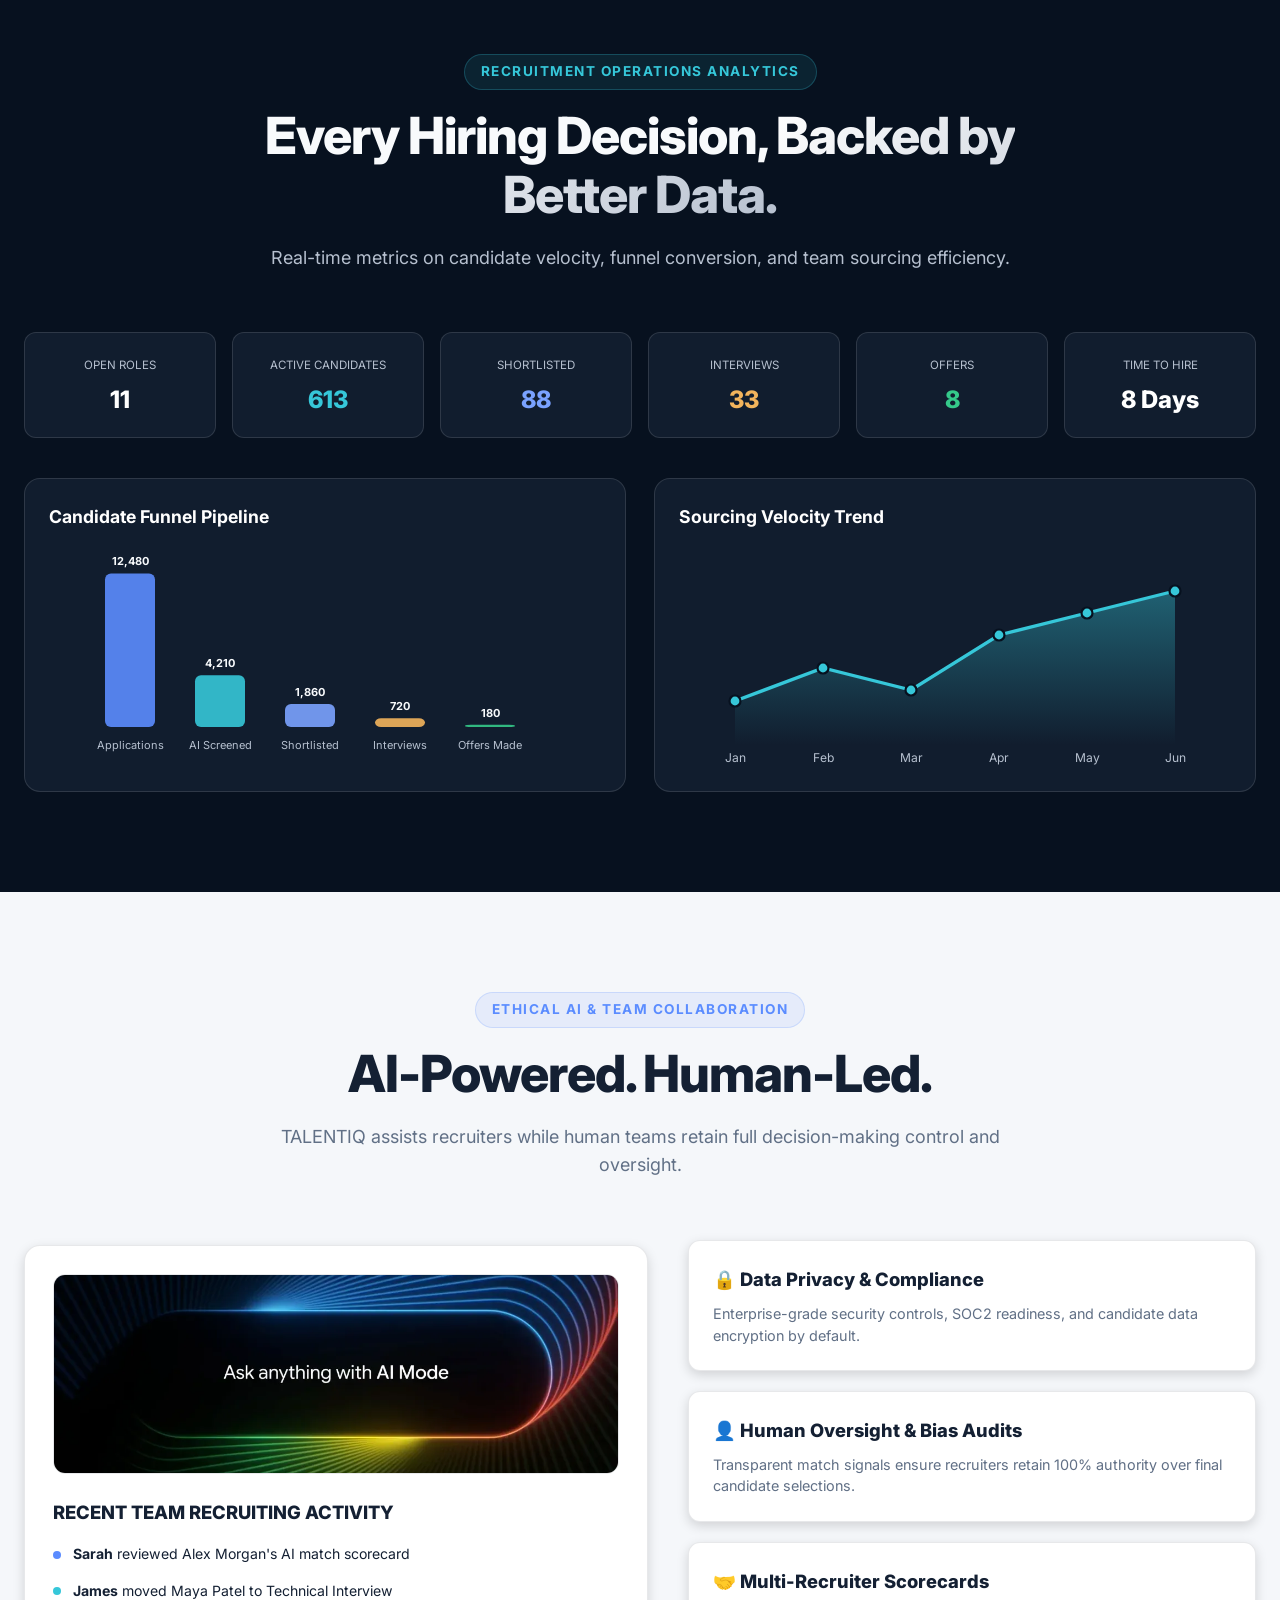
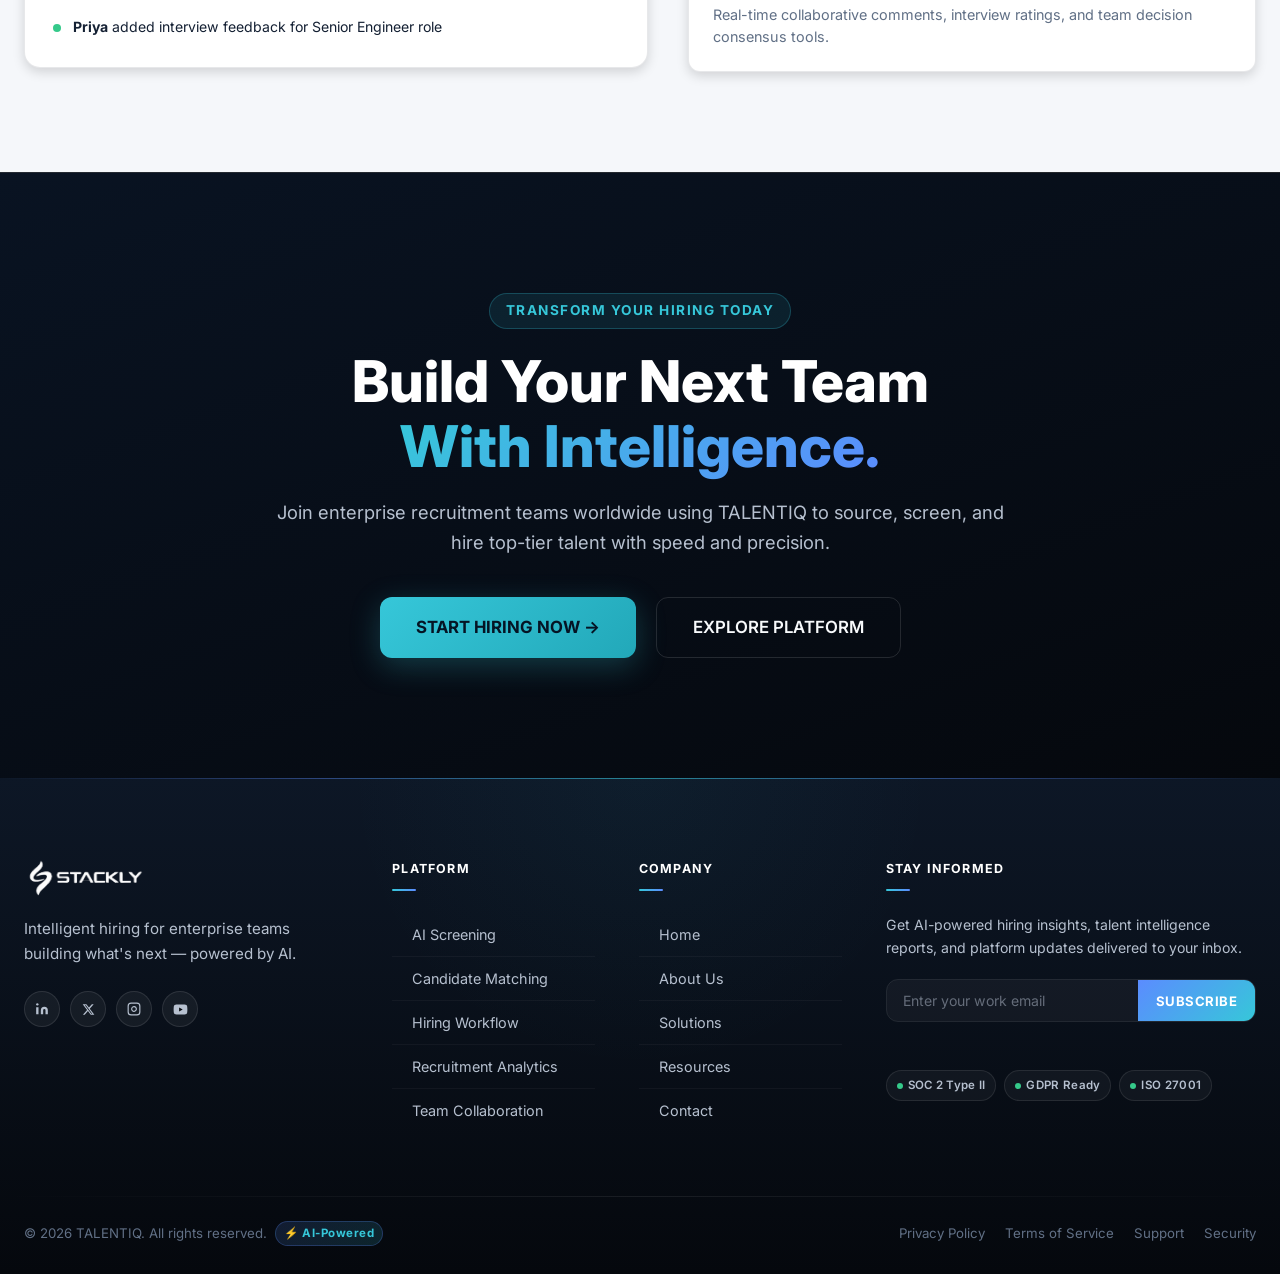
==== commit 2c11b04b: "add" ====
--- a/index.html
+++ b/index.html
@@ -4,7 +4,7 @@
 <head>
   <meta charset="UTF-8">
   <meta name="viewport" content="width=device-width, initial-scale=1.0">
-  <title>TALENTIQ — Enterprise AI Recruitment & Talent Intelligence Platform</title>
+  <title>Home</title>
   <meta name="description"
     content="Discover, screen, match and hire exceptional talent with TALENTIQ enterprise AI recruitment software.">
 
@@ -32,7 +32,7 @@
         </svg>
       </div>
     </div>
-    <div class="preloader-brand">TALENTIQ</div>
+    <div class="preloader-brand">AI PLATFORM</div>
     <div class="preloader-status" id="preloaderStatus">AI SYSTEM INITIALIZING...</div>
     <div class="preloader-progress-track">
       <div class="preloader-progress-fill" id="preloaderFill"></div>
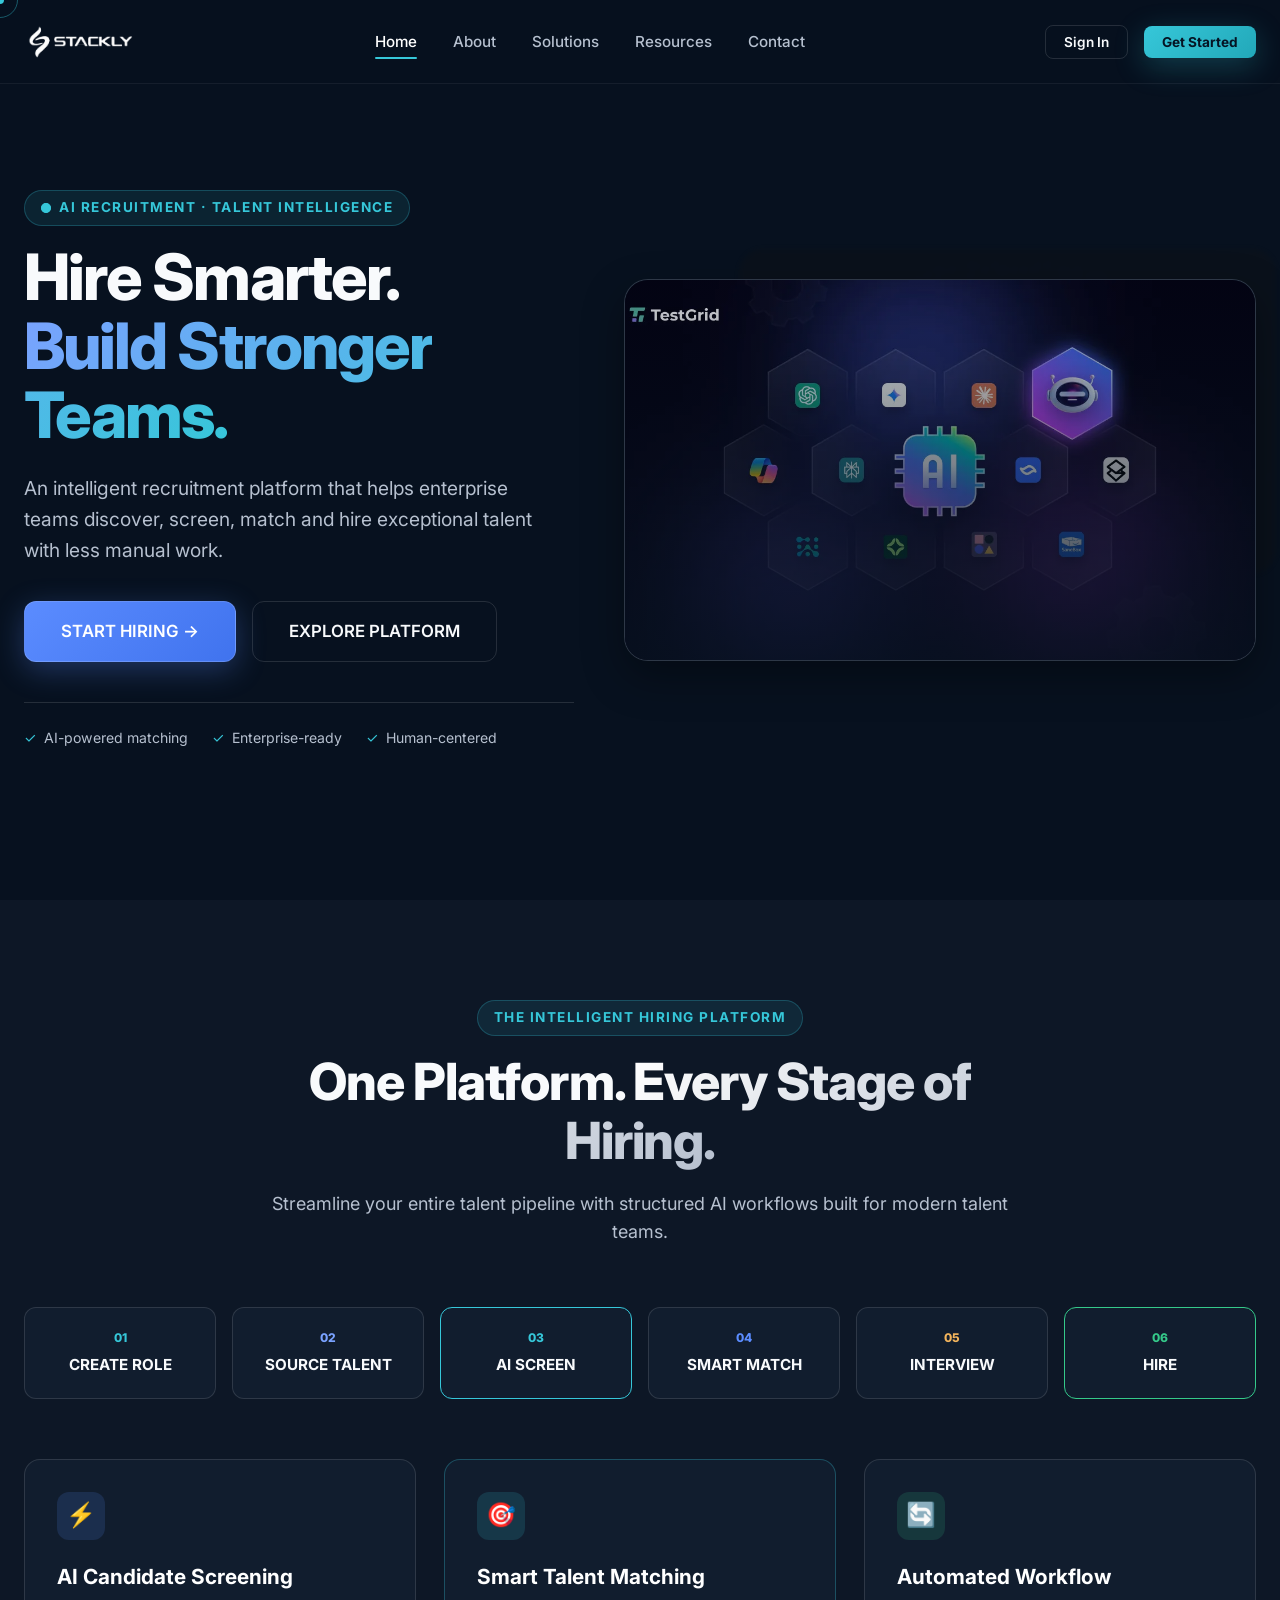
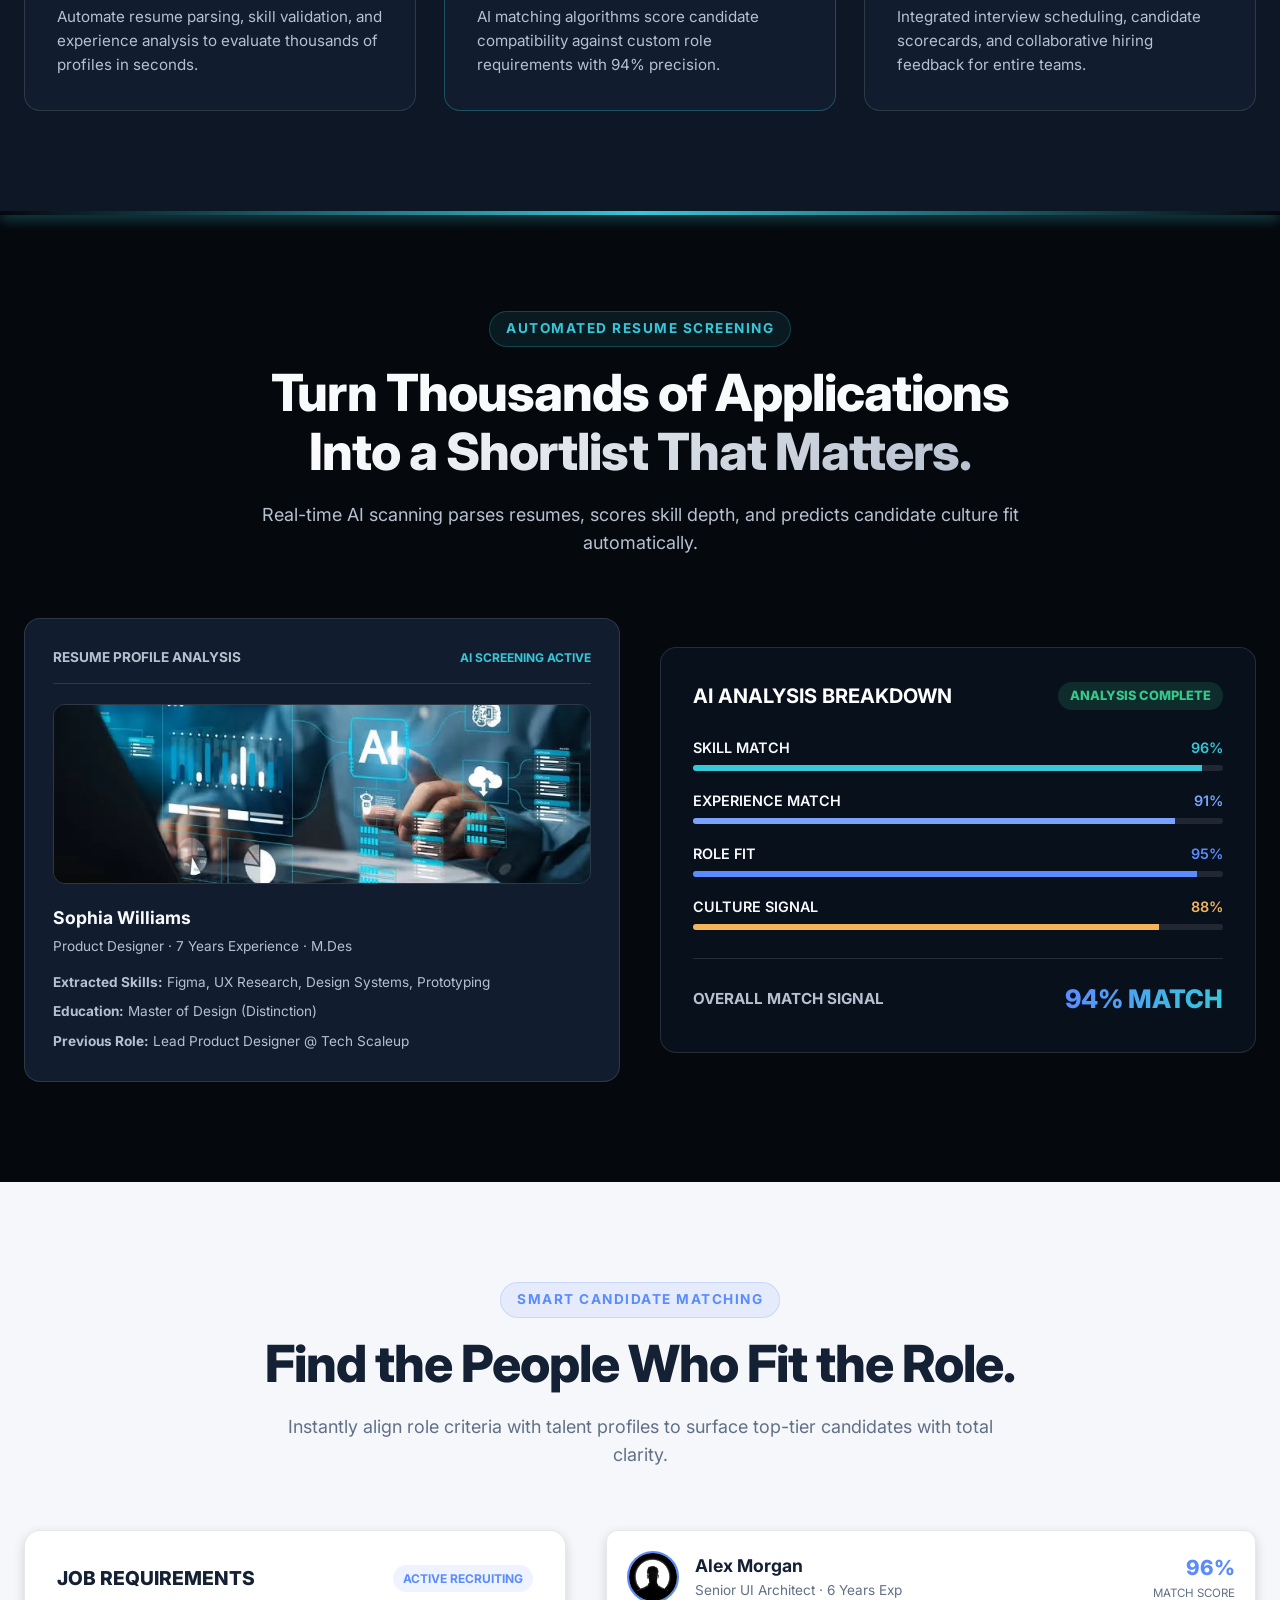
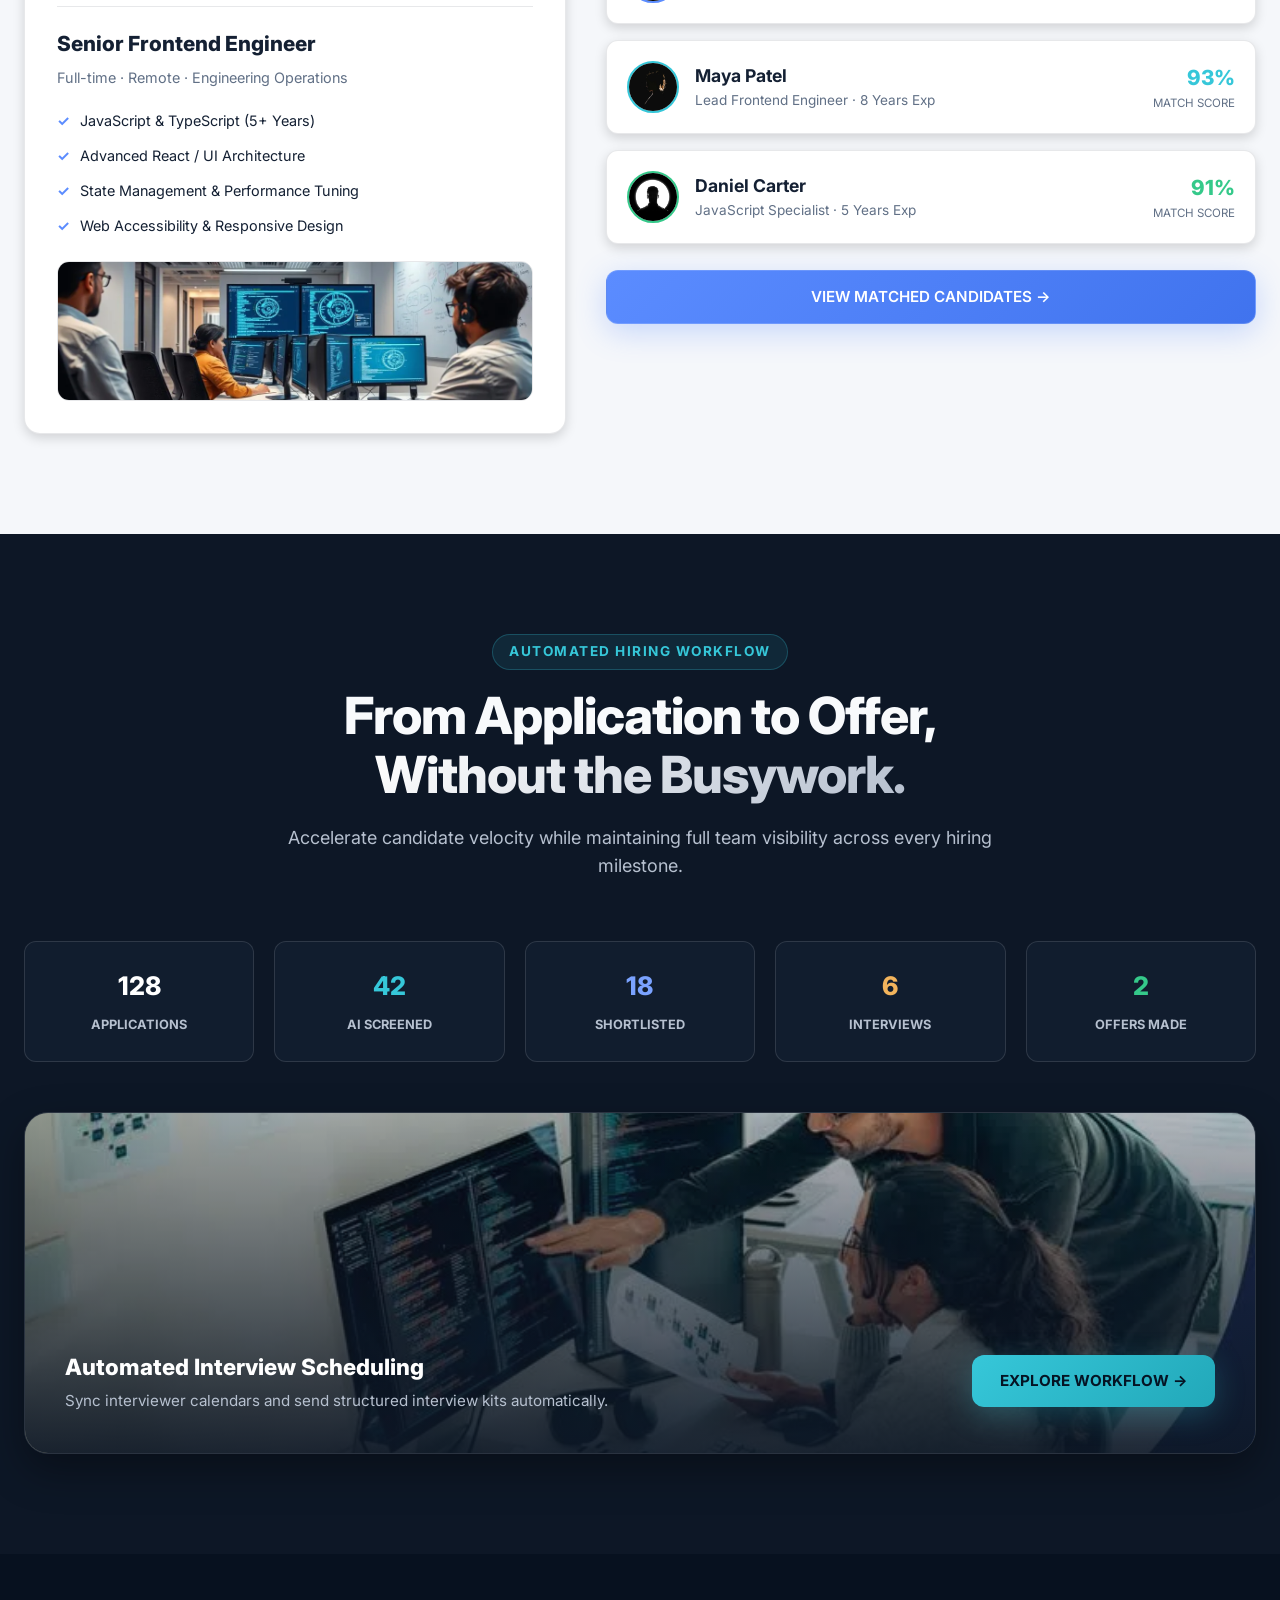
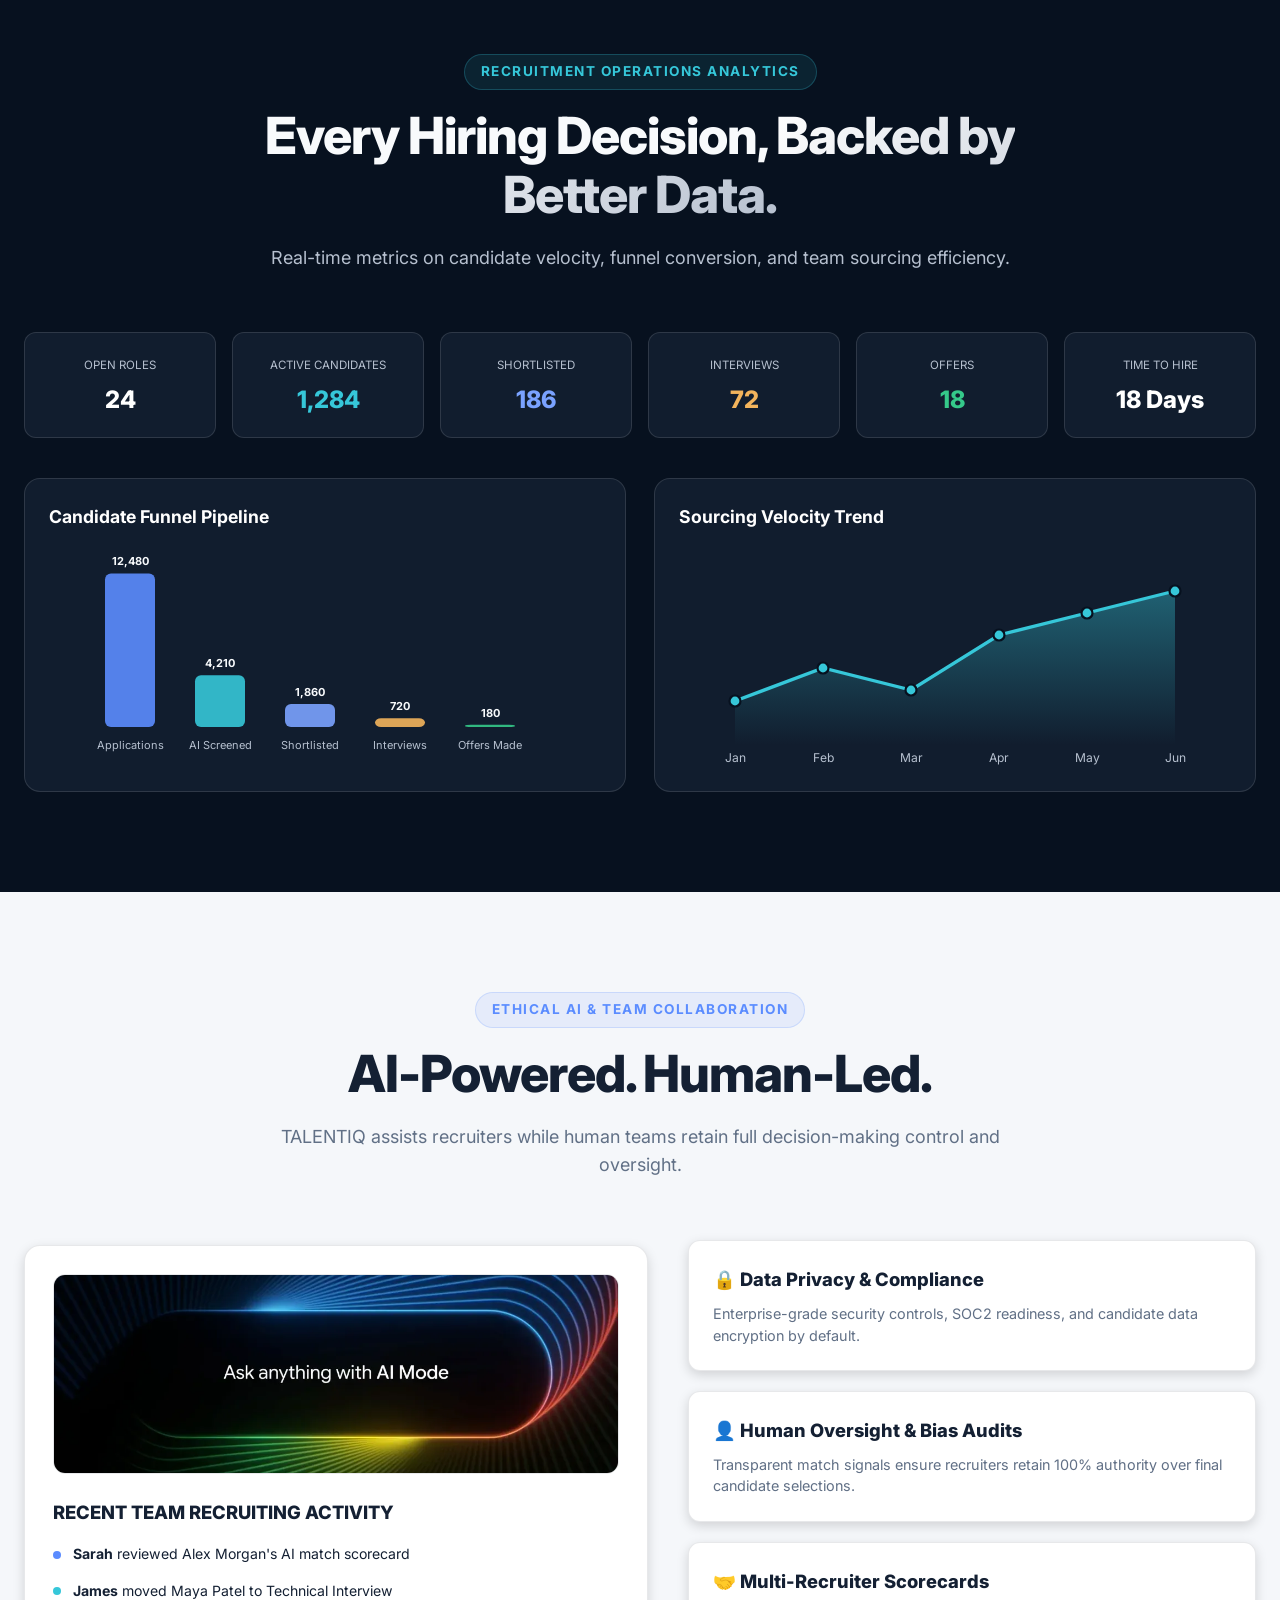
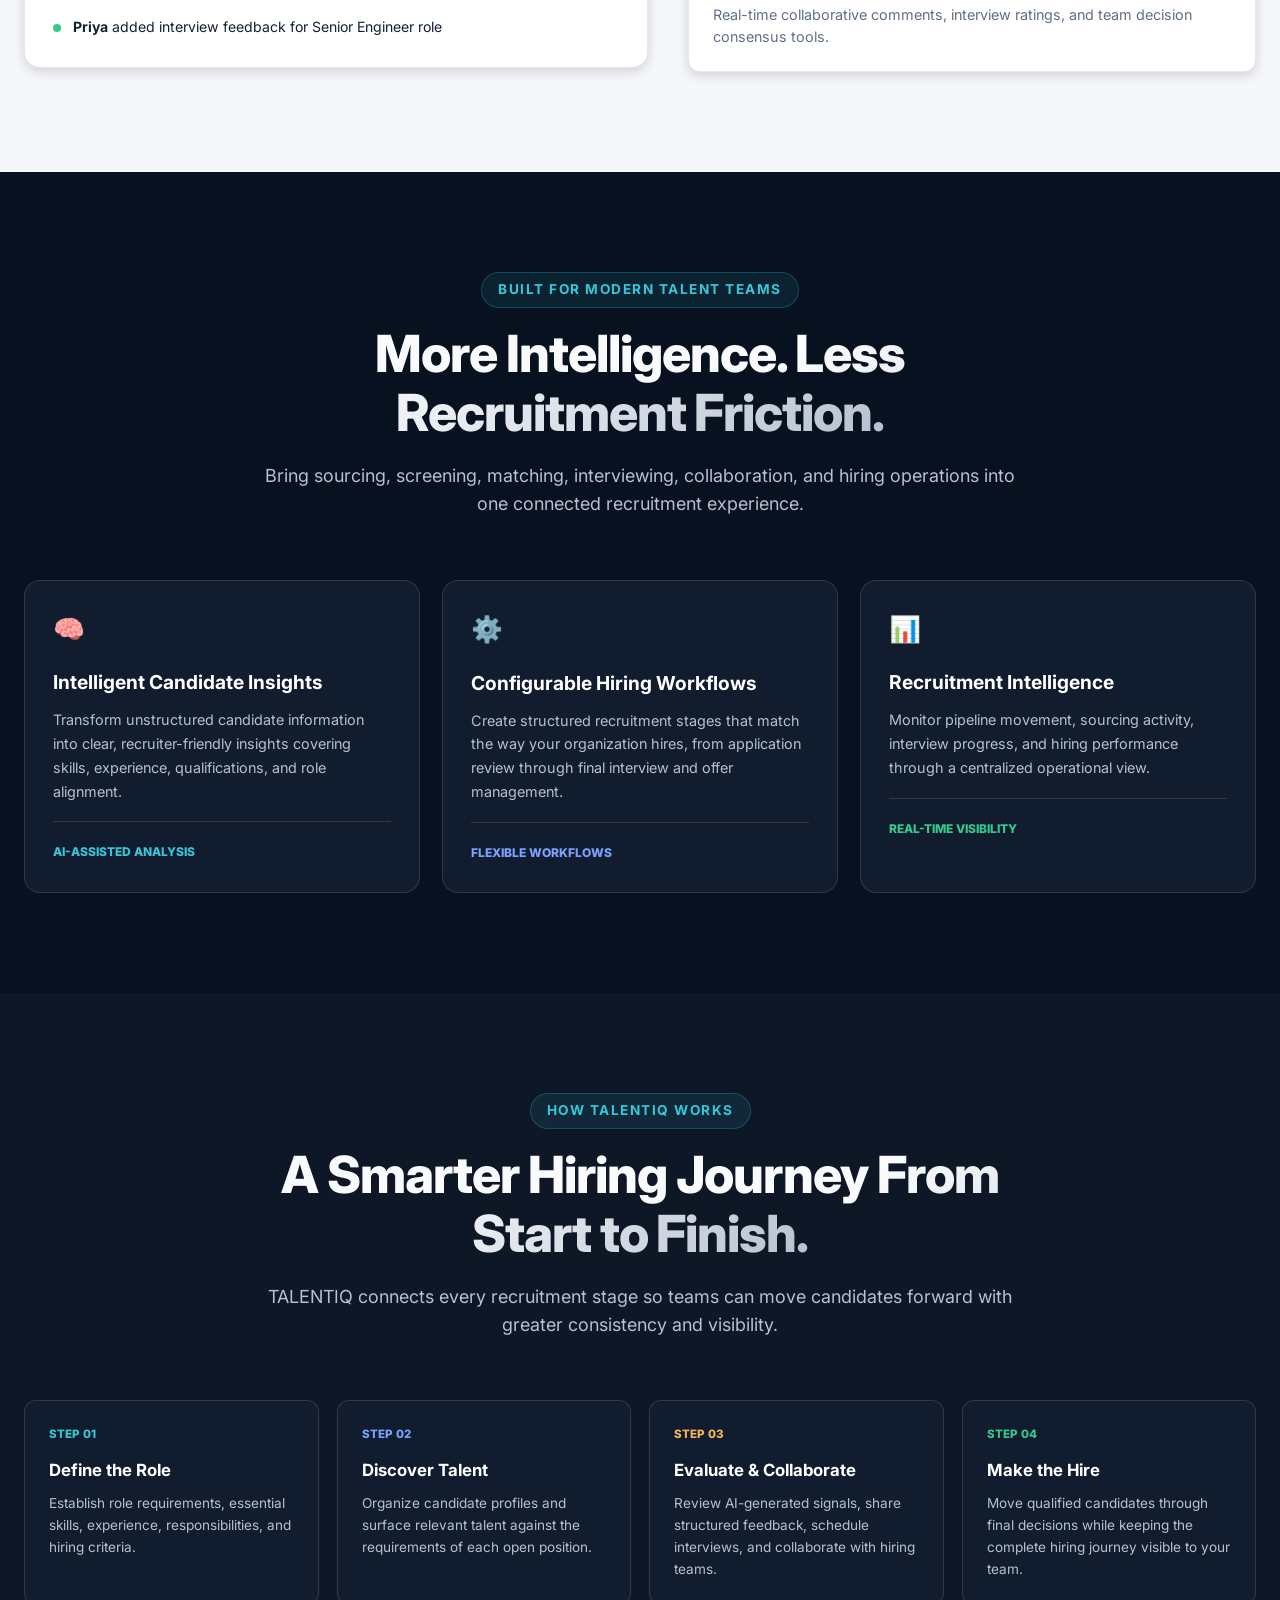
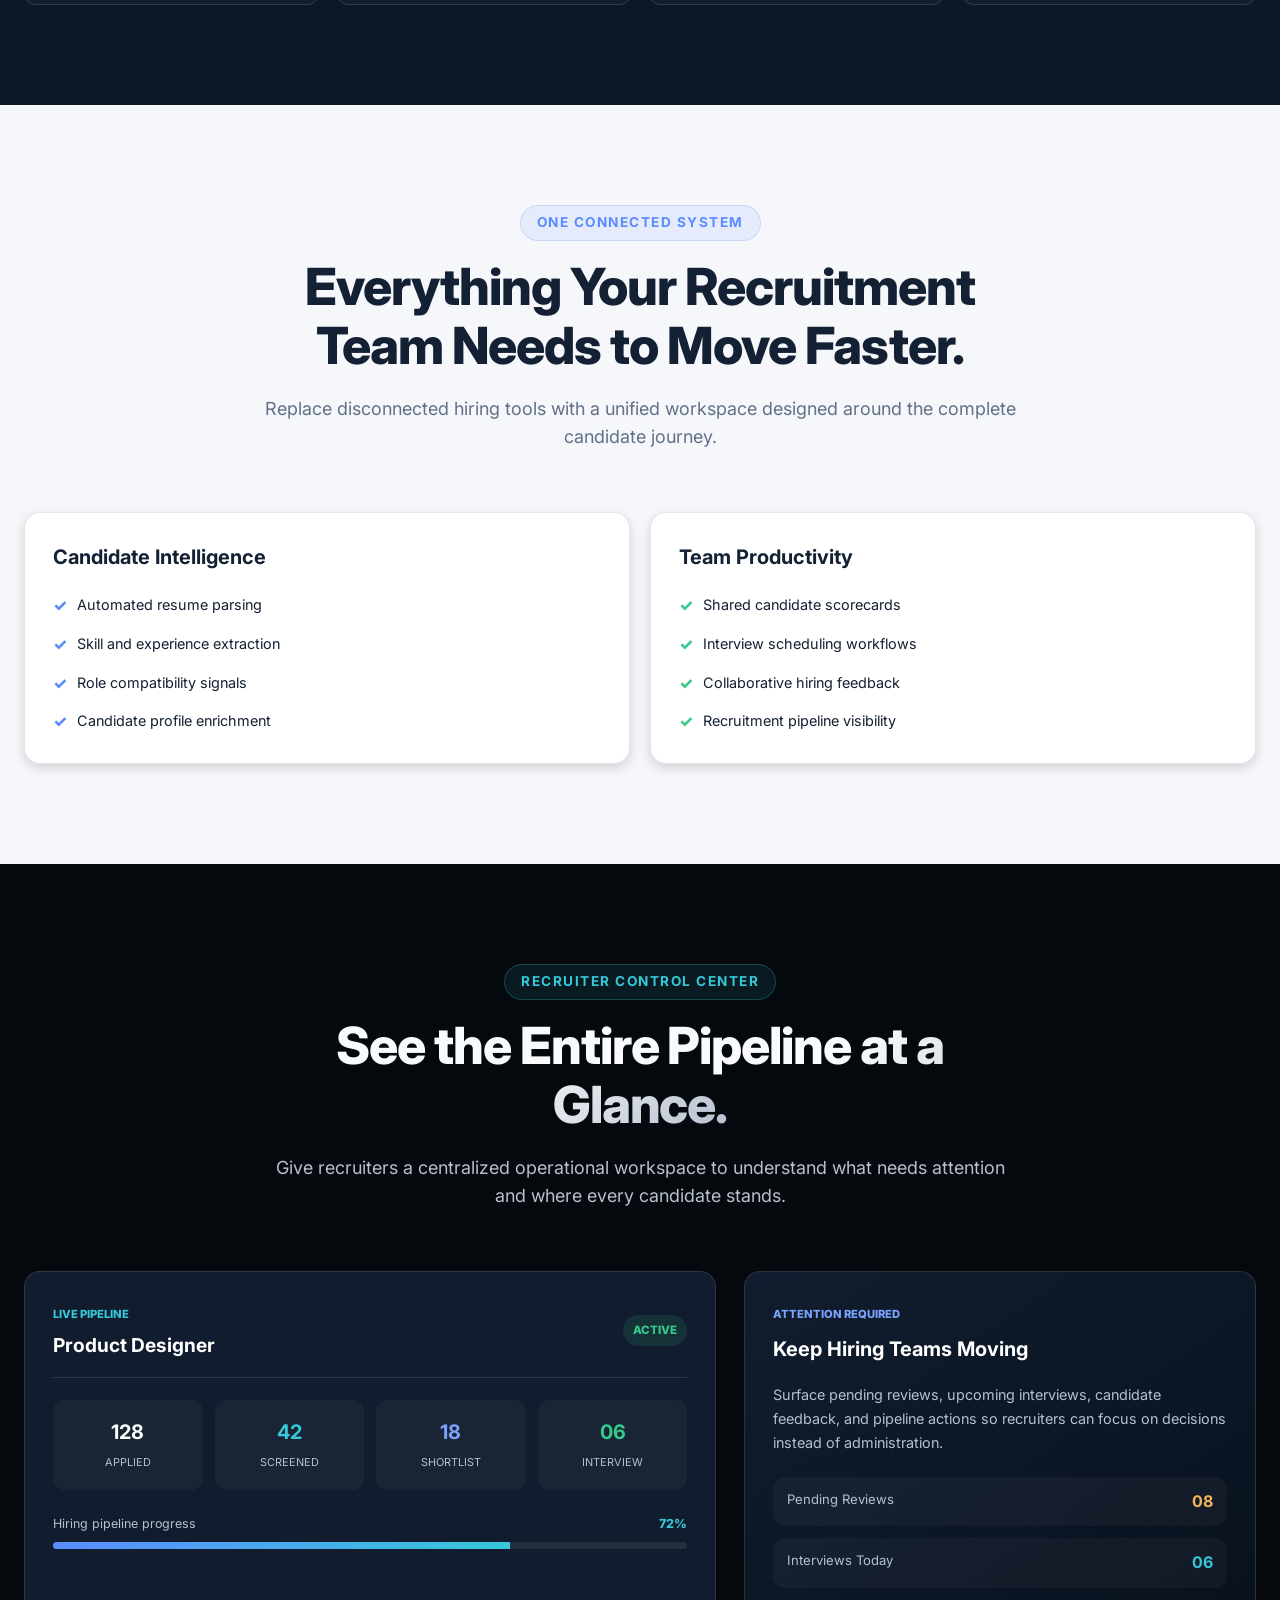
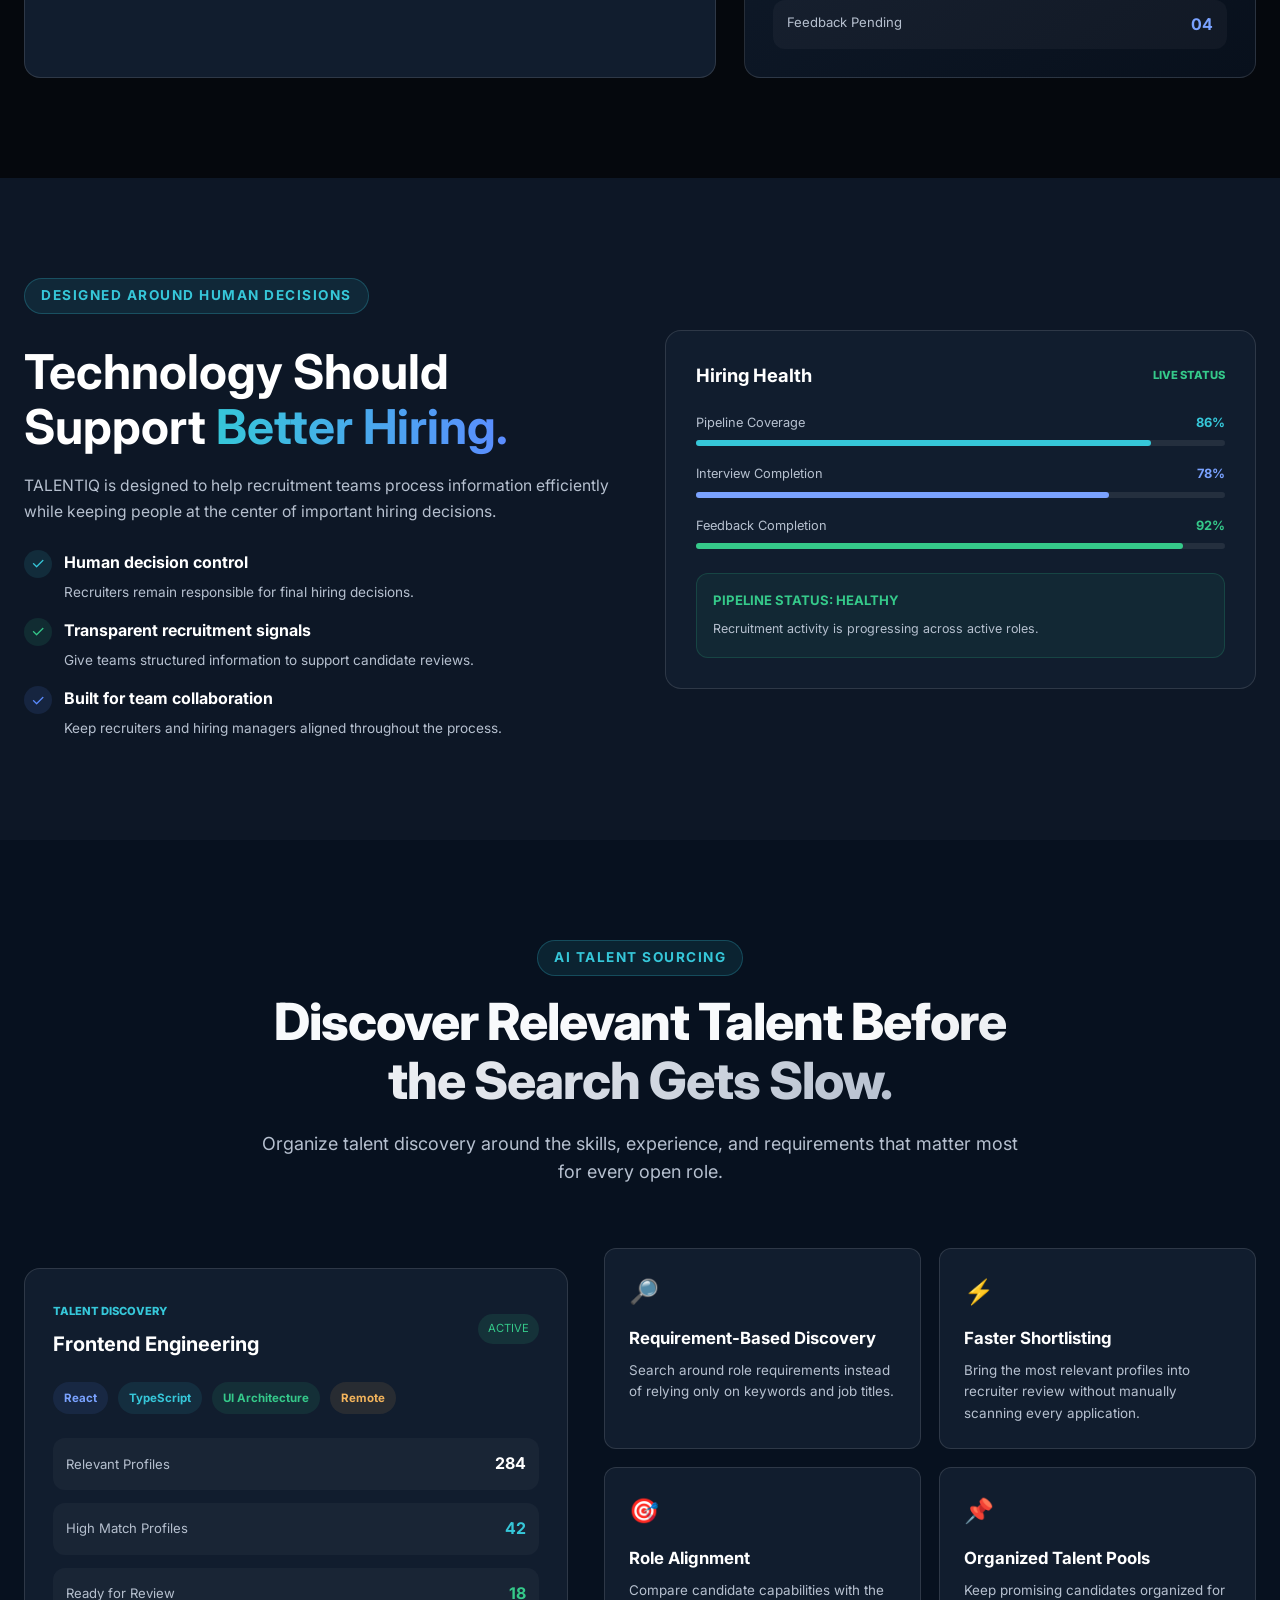
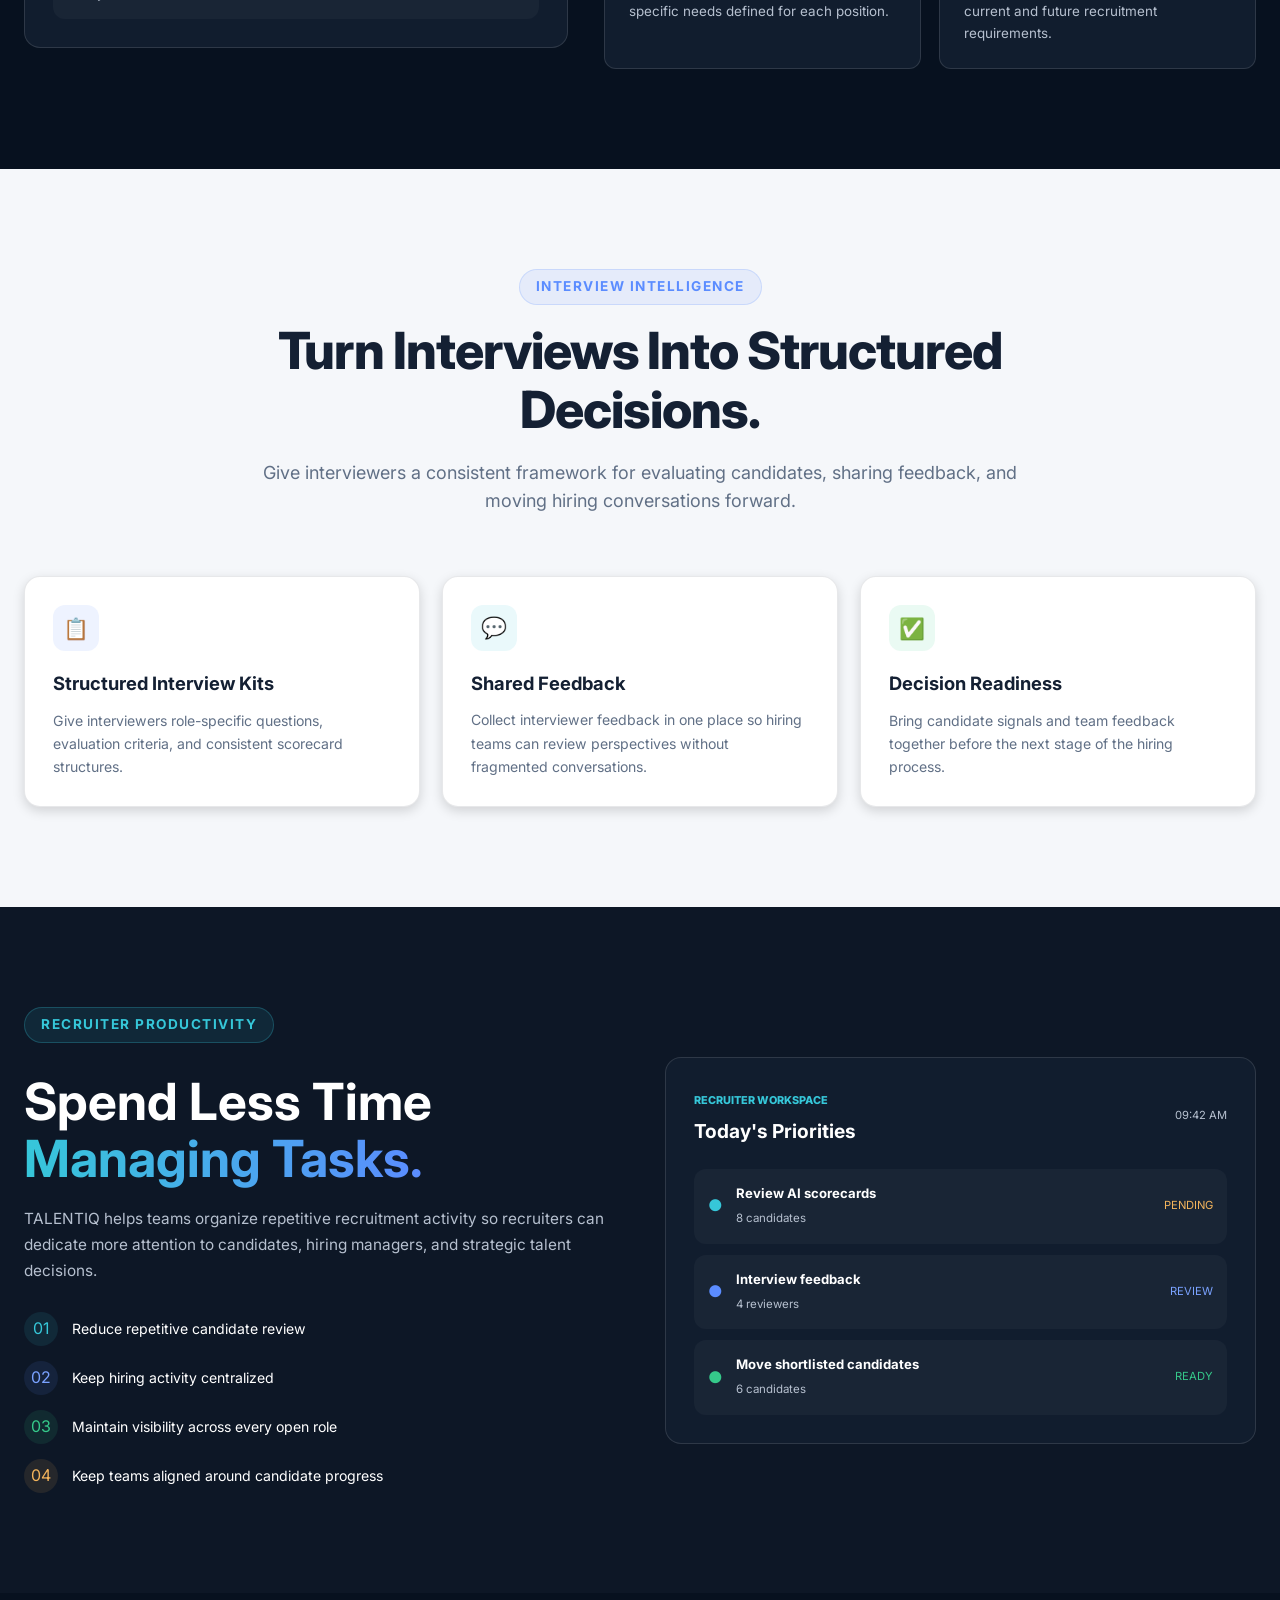
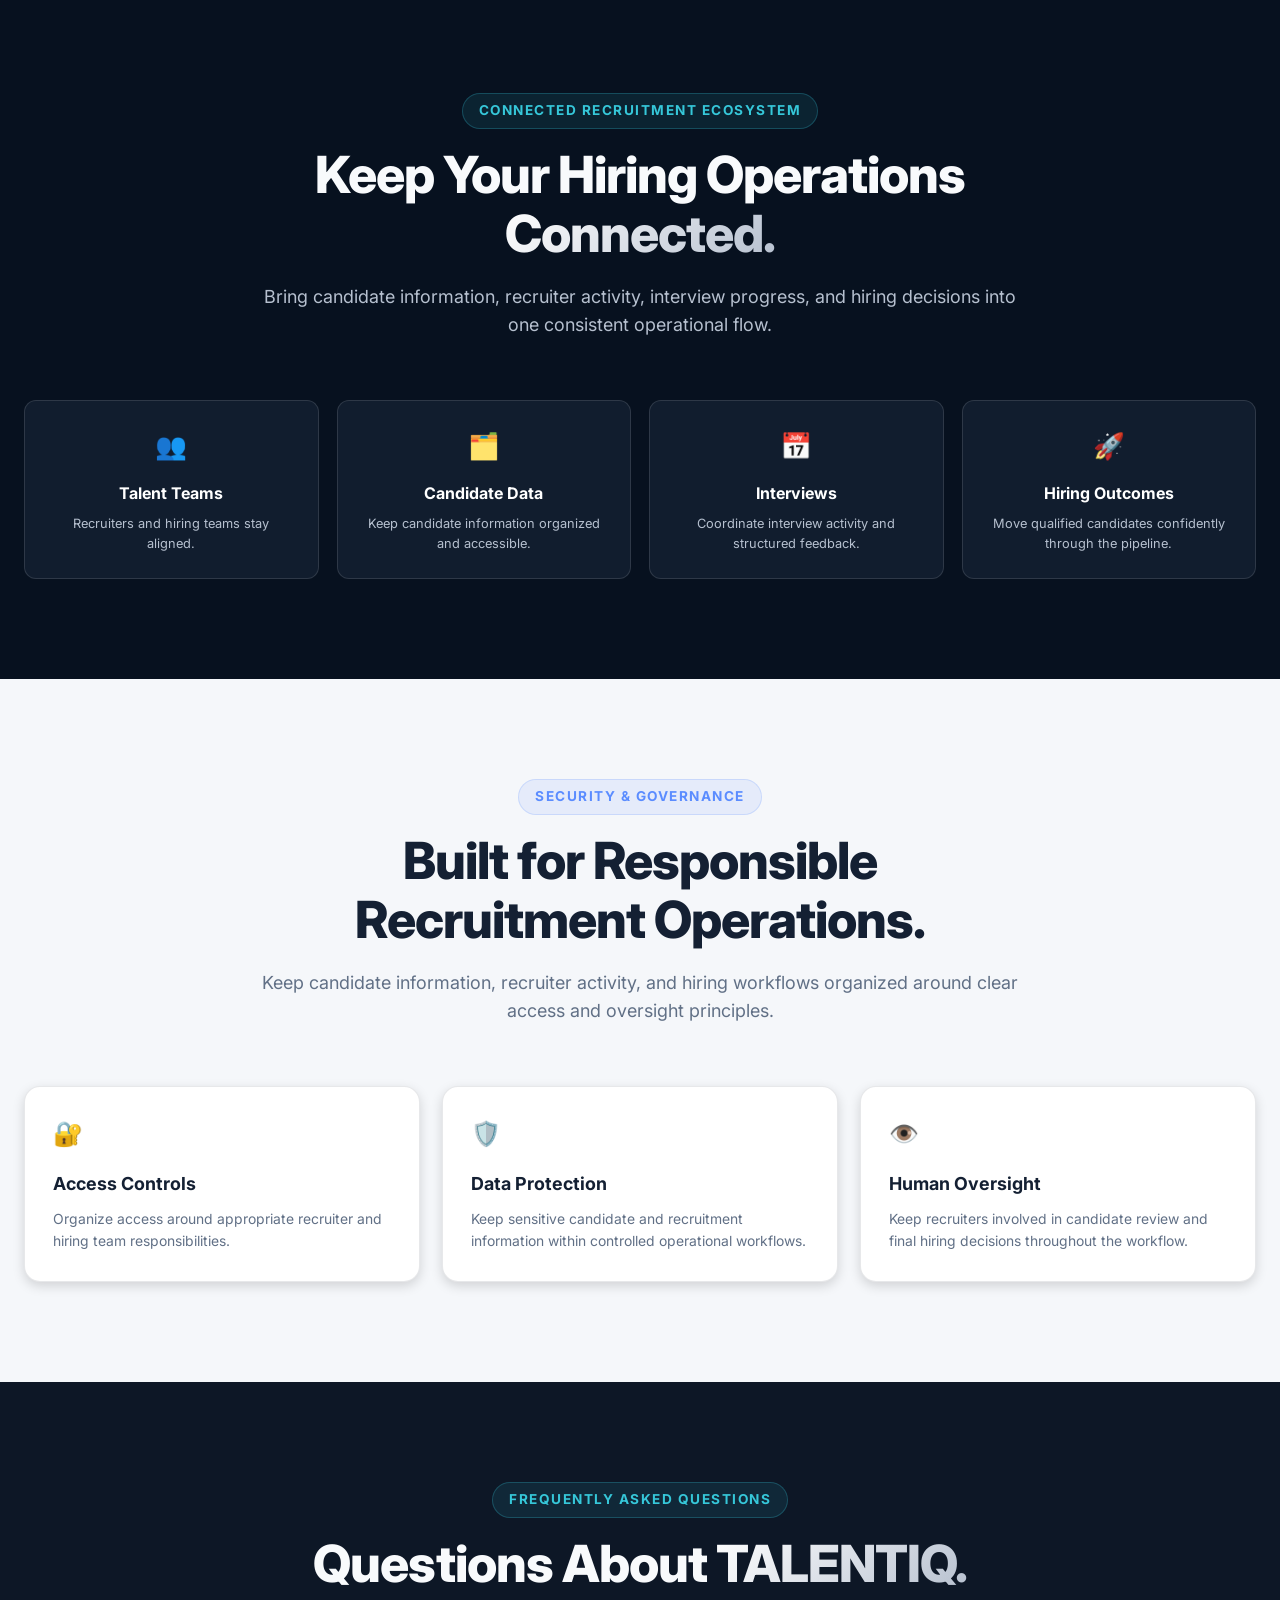
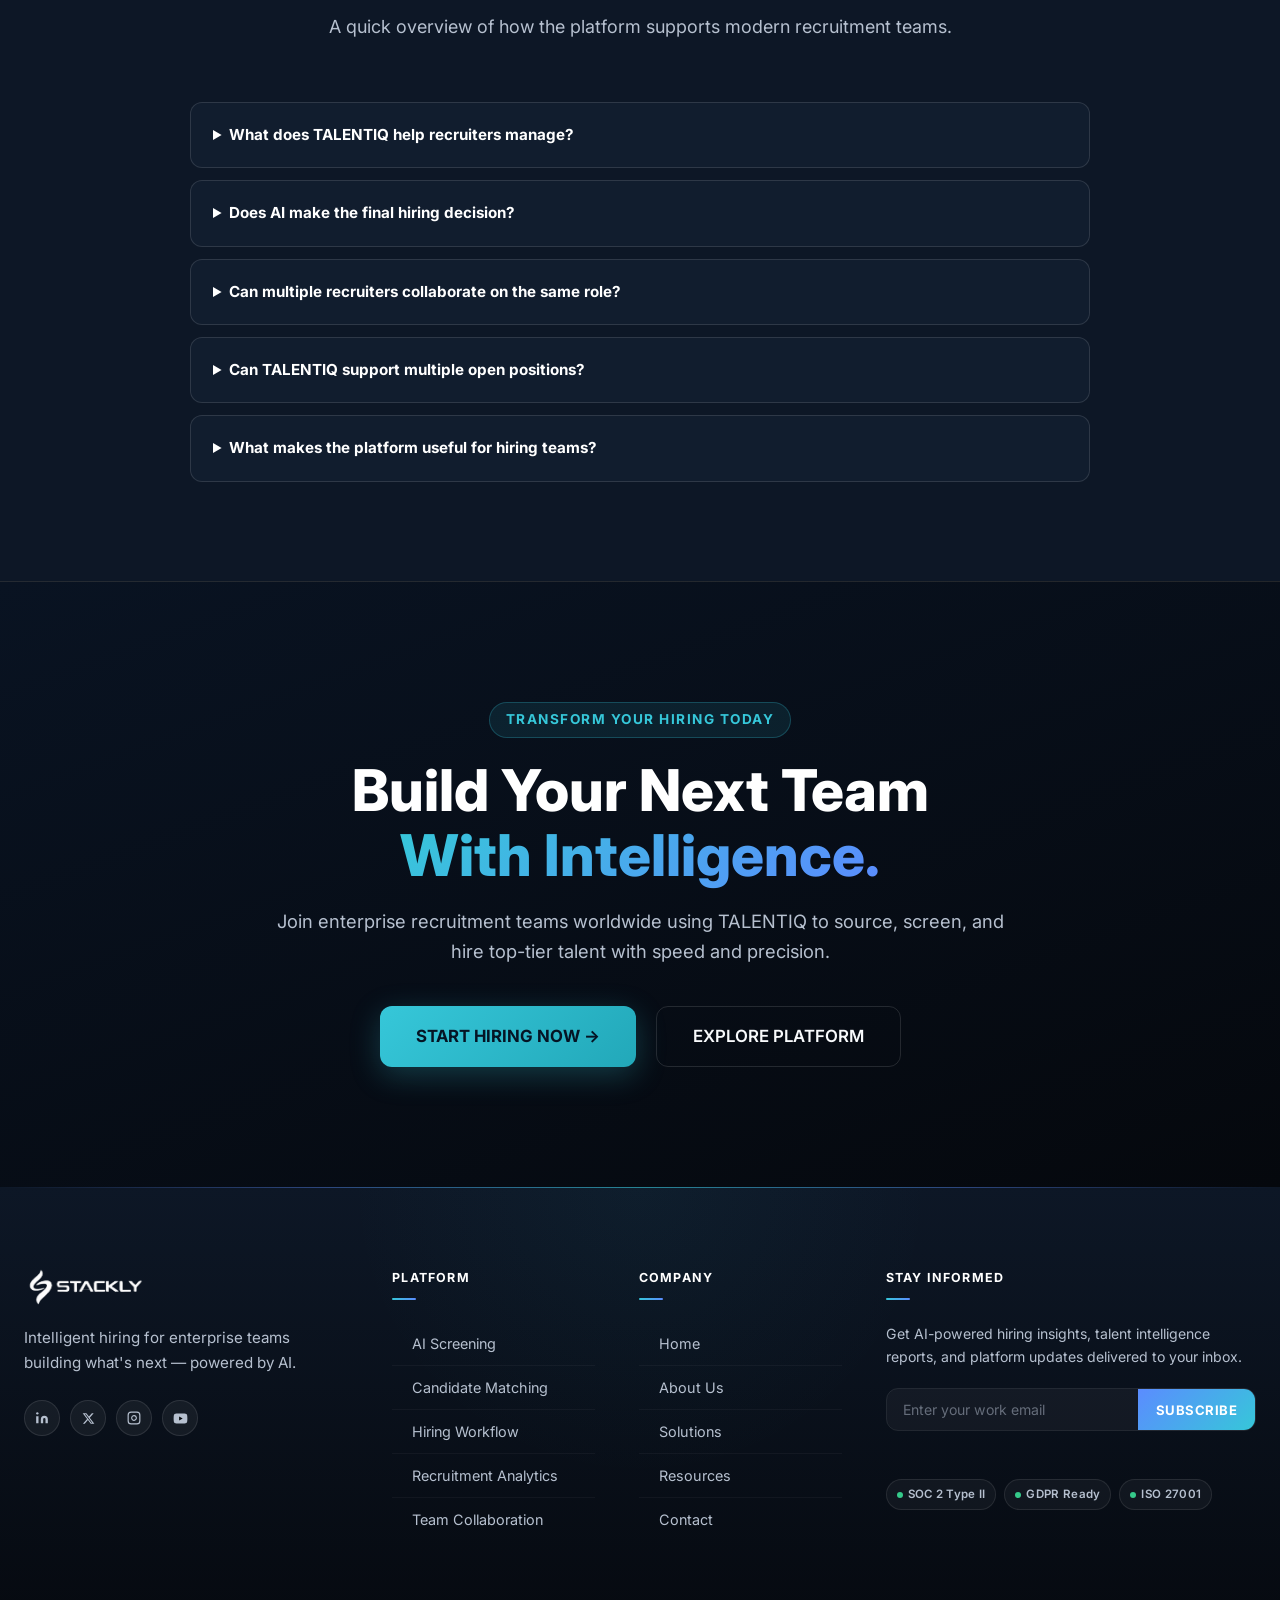
==== commit fca74605: "add" ====
--- a/index.html
+++ b/index.html
@@ -77,8 +77,7 @@
       <div class="brand-logo">
         <img src="assets/logo.webp" alt="TALENTIQ">
         <div class="brand-text">
-          <span class="brand-name">TALENTIQ</span>
-          <span class="brand-subtitle">AI RECRUITMENT</span>
+        
         </div>
       </div>
       <button class="drawer-close-btn" id="drawerClose" aria-label="Close Menu">✕</button>
@@ -710,6 +709,1673 @@
       </div>
     </section>
 
+
+
+    <!-- ============================================================
+     ADDITIONAL CONTENT — PLATFORM CAPABILITIES
+     ============================================================ -->
+<section class="section section-dark">
+  <div class="container">
+
+    <div class="section-header reveal">
+      <span class="eyebrow">BUILT FOR MODERN TALENT TEAMS</span>
+      <h2 class="section-title">
+        More Intelligence. <span>Less Recruitment Friction.</span>
+      </h2>
+      <p class="section-subtitle">
+        Bring sourcing, screening, matching, interviewing, collaboration,
+        and hiring operations into one connected recruitment experience.
+      </p>
+    </div>
+
+    <div
+      style="display:grid;grid-template-columns:repeat(3,1fr);gap:22px;"
+      class="grid-3col">
+
+      <div class="hover-lift reveal-left"
+        style="background:var(--surface);border:1px solid var(--border-dark);
+        border-radius:var(--radius-lg);padding:28px;">
+
+        <div style="font-size:1.6rem;margin-bottom:18px;">🧠</div>
+
+        <h3 style="font-size:1.2rem;color:var(--white);margin-bottom:10px;">
+          Intelligent Candidate Insights
+        </h3>
+
+        <p style="font-size:.9rem;color:var(--text-secondary);line-height:1.65;">
+          Transform unstructured candidate information into clear,
+          recruiter-friendly insights covering skills, experience,
+          qualifications, and role alignment.
+        </p>
+
+        <div style="margin-top:18px;padding-top:16px;border-top:1px solid var(--border-dark);">
+          <span style="font-size:.75rem;color:var(--cyan);font-weight:800;">
+            AI-ASSISTED ANALYSIS
+          </span>
+        </div>
+      </div>
+
+
+      <div class="hover-lift reveal"
+        style="background:var(--surface);border:1px solid var(--border-dark);
+        border-radius:var(--radius-lg);padding:28px;">
+
+        <div style="font-size:1.6rem;margin-bottom:18px;">⚙️</div>
+
+        <h3 style="font-size:1.2rem;color:var(--white);margin-bottom:10px;">
+          Configurable Hiring Workflows
+        </h3>
+
+        <p style="font-size:.9rem;color:var(--text-secondary);line-height:1.65;">
+          Create structured recruitment stages that match the way your
+          organization hires, from application review through final
+          interview and offer management.
+        </p>
+
+        <div style="margin-top:18px;padding-top:16px;border-top:1px solid var(--border-dark);">
+          <span style="font-size:.75rem;color:var(--primary-soft);font-weight:800;">
+            FLEXIBLE WORKFLOWS
+          </span>
+        </div>
+      </div>
+
+
+      <div class="hover-lift reveal-right"
+        style="background:var(--surface);border:1px solid var(--border-dark);
+        border-radius:var(--radius-lg);padding:28px;">
+
+        <div style="font-size:1.6rem;margin-bottom:18px;">📊</div>
+
+        <h3 style="font-size:1.2rem;color:var(--white);margin-bottom:10px;">
+          Recruitment Intelligence
+        </h3>
+
+        <p style="font-size:.9rem;color:var(--text-secondary);line-height:1.65;">
+          Monitor pipeline movement, sourcing activity, interview progress,
+          and hiring performance through a centralized operational view.
+        </p>
+
+        <div style="margin-top:18px;padding-top:16px;border-top:1px solid var(--border-dark);">
+          <span style="font-size:.75rem;color:var(--success);font-weight:800;">
+            REAL-TIME VISIBILITY
+          </span>
+        </div>
+      </div>
+
+    </div>
+  </div>
+</section>
+
+
+<!-- ============================================================
+     ADDITIONAL CONTENT — HOW TALENTIQ WORKS
+     ============================================================ -->
+<section class="section section-secondary">
+  <div class="container">
+
+    <div class="section-header reveal">
+      <span class="eyebrow">HOW TALENTIQ WORKS</span>
+      <h2 class="section-title">
+        A Smarter Hiring Journey <span>From Start to Finish.</span>
+      </h2>
+      <p class="section-subtitle">
+        TALENTIQ connects every recruitment stage so teams can move
+        candidates forward with greater consistency and visibility.
+      </p>
+    </div>
+
+    <div
+      style="display:grid;grid-template-columns:repeat(4,1fr);gap:18px;"
+      class="grid-3col reveal-scale">
+
+      <div
+        style="background:var(--surface);border:1px solid var(--border-dark);
+        border-radius:var(--radius-md);padding:24px;">
+
+        <div style="font-size:.72rem;color:var(--cyan);font-weight:800;margin-bottom:14px;">
+          STEP 01
+        </div>
+
+        <h4 style="color:var(--white);font-size:1.05rem;margin-bottom:9px;">
+          Define the Role
+        </h4>
+
+        <p style="color:var(--text-secondary);font-size:.85rem;line-height:1.6;">
+          Establish role requirements, essential skills, experience,
+          responsibilities, and hiring criteria.
+        </p>
+      </div>
+
+
+      <div
+        style="background:var(--surface);border:1px solid var(--border-dark);
+        border-radius:var(--radius-md);padding:24px;">
+
+        <div style="font-size:.72rem;color:var(--primary-soft);font-weight:800;margin-bottom:14px;">
+          STEP 02
+        </div>
+
+        <h4 style="color:var(--white);font-size:1.05rem;margin-bottom:9px;">
+          Discover Talent
+        </h4>
+
+        <p style="color:var(--text-secondary);font-size:.85rem;line-height:1.6;">
+          Organize candidate profiles and surface relevant talent
+          against the requirements of each open position.
+        </p>
+      </div>
+
+
+      <div
+        style="background:var(--surface);border:1px solid var(--border-dark);
+        border-radius:var(--radius-md);padding:24px;">
+
+        <div style="font-size:.72rem;color:var(--warning);font-weight:800;margin-bottom:14px;">
+          STEP 03
+        </div>
+
+        <h4 style="color:var(--white);font-size:1.05rem;margin-bottom:9px;">
+          Evaluate & Collaborate
+        </h4>
+
+        <p style="color:var(--text-secondary);font-size:.85rem;line-height:1.6;">
+          Review AI-generated signals, share structured feedback,
+          schedule interviews, and collaborate with hiring teams.
+        </p>
+      </div>
+
+
+      <div
+        style="background:var(--surface);border:1px solid var(--border-dark);
+        border-radius:var(--radius-md);padding:24px;">
+
+        <div style="font-size:.72rem;color:var(--success);font-weight:800;margin-bottom:14px;">
+          STEP 04
+        </div>
+
+        <h4 style="color:var(--white);font-size:1.05rem;margin-bottom:9px;">
+          Make the Hire
+        </h4>
+
+        <p style="color:var(--text-secondary);font-size:.85rem;line-height:1.6;">
+          Move qualified candidates through final decisions while
+          keeping the complete hiring journey visible to your team.
+        </p>
+      </div>
+
+    </div>
+  </div>
+</section>
+
+
+<!-- ============================================================
+     ADDITIONAL CONTENT — FEATURE MATRIX
+     ============================================================ -->
+<section class="section section-light">
+  <div class="container">
+
+    <div class="section-header reveal">
+      <span class="eyebrow eyebrow-light">ONE CONNECTED SYSTEM</span>
+      <h2 class="section-title">
+        Everything Your Recruitment Team <span>Needs to Move Faster.</span>
+      </h2>
+      <p class="section-subtitle">
+        Replace disconnected hiring tools with a unified workspace
+        designed around the complete candidate journey.
+      </p>
+    </div>
+
+    <div
+      style="display:grid;grid-template-columns:1fr 1fr;gap:20px;"
+      class="grid-2col">
+
+      <div class="reveal-left"
+        style="background:var(--surface-white);border:1px solid var(--border-light);
+        border-radius:var(--radius-lg);padding:28px;box-shadow:var(--shadow-sm);">
+
+        <h3 style="color:var(--dark-text);font-size:1.25rem;margin-bottom:20px;">
+          Candidate Intelligence
+        </h3>
+
+        <div style="display:flex;flex-direction:column;gap:13px;">
+
+          <div style="display:flex;gap:10px;align-items:flex-start;">
+            <span style="color:var(--primary);font-weight:800;">✓</span>
+            <span style="font-size:.9rem;color:var(--dark-text);">
+              Automated resume parsing
+            </span>
+          </div>
+
+          <div style="display:flex;gap:10px;align-items:flex-start;">
+            <span style="color:var(--primary);font-weight:800;">✓</span>
+            <span style="font-size:.9rem;color:var(--dark-text);">
+              Skill and experience extraction
+            </span>
+          </div>
+
+          <div style="display:flex;gap:10px;align-items:flex-start;">
+            <span style="color:var(--primary);font-weight:800;">✓</span>
+            <span style="font-size:.9rem;color:var(--dark-text);">
+              Role compatibility signals
+            </span>
+          </div>
+
+          <div style="display:flex;gap:10px;align-items:flex-start;">
+            <span style="color:var(--primary);font-weight:800;">✓</span>
+            <span style="font-size:.9rem;color:var(--dark-text);">
+              Candidate profile enrichment
+            </span>
+          </div>
+
+        </div>
+      </div>
+
+
+      <div class="reveal-right"
+        style="background:var(--surface-white);border:1px solid var(--border-light);
+        border-radius:var(--radius-lg);padding:28px;box-shadow:var(--shadow-sm);">
+
+        <h3 style="color:var(--dark-text);font-size:1.25rem;margin-bottom:20px;">
+          Team Productivity
+        </h3>
+
+        <div style="display:flex;flex-direction:column;gap:13px;">
+
+          <div style="display:flex;gap:10px;align-items:flex-start;">
+            <span style="color:var(--success);font-weight:800;">✓</span>
+            <span style="font-size:.9rem;color:var(--dark-text);">
+              Shared candidate scorecards
+            </span>
+          </div>
+
+          <div style="display:flex;gap:10px;align-items:flex-start;">
+            <span style="color:var(--success);font-weight:800;">✓</span>
+            <span style="font-size:.9rem;color:var(--dark-text);">
+              Interview scheduling workflows
+            </span>
+          </div>
+
+          <div style="display:flex;gap:10px;align-items:flex-start;">
+            <span style="color:var(--success);font-weight:800;">✓</span>
+            <span style="font-size:.9rem;color:var(--dark-text);">
+              Collaborative hiring feedback
+            </span>
+          </div>
+
+          <div style="display:flex;gap:10px;align-items:flex-start;">
+            <span style="color:var(--success);font-weight:800;">✓</span>
+            <span style="font-size:.9rem;color:var(--dark-text);">
+              Recruitment pipeline visibility
+            </span>
+          </div>
+
+        </div>
+      </div>
+
+    </div>
+  </div>
+</section>
+
+
+<!-- ============================================================
+     ADDITIONAL CONTENT — RECRUITER CONTROL CENTER
+     ============================================================ -->
+<section class="section section-darkest">
+  <div class="container">
+
+    <div class="section-header reveal">
+      <span class="eyebrow">RECRUITER CONTROL CENTER</span>
+      <h2 class="section-title">
+        See the Entire Pipeline <span>at a Glance.</span>
+      </h2>
+      <p class="section-subtitle">
+        Give recruiters a centralized operational workspace to understand
+        what needs attention and where every candidate stands.
+      </p>
+    </div>
+
+    <div
+      style="display:grid;grid-template-columns:1.15fr .85fr;gap:28px;align-items:stretch;"
+      class="grid-2col">
+
+      <div class="reveal-left"
+        style="background:var(--surface);border:1px solid var(--border-dark);
+        border-radius:var(--radius-lg);padding:28px;">
+
+        <div
+          style="display:flex;justify-content:space-between;align-items:center;
+          margin-bottom:22px;padding-bottom:16px;border-bottom:1px solid var(--border-dark);">
+
+          <div>
+            <span style="font-size:.7rem;color:var(--cyan);font-weight:800;">
+              LIVE PIPELINE
+            </span>
+
+            <h3 style="font-size:1.2rem;color:var(--white);margin-top:5px;">
+              Product Designer
+            </h3>
+          </div>
+
+          <span
+            style="font-size:.72rem;color:var(--success);
+            background:rgba(53,201,138,.12);padding:6px 10px;
+            border-radius:var(--radius-full);font-weight:800;">
+            ACTIVE
+          </span>
+        </div>
+
+
+        <div style="display:grid;grid-template-columns:repeat(4,1fr);gap:12px;">
+
+          <div
+            style="background:rgba(255,255,255,.035);padding:16px;
+            border-radius:var(--radius-md);text-align:center;">
+            <strong style="display:block;font-size:1.25rem;color:var(--white);">
+              128
+            </strong>
+            <span style="font-size:.68rem;color:var(--text-secondary);">
+              APPLIED
+            </span>
+          </div>
+
+          <div
+            style="background:rgba(255,255,255,.035);padding:16px;
+            border-radius:var(--radius-md);text-align:center;">
+            <strong style="display:block;font-size:1.25rem;color:var(--cyan);">
+              42
+            </strong>
+            <span style="font-size:.68rem;color:var(--text-secondary);">
+              SCREENED
+            </span>
+          </div>
+
+          <div
+            style="background:rgba(255,255,255,.035);padding:16px;
+            border-radius:var(--radius-md);text-align:center;">
+            <strong style="display:block;font-size:1.25rem;color:var(--primary-soft);">
+              18
+            </strong>
+            <span style="font-size:.68rem;color:var(--text-secondary);">
+              SHORTLIST
+            </span>
+          </div>
+
+          <div
+            style="background:rgba(255,255,255,.035);padding:16px;
+            border-radius:var(--radius-md);text-align:center;">
+            <strong style="display:block;font-size:1.25rem;color:var(--success);">
+              06
+            </strong>
+            <span style="font-size:.68rem;color:var(--text-secondary);">
+              INTERVIEW
+            </span>
+          </div>
+
+        </div>
+
+
+        <div style="margin-top:24px;">
+
+          <div
+            style="display:flex;justify-content:space-between;
+            margin-bottom:8px;font-size:.78rem;">
+            <span style="color:var(--text-secondary);">
+              Hiring pipeline progress
+            </span>
+
+            <span style="color:var(--cyan);font-weight:800;">
+              72%
+            </span>
+          </div>
+
+          <div
+            style="height:7px;background:rgba(255,255,255,.08);
+            border-radius:10px;overflow:hidden;">
+
+            <div
+              style="width:72%;height:100%;
+              background:linear-gradient(90deg,var(--primary),var(--cyan));">
+            </div>
+
+          </div>
+        </div>
+
+      </div>
+
+
+      <div class="reveal-right"
+        style="background:linear-gradient(145deg,var(--surface),var(--bg-deep));
+        border:1px solid var(--border-dark);
+        border-radius:var(--radius-lg);padding:28px;">
+
+        <span
+          style="font-size:.7rem;color:var(--primary-soft);
+          font-weight:800;">
+          ATTENTION REQUIRED
+        </span>
+
+        <h3
+          style="font-size:1.25rem;color:var(--white);
+          margin:8px 0 18px;">
+          Keep Hiring Teams Moving
+        </h3>
+
+        <p
+          style="font-size:.9rem;color:var(--text-secondary);
+          line-height:1.65;margin-bottom:22px;">
+          Surface pending reviews, upcoming interviews, candidate
+          feedback, and pipeline actions so recruiters can focus on
+          decisions instead of administration.
+        </p>
+
+        <div style="display:flex;flex-direction:column;gap:12px;">
+
+          <div
+            style="display:flex;justify-content:space-between;
+            padding:12px 14px;background:rgba(255,255,255,.035);
+            border-radius:var(--radius-md);">
+            <span style="font-size:.82rem;color:var(--text-secondary);">
+              Pending Reviews
+            </span>
+            <strong style="color:var(--warning);">08</strong>
+          </div>
+
+          <div
+            style="display:flex;justify-content:space-between;
+            padding:12px 14px;background:rgba(255,255,255,.035);
+            border-radius:var(--radius-md);">
+            <span style="font-size:.82rem;color:var(--text-secondary);">
+              Interviews Today
+            </span>
+            <strong style="color:var(--cyan);">06</strong>
+          </div>
+
+          <div
+            style="display:flex;justify-content:space-between;
+            padding:12px 14px;background:rgba(255,255,255,.035);
+            border-radius:var(--radius-md);">
+            <span style="font-size:.82rem;color:var(--text-secondary);">
+              Feedback Pending
+            </span>
+            <strong style="color:var(--primary-soft);">04</strong>
+          </div>
+
+        </div>
+
+      </div>
+
+    </div>
+  </div>
+</section>
+
+
+<!-- ============================================================
+     ADDITIONAL CONTENT — TRUST SIGNALS
+     ============================================================ -->
+<section class="section section-secondary">
+  <div class="container">
+
+    <div
+      style="display:grid;grid-template-columns:1fr 1fr;
+      gap:50px;align-items:center;"
+      class="grid-2col">
+
+      <div class="reveal-left">
+
+        <span class="eyebrow">DESIGNED AROUND HUMAN DECISIONS</span>
+
+        <h2
+          style="font-size:clamp(2rem,4vw,3rem);
+          line-height:1.15;color:var(--white);margin:14px 0 18px;">
+          Technology Should Support
+          <span
+            style="background:linear-gradient(90deg,var(--cyan),var(--primary));
+            -webkit-background-clip:text;
+            -webkit-text-fill-color:transparent;">
+            Better Hiring.
+          </span>
+        </h2>
+
+        <p
+          style="font-size:.98rem;color:var(--text-secondary);
+          line-height:1.7;margin-bottom:24px;">
+          TALENTIQ is designed to help recruitment teams process
+          information efficiently while keeping people at the center
+          of important hiring decisions.
+        </p>
+
+        <div style="display:flex;flex-direction:column;gap:14px;">
+
+          <div style="display:flex;gap:12px;align-items:flex-start;">
+            <span
+              style="width:28px;height:28px;border-radius:50%;
+              background:rgba(54,199,217,.12);color:var(--cyan);
+              display:flex;align-items:center;justify-content:center;">
+              ✓
+            </span>
+
+            <div>
+              <strong style="color:var(--white);display:block;margin-bottom:3px;">
+                Human decision control
+              </strong>
+
+              <span style="font-size:.85rem;color:var(--text-secondary);">
+                Recruiters remain responsible for final hiring decisions.
+              </span>
+            </div>
+          </div>
+
+
+          <div style="display:flex;gap:12px;align-items:flex-start;">
+            <span
+              style="width:28px;height:28px;border-radius:50%;
+              background:rgba(53,201,138,.12);color:var(--success);
+              display:flex;align-items:center;justify-content:center;">
+              ✓
+            </span>
+
+            <div>
+              <strong style="color:var(--white);display:block;margin-bottom:3px;">
+                Transparent recruitment signals
+              </strong>
+
+              <span style="font-size:.85rem;color:var(--text-secondary);">
+                Give teams structured information to support candidate reviews.
+              </span>
+            </div>
+          </div>
+
+
+          <div style="display:flex;gap:12px;align-items:flex-start;">
+            <span
+              style="width:28px;height:28px;border-radius:50%;
+              background:rgba(91,140,255,.12);color:var(--primary);
+              display:flex;align-items:center;justify-content:center;">
+              ✓
+            </span>
+
+            <div>
+              <strong style="color:var(--white);display:block;margin-bottom:3px;">
+                Built for team collaboration
+              </strong>
+
+              <span style="font-size:.85rem;color:var(--text-secondary);">
+                Keep recruiters and hiring managers aligned throughout the process.
+              </span>
+            </div>
+          </div>
+
+        </div>
+      </div>
+
+
+      <div class="reveal-right"
+        style="background:var(--surface);border:1px solid var(--border-dark);
+        border-radius:var(--radius-lg);padding:30px;">
+
+        <div
+          style="display:flex;justify-content:space-between;
+          align-items:center;margin-bottom:22px;">
+          <h3 style="font-size:1.15rem;color:var(--white);">
+            Hiring Health
+          </h3>
+
+          <span
+            style="font-size:.7rem;color:var(--success);
+            font-weight:800;">
+            LIVE STATUS
+          </span>
+        </div>
+
+        <div style="display:flex;flex-direction:column;gap:18px;">
+
+          <div>
+            <div
+              style="display:flex;justify-content:space-between;
+              margin-bottom:7px;font-size:.8rem;">
+              <span style="color:var(--text-secondary);">
+                Pipeline Coverage
+              </span>
+              <strong style="color:var(--cyan);">86%</strong>
+            </div>
+
+            <div
+              style="height:6px;background:rgba(255,255,255,.08);
+              border-radius:10px;">
+              <div
+                style="width:86%;height:100%;
+                background:var(--cyan);border-radius:10px;">
+              </div>
+            </div>
+          </div>
+
+
+          <div>
+            <div
+              style="display:flex;justify-content:space-between;
+              margin-bottom:7px;font-size:.8rem;">
+              <span style="color:var(--text-secondary);">
+                Interview Completion
+              </span>
+              <strong style="color:var(--primary-soft);">78%</strong>
+            </div>
+
+            <div
+              style="height:6px;background:rgba(255,255,255,.08);
+              border-radius:10px;">
+              <div
+                style="width:78%;height:100%;
+                background:var(--primary-soft);border-radius:10px;">
+              </div>
+            </div>
+          </div>
+
+
+          <div>
+            <div
+              style="display:flex;justify-content:space-between;
+              margin-bottom:7px;font-size:.8rem;">
+              <span style="color:var(--text-secondary);">
+                Feedback Completion
+              </span>
+              <strong style="color:var(--success);">92%</strong>
+            </div>
+
+            <div
+              style="height:6px;background:rgba(255,255,255,.08);
+              border-radius:10px;">
+              <div
+                style="width:92%;height:100%;
+                background:var(--success);border-radius:10px;">
+              </div>
+            </div>
+          </div>
+
+        </div>
+
+        <div
+          style="margin-top:24px;padding:16px;
+          background:rgba(53,201,138,.07);
+          border:1px solid rgba(53,201,138,.18);
+          border-radius:var(--radius-md);">
+
+          <strong
+            style="display:block;color:var(--success);
+            font-size:.82rem;margin-bottom:4px;">
+            PIPELINE STATUS: HEALTHY
+          </strong>
+
+          <span
+            style="font-size:.78rem;color:var(--text-secondary);">
+            Recruitment activity is progressing across active roles.
+          </span>
+
+        </div>
+
+      </div>
+
+    </div>
+  </div>
+</section>
+
+
+<!-- ============================================================
+     ADDITIONAL SECTION — AI TALENT SOURCING
+     ============================================================ -->
+<section class="section section-dark">
+  <div class="container">
+
+    <div class="section-header reveal">
+      <span class="eyebrow">AI TALENT SOURCING</span>
+      <h2 class="section-title">
+        Discover Relevant Talent <span>Before the Search Gets Slow.</span>
+      </h2>
+      <p class="section-subtitle">
+        Organize talent discovery around the skills, experience, and
+        requirements that matter most for every open role.
+      </p>
+    </div>
+
+    <div
+      style="display:grid;grid-template-columns:1fr 1.2fr;gap:36px;align-items:center;"
+      class="grid-2col">
+
+      <div class="reveal-left">
+
+        <div
+          style="background:var(--surface);border:1px solid var(--border-dark);
+          border-radius:var(--radius-lg);padding:28px;">
+
+          <div
+            style="display:flex;align-items:center;justify-content:space-between;
+            margin-bottom:22px;">
+
+            <div>
+              <span
+                style="font-size:.7rem;color:var(--cyan);font-weight:800;">
+                TALENT DISCOVERY
+              </span>
+
+              <h3
+                style="font-size:1.25rem;color:var(--white);margin-top:5px;">
+                Frontend Engineering
+              </h3>
+            </div>
+
+            <span
+              style="font-size:.7rem;color:var(--success);
+              background:rgba(53,201,138,.12);
+              padding:6px 10px;border-radius:var(--radius-full);">
+              ACTIVE
+            </span>
+          </div>
+
+
+          <div
+            style="display:flex;gap:10px;flex-wrap:wrap;margin-bottom:24px;">
+
+            <span
+              style="padding:7px 11px;border-radius:var(--radius-full);
+              background:rgba(91,140,255,.1);color:var(--primary-soft);
+              font-size:.72rem;font-weight:700;">
+              React
+            </span>
+
+            <span
+              style="padding:7px 11px;border-radius:var(--radius-full);
+              background:rgba(54,199,217,.1);color:var(--cyan);
+              font-size:.72rem;font-weight:700;">
+              TypeScript
+            </span>
+
+            <span
+              style="padding:7px 11px;border-radius:var(--radius-full);
+              background:rgba(53,201,138,.1);color:var(--success);
+              font-size:.72rem;font-weight:700;">
+              UI Architecture
+            </span>
+
+            <span
+              style="padding:7px 11px;border-radius:var(--radius-full);
+              background:rgba(243,180,92,.1);color:var(--warning);
+              font-size:.72rem;font-weight:700;">
+              Remote
+            </span>
+
+          </div>
+
+
+          <div style="display:flex;flex-direction:column;gap:13px;">
+
+            <div
+              style="display:flex;align-items:center;justify-content:space-between;
+              padding:13px;background:rgba(255,255,255,.035);
+              border-radius:var(--radius-md);">
+
+              <span style="font-size:.82rem;color:var(--text-secondary);">
+                Relevant Profiles
+              </span>
+
+              <strong style="color:var(--white);">
+                284
+              </strong>
+            </div>
+
+
+            <div
+              style="display:flex;align-items:center;justify-content:space-between;
+              padding:13px;background:rgba(255,255,255,.035);
+              border-radius:var(--radius-md);">
+
+              <span style="font-size:.82rem;color:var(--text-secondary);">
+                High Match Profiles
+              </span>
+
+              <strong style="color:var(--cyan);">
+                42
+              </strong>
+            </div>
+
+
+            <div
+              style="display:flex;align-items:center;justify-content:space-between;
+              padding:13px;background:rgba(255,255,255,.035);
+              border-radius:var(--radius-md);">
+
+              <span style="font-size:.82rem;color:var(--text-secondary);">
+                Ready for Review
+              </span>
+
+              <strong style="color:var(--success);">
+                18
+              </strong>
+            </div>
+
+          </div>
+
+        </div>
+      </div>
+
+
+      <div class="reveal-right">
+
+        <div
+          style="display:grid;grid-template-columns:repeat(2,1fr);gap:18px;">
+
+          <div
+            style="background:var(--surface);border:1px solid var(--border-dark);
+            border-radius:var(--radius-md);padding:24px;">
+
+            <div style="font-size:1.5rem;margin-bottom:14px;">
+              🔎
+            </div>
+
+            <h4 style="font-size:1.05rem;color:var(--white);margin-bottom:8px;">
+              Requirement-Based Discovery
+            </h4>
+
+            <p
+              style="font-size:.84rem;color:var(--text-secondary);
+              line-height:1.6;">
+              Search around role requirements instead of relying only
+              on keywords and job titles.
+            </p>
+
+          </div>
+
+
+          <div
+            style="background:var(--surface);border:1px solid var(--border-dark);
+            border-radius:var(--radius-md);padding:24px;">
+
+            <div style="font-size:1.5rem;margin-bottom:14px;">
+              ⚡
+            </div>
+
+            <h4 style="font-size:1.05rem;color:var(--white);margin-bottom:8px;">
+              Faster Shortlisting
+            </h4>
+
+            <p
+              style="font-size:.84rem;color:var(--text-secondary);
+              line-height:1.6;">
+              Bring the most relevant profiles into recruiter review
+              without manually scanning every application.
+            </p>
+
+          </div>
+
+
+          <div
+            style="background:var(--surface);border:1px solid var(--border-dark);
+            border-radius:var(--radius-md);padding:24px;">
+
+            <div style="font-size:1.5rem;margin-bottom:14px;">
+              🎯
+            </div>
+
+            <h4 style="font-size:1.05rem;color:var(--white);margin-bottom:8px;">
+              Role Alignment
+            </h4>
+
+            <p
+              style="font-size:.84rem;color:var(--text-secondary);
+              line-height:1.6;">
+              Compare candidate capabilities with the specific needs
+              defined for each position.
+            </p>
+
+          </div>
+
+
+          <div
+            style="background:var(--surface);border:1px solid var(--border-dark);
+            border-radius:var(--radius-md);padding:24px;">
+
+            <div style="font-size:1.5rem;margin-bottom:14px;">
+              📌
+            </div>
+
+            <h4 style="font-size:1.05rem;color:var(--white);margin-bottom:8px;">
+              Organized Talent Pools
+            </h4>
+
+            <p
+              style="font-size:.84rem;color:var(--text-secondary);
+              line-height:1.6;">
+              Keep promising candidates organized for current and
+              future recruitment requirements.
+            </p>
+
+          </div>
+
+        </div>
+
+      </div>
+
+    </div>
+  </div>
+</section>
+
+
+<!-- ============================================================
+     ADDITIONAL SECTION — INTERVIEW INTELLIGENCE
+     ============================================================ -->
+<section class="section section-light">
+  <div class="container">
+
+    <div class="section-header reveal">
+      <span class="eyebrow eyebrow-light">INTERVIEW INTELLIGENCE</span>
+      <h2 class="section-title">
+        Turn Interviews Into <span>Structured Decisions.</span>
+      </h2>
+      <p class="section-subtitle">
+        Give interviewers a consistent framework for evaluating candidates,
+        sharing feedback, and moving hiring conversations forward.
+      </p>
+    </div>
+
+
+    <div
+      style="display:grid;grid-template-columns:repeat(3,1fr);gap:22px;"
+      class="grid-3col">
+
+      <div class="hover-lift reveal-left"
+        style="background:var(--surface-white);
+        border:1px solid var(--border-light);
+        border-radius:var(--radius-lg);
+        padding:28px;
+        box-shadow:var(--shadow-sm);">
+
+        <div
+          style="width:46px;height:46px;border-radius:var(--radius-md);
+          display:flex;align-items:center;justify-content:center;
+          background:rgba(91,140,255,.1);
+          color:var(--primary);font-size:1.3rem;margin-bottom:18px;">
+          📋
+        </div>
+
+        <h3
+          style="font-size:1.15rem;color:var(--dark-text);
+          margin-bottom:10px;">
+          Structured Interview Kits
+        </h3>
+
+        <p
+          style="font-size:.88rem;color:var(--dark-muted);
+          line-height:1.65;">
+          Give interviewers role-specific questions, evaluation criteria,
+          and consistent scorecard structures.
+        </p>
+
+      </div>
+
+
+      <div class="hover-lift reveal"
+        style="background:var(--surface-white);
+        border:1px solid var(--border-light);
+        border-radius:var(--radius-lg);
+        padding:28px;
+        box-shadow:var(--shadow-sm);">
+
+        <div
+          style="width:46px;height:46px;border-radius:var(--radius-md);
+          display:flex;align-items:center;justify-content:center;
+          background:rgba(54,199,217,.1);
+          color:var(--cyan);font-size:1.3rem;margin-bottom:18px;">
+          💬
+        </div>
+
+        <h3
+          style="font-size:1.15rem;color:var(--dark-text);
+          margin-bottom:10px;">
+          Shared Feedback
+        </h3>
+
+        <p
+          style="font-size:.88rem;color:var(--dark-muted);
+          line-height:1.65;">
+          Collect interviewer feedback in one place so hiring teams
+          can review perspectives without fragmented conversations.
+        </p>
+
+      </div>
+
+
+      <div class="hover-lift reveal-right"
+        style="background:var(--surface-white);
+        border:1px solid var(--border-light);
+        border-radius:var(--radius-lg);
+        padding:28px;
+        box-shadow:var(--shadow-sm);">
+
+        <div
+          style="width:46px;height:46px;border-radius:var(--radius-md);
+          display:flex;align-items:center;justify-content:center;
+          background:rgba(53,201,138,.1);
+          color:var(--success);font-size:1.3rem;margin-bottom:18px;">
+          ✅
+        </div>
+
+        <h3
+          style="font-size:1.15rem;color:var(--dark-text);
+          margin-bottom:10px;">
+          Decision Readiness
+        </h3>
+
+        <p
+          style="font-size:.88rem;color:var(--dark-muted);
+          line-height:1.65;">
+          Bring candidate signals and team feedback together before
+          the next stage of the hiring process.
+        </p>
+
+      </div>
+
+    </div>
+  </div>
+</section>
+
+
+<!-- ============================================================
+     ADDITIONAL SECTION — RECRUITER PRODUCTIVITY
+     ============================================================ -->
+<section class="section section-secondary">
+  <div class="container">
+
+    <div
+      style="display:grid;grid-template-columns:1fr 1fr;gap:50px;
+      align-items:center;"
+      class="grid-2col">
+
+      <div class="reveal-left">
+
+        <span class="eyebrow">
+          RECRUITER PRODUCTIVITY
+        </span>
+
+        <h2
+          style="font-size:clamp(2rem,4vw,3.2rem);
+          line-height:1.12;color:var(--white);
+          margin:14px 0 18px;">
+          Spend Less Time
+          <span
+            style="background:linear-gradient(90deg,var(--cyan),var(--primary));
+            -webkit-background-clip:text;
+            -webkit-text-fill-color:transparent;">
+            Managing Tasks.
+          </span>
+        </h2>
+
+        <p
+          style="font-size:.96rem;color:var(--text-secondary);
+          line-height:1.7;margin-bottom:28px;">
+          TALENTIQ helps teams organize repetitive recruitment activity
+          so recruiters can dedicate more attention to candidates,
+          hiring managers, and strategic talent decisions.
+        </p>
+
+
+        <div style="display:flex;flex-direction:column;gap:15px;">
+
+          <div
+            style="display:flex;gap:14px;align-items:center;">
+
+            <span
+              style="width:34px;height:34px;border-radius:50%;
+              display:flex;align-items:center;justify-content:center;
+              background:rgba(54,199,217,.1);
+              color:var(--cyan);">
+              01
+            </span>
+
+            <span style="font-size:.88rem;color:var(--white);">
+              Reduce repetitive candidate review
+            </span>
+
+          </div>
+
+
+          <div
+            style="display:flex;gap:14px;align-items:center;">
+
+            <span
+              style="width:34px;height:34px;border-radius:50%;
+              display:flex;align-items:center;justify-content:center;
+              background:rgba(91,140,255,.1);
+              color:var(--primary-soft);">
+              02
+            </span>
+
+            <span style="font-size:.88rem;color:var(--white);">
+              Keep hiring activity centralized
+            </span>
+
+          </div>
+
+
+          <div
+            style="display:flex;gap:14px;align-items:center;">
+
+            <span
+              style="width:34px;height:34px;border-radius:50%;
+              display:flex;align-items:center;justify-content:center;
+              background:rgba(53,201,138,.1);
+              color:var(--success);">
+              03
+            </span>
+
+            <span style="font-size:.88rem;color:var(--white);">
+              Maintain visibility across every open role
+            </span>
+
+          </div>
+
+
+          <div
+            style="display:flex;gap:14px;align-items:center;">
+
+            <span
+              style="width:34px;height:34px;border-radius:50%;
+              display:flex;align-items:center;justify-content:center;
+              background:rgba(243,180,92,.1);
+              color:var(--warning);">
+              04
+            </span>
+
+            <span style="font-size:.88rem;color:var(--white);">
+              Keep teams aligned around candidate progress
+            </span>
+
+          </div>
+
+        </div>
+
+      </div>
+
+
+      <div class="reveal-right"
+        style="background:var(--surface);
+        border:1px solid var(--border-dark);
+        border-radius:var(--radius-lg);
+        padding:28px;">
+
+        <div
+          style="display:flex;justify-content:space-between;
+          align-items:center;margin-bottom:22px;">
+
+          <div>
+            <span
+              style="font-size:.68rem;color:var(--cyan);
+              font-weight:800;">
+              RECRUITER WORKSPACE
+            </span>
+
+            <h3
+              style="font-size:1.2rem;color:var(--white);
+              margin-top:5px;">
+              Today's Priorities
+            </h3>
+          </div>
+
+          <span
+            style="font-size:.7rem;color:var(--text-secondary);">
+            09:42 AM
+          </span>
+
+        </div>
+
+
+        <div style="display:flex;flex-direction:column;gap:11px;">
+
+          <div
+            style="display:flex;align-items:center;gap:13px;
+            padding:14px;background:rgba(255,255,255,.035);
+            border-radius:var(--radius-md);">
+
+            <span style="color:var(--cyan);">●</span>
+
+            <div style="flex:1;">
+              <strong
+                style="display:block;color:var(--white);
+                font-size:.82rem;">
+                Review AI scorecards
+              </strong>
+
+              <span
+                style="font-size:.72rem;color:var(--text-secondary);">
+                8 candidates
+              </span>
+            </div>
+
+            <span style="font-size:.7rem;color:var(--warning);">
+              PENDING
+            </span>
+
+          </div>
+
+
+          <div
+            style="display:flex;align-items:center;gap:13px;
+            padding:14px;background:rgba(255,255,255,.035);
+            border-radius:var(--radius-md);">
+
+            <span style="color:var(--primary);">●</span>
+
+            <div style="flex:1;">
+              <strong
+                style="display:block;color:var(--white);
+                font-size:.82rem;">
+                Interview feedback
+              </strong>
+
+              <span
+                style="font-size:.72rem;color:var(--text-secondary);">
+                4 reviewers
+              </span>
+            </div>
+
+            <span style="font-size:.7rem;color:var(--primary-soft);">
+              REVIEW
+            </span>
+
+          </div>
+
+
+          <div
+            style="display:flex;align-items:center;gap:13px;
+            padding:14px;background:rgba(255,255,255,.035);
+            border-radius:var(--radius-md);">
+
+            <span style="color:var(--success);">●</span>
+
+            <div style="flex:1;">
+              <strong
+                style="display:block;color:var(--white);
+                font-size:.82rem;">
+                Move shortlisted candidates
+              </strong>
+
+              <span
+                style="font-size:.72rem;color:var(--text-secondary);">
+                6 candidates
+              </span>
+            </div>
+
+            <span style="font-size:.7rem;color:var(--success);">
+              READY
+            </span>
+
+          </div>
+
+        </div>
+
+      </div>
+
+    </div>
+  </div>
+</section>
+
+
+<!-- ============================================================
+     ADDITIONAL SECTION — INTEGRATED RECRUITMENT ECOSYSTEM
+     ============================================================ -->
+<section class="section section-dark">
+  <div class="container">
+
+    <div class="section-header reveal">
+      <span class="eyebrow">CONNECTED RECRUITMENT ECOSYSTEM</span>
+      <h2 class="section-title">
+        Keep Your Hiring Operations <span>Connected.</span>
+      </h2>
+      <p class="section-subtitle">
+        Bring candidate information, recruiter activity, interview progress,
+        and hiring decisions into one consistent operational flow.
+      </p>
+    </div>
+
+
+    <div
+      style="display:grid;grid-template-columns:repeat(4,1fr);gap:18px;"
+      class="grid-3col reveal-scale">
+
+      <div
+        style="background:var(--surface);border:1px solid var(--border-dark);
+        border-radius:var(--radius-md);padding:25px;text-align:center;">
+
+        <div
+          style="font-size:1.6rem;margin-bottom:14px;">
+          👥
+        </div>
+
+        <h4 style="color:var(--white);margin-bottom:7px;">
+          Talent Teams
+        </h4>
+
+        <p
+          style="font-size:.8rem;color:var(--text-secondary);
+          line-height:1.55;">
+          Recruiters and hiring teams stay aligned.
+        </p>
+
+      </div>
+
+
+      <div
+        style="background:var(--surface);border:1px solid var(--border-dark);
+        border-radius:var(--radius-md);padding:25px;text-align:center;">
+
+        <div
+          style="font-size:1.6rem;margin-bottom:14px;">
+          🗂️
+        </div>
+
+        <h4 style="color:var(--white);margin-bottom:7px;">
+          Candidate Data
+        </h4>
+
+        <p
+          style="font-size:.8rem;color:var(--text-secondary);
+          line-height:1.55;">
+          Keep candidate information organized and accessible.
+        </p>
+
+      </div>
+
+
+      <div
+        style="background:var(--surface);border:1px solid var(--border-dark);
+        border-radius:var(--radius-md);padding:25px;text-align:center;">
+
+        <div
+          style="font-size:1.6rem;margin-bottom:14px;">
+          📅
+        </div>
+
+        <h4 style="color:var(--white);margin-bottom:7px;">
+          Interviews
+        </h4>
+
+        <p
+          style="font-size:.8rem;color:var(--text-secondary);
+          line-height:1.55;">
+          Coordinate interview activity and structured feedback.
+        </p>
+
+      </div>
+
+
+      <div
+        style="background:var(--surface);border:1px solid var(--border-dark);
+        border-radius:var(--radius-md);padding:25px;text-align:center;">
+
+        <div
+          style="font-size:1.6rem;margin-bottom:14px;">
+          🚀
+        </div>
+
+        <h4 style="color:var(--white);margin-bottom:7px;">
+          Hiring Outcomes
+        </h4>
+
+        <p
+          style="font-size:.8rem;color:var(--text-secondary);
+          line-height:1.55;">
+          Move qualified candidates confidently through the pipeline.
+        </p>
+
+      </div>
+
+    </div>
+  </div>
+</section>
+
+
+<!-- ============================================================
+     ADDITIONAL SECTION — SECURITY & GOVERNANCE
+     ============================================================ -->
+<section class="section section-light">
+  <div class="container">
+
+    <div class="section-header reveal">
+      <span class="eyebrow eyebrow-light">SECURITY & GOVERNANCE</span>
+      <h2 class="section-title">
+        Built for <span>Responsible Recruitment Operations.</span>
+      </h2>
+      <p class="section-subtitle">
+        Keep candidate information, recruiter activity, and hiring
+        workflows organized around clear access and oversight principles.
+      </p>
+    </div>
+
+
+    <div
+      style="display:grid;grid-template-columns:repeat(3,1fr);gap:22px;"
+      class="grid-3col">
+
+      <div
+        style="background:var(--surface-white);
+        border:1px solid var(--border-light);
+        border-radius:var(--radius-lg);
+        padding:28px;box-shadow:var(--shadow-sm);">
+
+        <div style="font-size:1.5rem;margin-bottom:16px;">
+          🔐
+        </div>
+
+        <h3
+          style="font-size:1.12rem;color:var(--dark-text);
+          margin-bottom:9px;">
+          Access Controls
+        </h3>
+
+        <p
+          style="font-size:.87rem;color:var(--dark-muted);
+          line-height:1.65;">
+          Organize access around appropriate recruiter and hiring
+          team responsibilities.
+        </p>
+
+      </div>
+
+
+      <div
+        style="background:var(--surface-white);
+        border:1px solid var(--border-light);
+        border-radius:var(--radius-lg);
+        padding:28px;box-shadow:var(--shadow-sm);">
+
+        <div style="font-size:1.5rem;margin-bottom:16px;">
+          🛡️
+        </div>
+
+        <h3
+          style="font-size:1.12rem;color:var(--dark-text);
+          margin-bottom:9px;">
+          Data Protection
+        </h3>
+
+        <p
+          style="font-size:.87rem;color:var(--dark-muted);
+          line-height:1.65;">
+          Keep sensitive candidate and recruitment information
+          within controlled operational workflows.
+        </p>
+
+      </div>
+
+
+      <div
+        style="background:var(--surface-white);
+        border:1px solid var(--border-light);
+        border-radius:var(--radius-lg);
+        padding:28px;box-shadow:var(--shadow-sm);">
+
+        <div style="font-size:1.5rem;margin-bottom:16px;">
+          👁️
+        </div>
+
+        <h3
+          style="font-size:1.12rem;color:var(--dark-text);
+          margin-bottom:9px;">
+          Human Oversight
+        </h3>
+
+        <p
+          style="font-size:.87rem;color:var(--dark-muted);
+          line-height:1.65;">
+          Keep recruiters involved in candidate review and final
+          hiring decisions throughout the workflow.
+        </p>
+
+      </div>
+
+    </div>
+  </div>
+</section>
+
+
+<!-- ============================================================
+     ADDITIONAL SECTION — FAQ
+     ============================================================ -->
+<section class="section section-secondary">
+  <div class="container">
+
+    <div class="section-header reveal">
+      <span class="eyebrow">FREQUENTLY ASKED QUESTIONS</span>
+      <h2 class="section-title">
+        Questions About <span>TALENTIQ.</span>
+      </h2>
+      <p class="section-subtitle">
+        A quick overview of how the platform supports modern
+        recruitment teams.
+      </p>
+    </div>
+
+
+    <div
+      style="max-width:900px;margin:0 auto;
+      display:flex;flex-direction:column;gap:12px;"
+      class="reveal">
+
+
+      <details
+        style="background:var(--surface);
+        border:1px solid var(--border-dark);
+        border-radius:var(--radius-md);
+        padding:20px 22px;">
+
+        <summary
+          style="cursor:pointer;color:var(--white);
+          font-weight:700;font-size:.95rem;">
+          What does TALENTIQ help recruiters manage?
+        </summary>
+
+        <p
+          style="margin-top:13px;color:var(--text-secondary);
+          font-size:.87rem;line-height:1.65;">
+          TALENTIQ brings role creation, candidate sourcing,
+          AI-assisted screening, talent matching, interviews,
+          collaboration, and recruitment analytics into one workflow.
+        </p>
+
+      </details>
+
+
+      <details
+        style="background:var(--surface);
+        border:1px solid var(--border-dark);
+        border-radius:var(--radius-md);
+        padding:20px 22px;">
+
+        <summary
+          style="cursor:pointer;color:var(--white);
+          font-weight:700;font-size:.95rem;">
+          Does AI make the final hiring decision?
+        </summary>
+
+        <p
+          style="margin-top:13px;color:var(--text-secondary);
+          font-size:.87rem;line-height:1.65;">
+          No. AI-assisted signals are designed to support recruiter
+          workflows while human teams retain control over final
+          candidate decisions.
+        </p>
+
+      </details>
+
+
+      <details
+        style="background:var(--surface);
+        border:1px solid var(--border-dark);
+        border-radius:var(--radius-md);
+        padding:20px 22px;">
+
+        <summary
+          style="cursor:pointer;color:var(--white);
+          font-weight:700;font-size:.95rem;">
+          Can multiple recruiters collaborate on the same role?
+        </summary>
+
+        <p
+          style="margin-top:13px;color:var(--text-secondary);
+          font-size:.87rem;line-height:1.65;">
+          Yes. Teams can work around shared candidate information,
+          interview feedback, scorecards, and recruitment progress.
+        </p>
+
+      </details>
+
+
+      <details
+        style="background:var(--surface);
+        border:1px solid var(--border-dark);
+        border-radius:var(--radius-md);
+        padding:20px 22px;">
+
+        <summary
+          style="cursor:pointer;color:var(--white);
+          font-weight:700;font-size:.95rem;">
+          Can TALENTIQ support multiple open positions?
+        </summary>
+
+        <p
+          style="margin-top:13px;color:var(--text-secondary);
+          font-size:.87rem;line-height:1.65;">
+          The platform experience is designed around multiple roles,
+          candidate pipelines, hiring teams, and recruitment activities
+          running simultaneously.
+        </p>
+
+      </details>
+
+
+      <details
+        style="background:var(--surface);
+        border:1px solid var(--border-dark);
+        border-radius:var(--radius-md);
+        padding:20px 22px;">
+
+        <summary
+          style="cursor:pointer;color:var(--white);
+          font-weight:700;font-size:.95rem;">
+          What makes the platform useful for hiring teams?
+        </summary>
+
+        <p
+          style="margin-top:13px;color:var(--text-secondary);
+          font-size:.87rem;line-height:1.65;">
+          It connects candidate intelligence, workflow automation,
+          team collaboration, and recruitment analytics so teams
+          can work from a shared hiring view.
+        </p>
+
+      </details>
+
+    </div>
+  </div>
+</section>
+
     <!-- ============================================================
          SECTION 08 — FINAL CTA (MAJOR SECTION 8)
          ============================================================ -->
@@ -752,16 +2418,16 @@
 
             <!-- Social Icons -->
             <div class="footer-socials">
-              <a href="#" class="footer-social-icon" aria-label="LinkedIn" title="LinkedIn">
+              <a href="404.html" class="footer-social-icon" aria-label="LinkedIn" title="LinkedIn">
                 <svg width="14" height="14" viewBox="0 0 24 24" fill="currentColor"><path d="M16 8a6 6 0 0 1 6 6v7h-4v-7a2 2 0 0 0-2-2 2 2 0 0 0-2 2v7h-4v-7a6 6 0 0 1 6-6z"/><rect x="2" y="9" width="4" height="12"/><circle cx="4" cy="4" r="2"/></svg>
               </a>
-              <a href="#" class="footer-social-icon" aria-label="X (Twitter)" title="X">
+              <a href="404.html" class="footer-social-icon" aria-label="X (Twitter)" title="X">
                 <svg width="13" height="13" viewBox="0 0 24 24" fill="currentColor"><path d="M18.244 2.25h3.308l-7.227 8.26 8.502 11.24H16.17l-5.214-6.817L4.99 21.75H1.68l7.73-8.835L1.254 2.25H8.08l4.713 6.231zm-1.161 17.52h1.833L7.084 4.126H5.117z"/></svg>
               </a>
-              <a href="#" class="footer-social-icon" aria-label="Instagram" title="Instagram">
+              <a href="404.html" class="footer-social-icon" aria-label="Instagram" title="Instagram">
                 <svg width="14" height="14" viewBox="0 0 24 24" fill="none" stroke="currentColor" stroke-width="2"><rect x="2" y="2" width="20" height="20" rx="5" ry="5"/><path d="M16 11.37A4 4 0 1 1 12.63 8 4 4 0 0 1 16 11.37z"/><line x1="17.5" y1="6.5" x2="17.51" y2="6.5"/></svg>
               </a>
-              <a href="#" class="footer-social-icon" aria-label="YouTube" title="YouTube">
+              <a href="404.html" class="footer-social-icon" aria-label="YouTube" title="YouTube">
                 <svg width="15" height="15" viewBox="0 0 24 24" fill="currentColor"><path d="M22.54 6.42a2.78 2.78 0 0 0-1.95-1.96C18.88 4 12 4 12 4s-6.88 0-8.59.46a2.78 2.78 0 0 0-1.95 1.96A29 29 0 0 0 1 12a29 29 0 0 0 .46 5.58A2.78 2.78 0 0 0 3.41 19.6C5.12 20 12 20 12 20s6.88 0 8.59-.46a2.78 2.78 0 0 0 1.95-1.95A29 29 0 0 0 23 12a29 29 0 0 0-.46-5.58z"/><polygon points="9.75 15.02 15.5 12 9.75 8.98 9.75 15.02" fill="var(--bg-dark)"/></svg>
               </a>
             </div>
--- a/css/style.css
+++ b/css/style.css
@@ -1541,4 +1541,722 @@
         border-radius: 18px;
     }
 
+}
+
+
+
+
+
+/* Process Steps - Responsive */
+@media (max-width: 900px) {
+  .reveal-scale {
+    grid-template-columns: repeat(3, 1fr) !important;
+    gap: 12px !important;
+    margin-bottom: 40px !important;
+  }
+}
+
+@media (max-width: 600px) {
+  .reveal-scale {
+    grid-template-columns: repeat(2, 1fr) !important;
+    gap: 10px !important;
+    margin-bottom: 35px !important;
+  }
+
+  .reveal-scale > div {
+    padding: 16px 10px !important;
+    min-height: 85px;
+    display: flex;
+    flex-direction: column;
+    justify-content: center;
+  }
+
+  .reveal-scale > div > div {
+    font-size: 0.68rem !important;
+    margin-bottom: 5px !important;
+  }
+
+  .reveal-scale > div h4 {
+    font-size: 0.78rem !important;
+    line-height: 1.2;
+    margin: 0;
+  }
+}
+
+@media (max-width: 380px) {
+  .reveal-scale {
+    gap: 8px !important;
+  }
+
+  .reveal-scale > div {
+    padding: 14px 8px !important;
+    min-height: 78px;
+  }
+
+  .reveal-scale > div h4 {
+    font-size: 0.72rem !important;
+  }
+}
+
+
+
+
+/* Workflow Card - Responsive */
+@media (max-width: 768px) {
+  .reveal {
+    border-radius: 18px !important;
+  }
+
+  .reveal > img {
+    height: 320px !important;
+  }
+
+  .reveal > div {
+    padding: 24px !important;
+  }
+
+  .reveal > div > div {
+    flex-direction: column !important;
+    align-items: flex-start !important;
+    gap: 18px !important;
+  }
+
+  .reveal > div h3 {
+    font-size: 1.15rem !important;
+    line-height: 1.3 !important;
+    margin-bottom: 7px !important;
+  }
+
+  .reveal > div p {
+    font-size: 0.85rem !important;
+    line-height: 1.5 !important;
+    margin: 0 !important;
+  }
+
+  .reveal > div .btn {
+    width: 100%;
+    justify-content: center;
+    text-align: center;
+    padding: 12px 16px !important;
+    font-size: 0.75rem !important;
+  }
+}
+
+@media (max-width: 480px) {
+  .reveal > img {
+    height: 300px !important;
+  }
+
+  .reveal > div {
+    padding: 20px !important;
+  }
+
+  .reveal > div h3 {
+    font-size: 1.05rem !important;
+  }
+
+  .reveal > div p {
+    font-size: 0.82rem !important;
+  }
+}
+
+
+
+
+/* ============================================================
+   ABOUT PAGE — SECTION COLOR SEPARATION
+   Prevent continuous color blending
+   ============================================================ */
+
+.about-page .section {
+    position: relative;
+    overflow: hidden;
+}
+
+
+/* ============================================================
+   LIGHT CONTRAST SECTIONS
+   ============================================================ */
+
+.about-page .about-light-section {
+    background: var(--surface-white);
+    color: var(--dark-text);
+}
+
+.about-page .about-light-section .section-title {
+    color: var(--dark-text);
+}
+
+.about-page .about-light-section .section-subtitle,
+.about-page .about-light-section p {
+    color: var(--dark-muted);
+}
+
+.about-page .about-light-section .eyebrow {
+    color: var(--primary);
+}
+
+
+/* ============================================================
+   LIGHT SECTION CARDS
+   ============================================================ */
+
+.about-page .about-light-card {
+    background: #ffffff;
+    border: 1px solid var(--border-light);
+    box-shadow: var(--shadow-sm);
+    color: var(--dark-text);
+}
+
+.about-page .about-light-card h3,
+.about-page .about-light-card h4 {
+    color: var(--dark-text);
+}
+
+.about-page .about-light-card p {
+    color: var(--dark-muted);
+}
+
+
+/* ============================================================
+   DARK SECTION — STRONGER SEPARATION
+   ============================================================ */
+
+.about-page .about-dark-card {
+    background: var(--surface);
+    border: 1px solid var(--border-dark);
+}
+
+
+/* ============================================================
+   SECTION DIVIDERS
+   ============================================================ */
+
+.about-page .section + .section {
+    position: relative;
+}
+
+.about-page .section + .section::before {
+    content: "";
+    position: absolute;
+    top: 0;
+    left: 8%;
+    right: 8%;
+    height: 1px;
+    background: var(--border-dark);
+    opacity: .45;
+}
+
+.about-page .about-light-section + .section::before {
+    background: var(--border-light);
+}
+
+
+/* ============================================================
+   ACCENT TOP LINE
+   ============================================================ */
+
+.about-page .about-accent-card {
+    position: relative;
+    overflow: hidden;
+}
+
+.about-page .about-accent-card::before {
+    content: "";
+    position: absolute;
+    top: 0;
+    left: 0;
+    width: 100%;
+    height: 2px;
+    background: linear-gradient(
+        90deg,
+        var(--cyan),
+        var(--primary-soft),
+        var(--success)
+    );
+    opacity: .8;
+}
+
+
+/* ============================================================
+   LIGHT SECTION HOVER
+   ============================================================ */
+
+.about-page .about-light-card:hover {
+    transform: translateY(-5px);
+    border-color: rgba(0, 0, 0, .12);
+    box-shadow: var(--shadow-lg);
+}
+
+
+/* ============================================================
+   MOBILE
+   ============================================================ */
+
+@media (max-width: 768px) {
+
+    .about-page .section + .section::before {
+        left: 5%;
+        right: 5%;
+    }
+
+}
+
+
+
+/* ============================================================
+   SOLUTIONS — WHITE SECTION GRID VISIBILITY FIX
+   ============================================================ */
+
+/* ------------------------------------------------------------
+   WHITE SOLUTION SECTIONS
+   ------------------------------------------------------------ */
+
+.solutions-page .section[style*="surface-white"] {
+    position: relative;
+    background:
+        radial-gradient(
+            circle at 8% 15%,
+            rgba(0, 210, 255, 0.055),
+            transparent 28%
+        ),
+        radial-gradient(
+            circle at 92% 80%,
+            rgba(110, 80, 255, 0.045),
+            transparent 30%
+        ),
+        #f5f8fb !important;
+
+    color: var(--dark-text);
+    overflow: hidden;
+}
+
+
+/* ------------------------------------------------------------
+   SOFT SECTION EDGE
+   ------------------------------------------------------------ */
+
+.solutions-page .section[style*="surface-white"]::before {
+    content: "";
+    position: absolute;
+    top: 0;
+    left: 0;
+    right: 0;
+
+    height: 1px;
+
+    background: linear-gradient(
+        90deg,
+        transparent,
+        rgba(0, 210, 255, 0.35),
+        rgba(110, 80, 255, 0.25),
+        transparent
+    );
+
+    pointer-events: none;
+}
+
+
+/* ------------------------------------------------------------
+   SECTION CONTENT ABOVE BACKGROUND
+   ------------------------------------------------------------ */
+
+.solutions-page .section[style*="surface-white"] > .container {
+    position: relative;
+    z-index: 2;
+}
+
+
+/* ------------------------------------------------------------
+   WHITE SECTION HEADER
+   ------------------------------------------------------------ */
+
+.solutions-page .section[style*="surface-white"] .section-title {
+    color: var(--dark-text) !important;
+}
+
+.solutions-page .section[style*="surface-white"] .section-subtitle {
+    color: var(--dark-muted) !important;
+}
+
+
+/* ------------------------------------------------------------
+   ALL WHITE SECTION GRIDS
+   ------------------------------------------------------------ */
+
+.solutions-page .section[style*="surface-white"] .resource-grid,
+.solutions-page .section[style*="surface-white"] .grid-3col {
+    position: relative;
+}
+
+
+/* ------------------------------------------------------------
+   AMBIENT GLOW BEHIND GRID
+   ------------------------------------------------------------ */
+
+.solutions-page .section[style*="surface-white"] .resource-grid::before,
+.solutions-page .section[style*="surface-white"] .grid-3col::before {
+    content: "";
+
+    position: absolute;
+
+    left: 4%;
+    right: 4%;
+
+    top: 15%;
+    bottom: 15%;
+
+    background:
+        radial-gradient(
+            circle at 20% 50%,
+            rgba(0, 210, 255, 0.12),
+            transparent 28%
+        ),
+        radial-gradient(
+            circle at 80% 50%,
+            rgba(115, 75, 255, 0.10),
+            transparent 28%
+        );
+
+    filter: blur(35px);
+
+    z-index: 0;
+
+    pointer-events: none;
+}
+
+
+/* ------------------------------------------------------------
+   GRID CHILDREN
+   ------------------------------------------------------------ */
+
+.solutions-page .section[style*="surface-white"] .resource-grid > *,
+.solutions-page .section[style*="surface-white"] .grid-3col > * {
+    position: relative;
+    z-index: 2;
+}
+
+
+/* ------------------------------------------------------------
+   WHITE RESOURCE CARDS
+   ------------------------------------------------------------ */
+
+.solutions-page .section[style*="surface-white"] .resource-card {
+    position: relative;
+
+    background:
+        linear-gradient(
+            180deg,
+            #ffffff 0%,
+            #fbfdff 100%
+        ) !important;
+
+    border: 1px solid rgba(16, 32, 48, 0.12) !important;
+
+    border-radius: var(--radius-lg);
+
+    box-shadow:
+        0 8px 28px rgba(15, 30, 45, 0.07),
+        0 2px 8px rgba(15, 30, 45, 0.04);
+
+    transition:
+        transform 0.35s ease,
+        box-shadow 0.35s ease,
+        border-color 0.35s ease;
+
+    overflow: hidden;
+}
+
+
+/* ------------------------------------------------------------
+   CARD TOP ACCENT LINE
+   ------------------------------------------------------------ */
+
+.solutions-page .section[style*="surface-white"] .resource-card::before {
+    content: "";
+
+    position: absolute;
+
+    top: 0;
+    left: 18px;
+    right: 18px;
+
+    height: 2px;
+
+    background: linear-gradient(
+        90deg,
+        var(--cyan),
+        var(--primary)
+    );
+
+    opacity: 0.65;
+
+    border-radius: 0 0 10px 10px;
+}
+
+
+/* ------------------------------------------------------------
+   CARD INNER GLOW
+   ------------------------------------------------------------ */
+
+.solutions-page .section[style*="surface-white"] .resource-card::after {
+    content: "";
+
+    position: absolute;
+
+    width: 130px;
+    height: 130px;
+
+    right: -65px;
+    top: -65px;
+
+    background: rgba(0, 210, 255, 0.10);
+
+    filter: blur(35px);
+
+    border-radius: 50%;
+
+    pointer-events: none;
+}
+
+
+/* ------------------------------------------------------------
+   CYAN CARD
+   ------------------------------------------------------------ */
+
+.solutions-page .section[style*="surface-white"]
+.resource-card.cyan-glow {
+
+    box-shadow:
+        0 8px 28px rgba(15, 30, 45, 0.07),
+        0 0 35px rgba(0, 210, 255, 0.10);
+}
+
+.solutions-page .section[style*="surface-white"]
+.resource-card.cyan-glow:hover {
+
+    transform: translateY(-7px);
+
+    border-color: rgba(0, 210, 255, 0.42) !important;
+
+    box-shadow:
+        0 18px 45px rgba(15, 30, 45, 0.11),
+        0 0 42px rgba(0, 210, 255, 0.18);
+}
+
+
+/* ------------------------------------------------------------
+   PURPLE CARD
+   ------------------------------------------------------------ */
+
+.solutions-page .section[style*="surface-white"]
+.resource-card.purple-glow {
+
+    box-shadow:
+        0 8px 28px rgba(15, 30, 45, 0.07),
+        0 0 35px rgba(115, 75, 255, 0.09);
+}
+
+.solutions-page .section[style*="surface-white"]
+.resource-card.purple-glow:hover {
+
+    transform: translateY(-7px);
+
+    border-color: rgba(115, 75, 255, 0.40) !important;
+
+    box-shadow:
+        0 18px 45px rgba(15, 30, 45, 0.11),
+        0 0 42px rgba(115, 75, 255, 0.17);
+}
+
+
+/* ------------------------------------------------------------
+   GREEN CARD
+   ------------------------------------------------------------ */
+
+.solutions-page .section[style*="surface-white"]
+.resource-card.green-glow {
+
+    box-shadow:
+        0 8px 28px rgba(15, 30, 45, 0.07),
+        0 0 35px rgba(0, 190, 145, 0.08);
+}
+
+.solutions-page .section[style*="surface-white"]
+.resource-card.green-glow:hover {
+
+    transform: translateY(-7px);
+
+    border-color: rgba(0, 190, 145, 0.40) !important;
+
+    box-shadow:
+        0 18px 45px rgba(15, 30, 45, 0.11),
+        0 0 42px rgba(0, 190, 145, 0.16);
+}
+
+
+/* ------------------------------------------------------------
+   WHITE SECTION — NORMAL CARDS
+   ------------------------------------------------------------ */
+
+.solutions-page .section[style*="surface-white"]
+.hover-lift {
+
+    background:
+        linear-gradient(
+            180deg,
+            #ffffff,
+            #fbfdff
+        ) !important;
+
+    border: 1px solid rgba(16, 32, 48, 0.12) !important;
+
+    box-shadow:
+        0 8px 26px rgba(15, 30, 45, 0.07),
+        0 0 24px rgba(0, 210, 255, 0.055);
+
+    transition:
+        transform 0.35s ease,
+        box-shadow 0.35s ease,
+        border-color 0.35s ease;
+}
+
+.solutions-page .section[style*="surface-white"]
+.hover-lift:hover {
+
+    transform: translateY(-6px);
+
+    border-color: rgba(0, 210, 255, 0.30) !important;
+
+    box-shadow:
+        0 18px 40px rgba(15, 30, 45, 0.10),
+        0 0 35px rgba(0, 210, 255, 0.12);
+}
+
+
+/* ------------------------------------------------------------
+   DARK TEXT INSIDE WHITE CARDS
+   ------------------------------------------------------------ */
+
+.solutions-page .section[style*="surface-white"]
+.resource-card h3,
+.solutions-page .section[style*="surface-white"]
+.hover-lift h3 {
+
+    color: var(--dark-text) !important;
+}
+
+
+.solutions-page .section[style*="surface-white"]
+.resource-card p,
+.solutions-page .section[style*="surface-white"]
+.hover-lift p {
+
+    color: var(--dark-muted) !important;
+}
+
+
+/* ------------------------------------------------------------
+   NUMBER / EYEBROW VISIBILITY
+   ------------------------------------------------------------ */
+
+.solutions-page .section[style*="surface-white"]
+.eyebrow {
+
+    color: var(--cyan);
+}
+
+
+/* ------------------------------------------------------------
+   WHITE CTA PANEL
+   ------------------------------------------------------------ */
+
+.solutions-page .section[style*="surface-white"]
+[style*="radial-gradient"] {
+
+    border: 1px solid rgba(16, 32, 48, 0.13) !important;
+
+    box-shadow:
+        0 20px 70px rgba(15, 30, 45, 0.09),
+        0 0 60px rgba(0, 210, 255, 0.08);
+}
+
+
+/* ============================================================
+   EXTRA GRID SEPARATION
+   ============================================================ */
+
+.solutions-page .section[style*="surface-white"] .resource-grid {
+    padding: 8px;
+}
+
+
+/* ------------------------------------------------------------
+   MOBILE
+   ------------------------------------------------------------ */
+
+@media (max-width: 900px) {
+
+    .solutions-page .section[style*="surface-white"]
+    .resource-grid,
+    .solutions-page .section[style*="surface-white"]
+    .grid-3col {
+
+        gap: 18px;
+    }
+
+    .solutions-page .section[style*="surface-white"]
+    .resource-card,
+    .solutions-page .section[style*="surface-white"]
+    .hover-lift {
+
+        box-shadow:
+            0 7px 22px rgba(15, 30, 45, 0.08),
+            0 0 22px rgba(0, 210, 255, 0.07);
+    }
+}
+
+
+@media (max-width: 640px) {
+
+    .solutions-page .section[style*="surface-white"] {
+
+        background:
+            radial-gradient(
+                circle at 50% 10%,
+                rgba(0, 210, 255, 0.045),
+                transparent 30%
+            ),
+            #f5f8fb !important;
+    }
+
+    .solutions-page .section[style*="surface-white"]
+    .resource-grid,
+    .solutions-page .section[style*="surface-white"]
+    .grid-3col {
+
+        padding: 4px;
+        gap: 16px;
+    }
+
+    .solutions-page .section[style*="surface-white"]
+    .resource-grid::before,
+    .solutions-page .section[style*="surface-white"]
+    .grid-3col::before {
+
+        filter: blur(25px);
+        opacity: 0.7;
+    }
+
+    .solutions-page .section[style*="surface-white"]
+    .resource-card,
+    .solutions-page .section[style*="surface-white"]
+    .hover-lift {
+
+        border-radius: 16px;
+
+        box-shadow:
+            0 8px 24px rgba(15, 30, 45, 0.08),
+            0 0 18px rgba(0, 210, 255, 0.055);
+    }
 }
